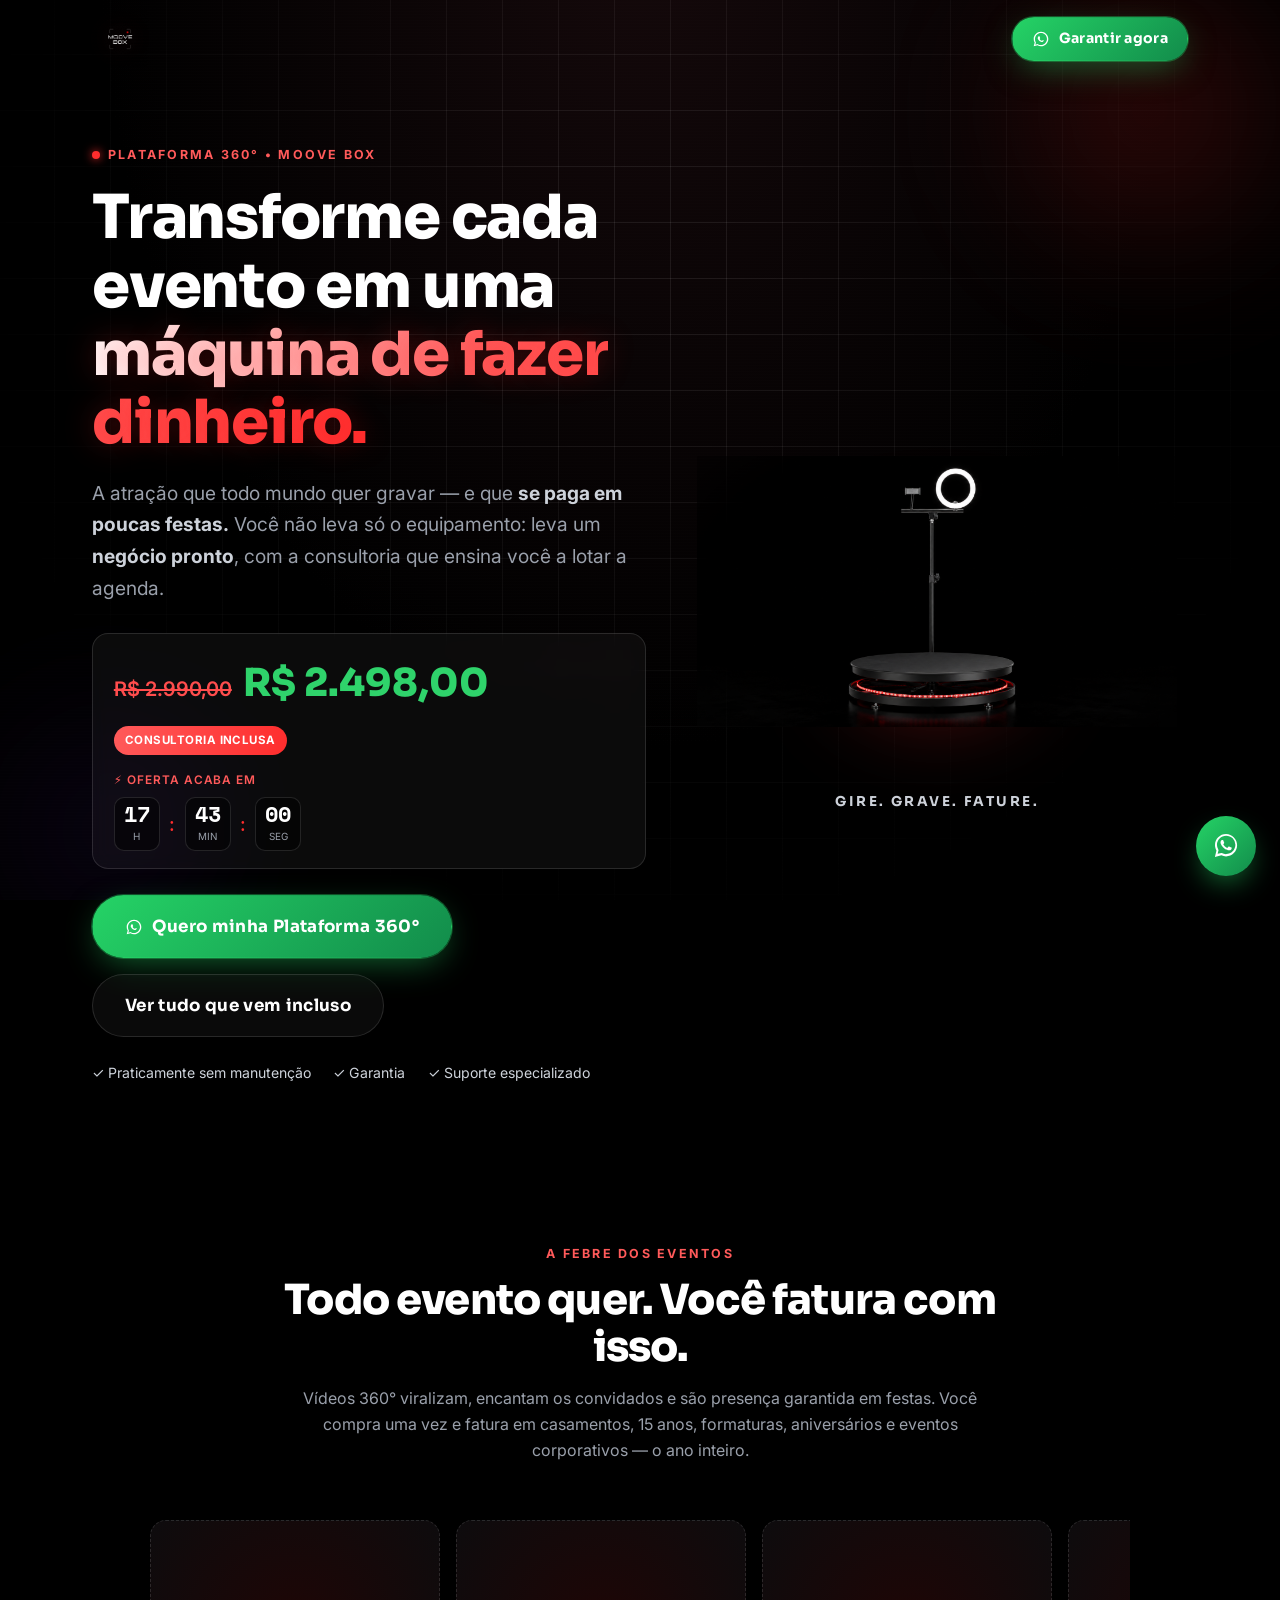
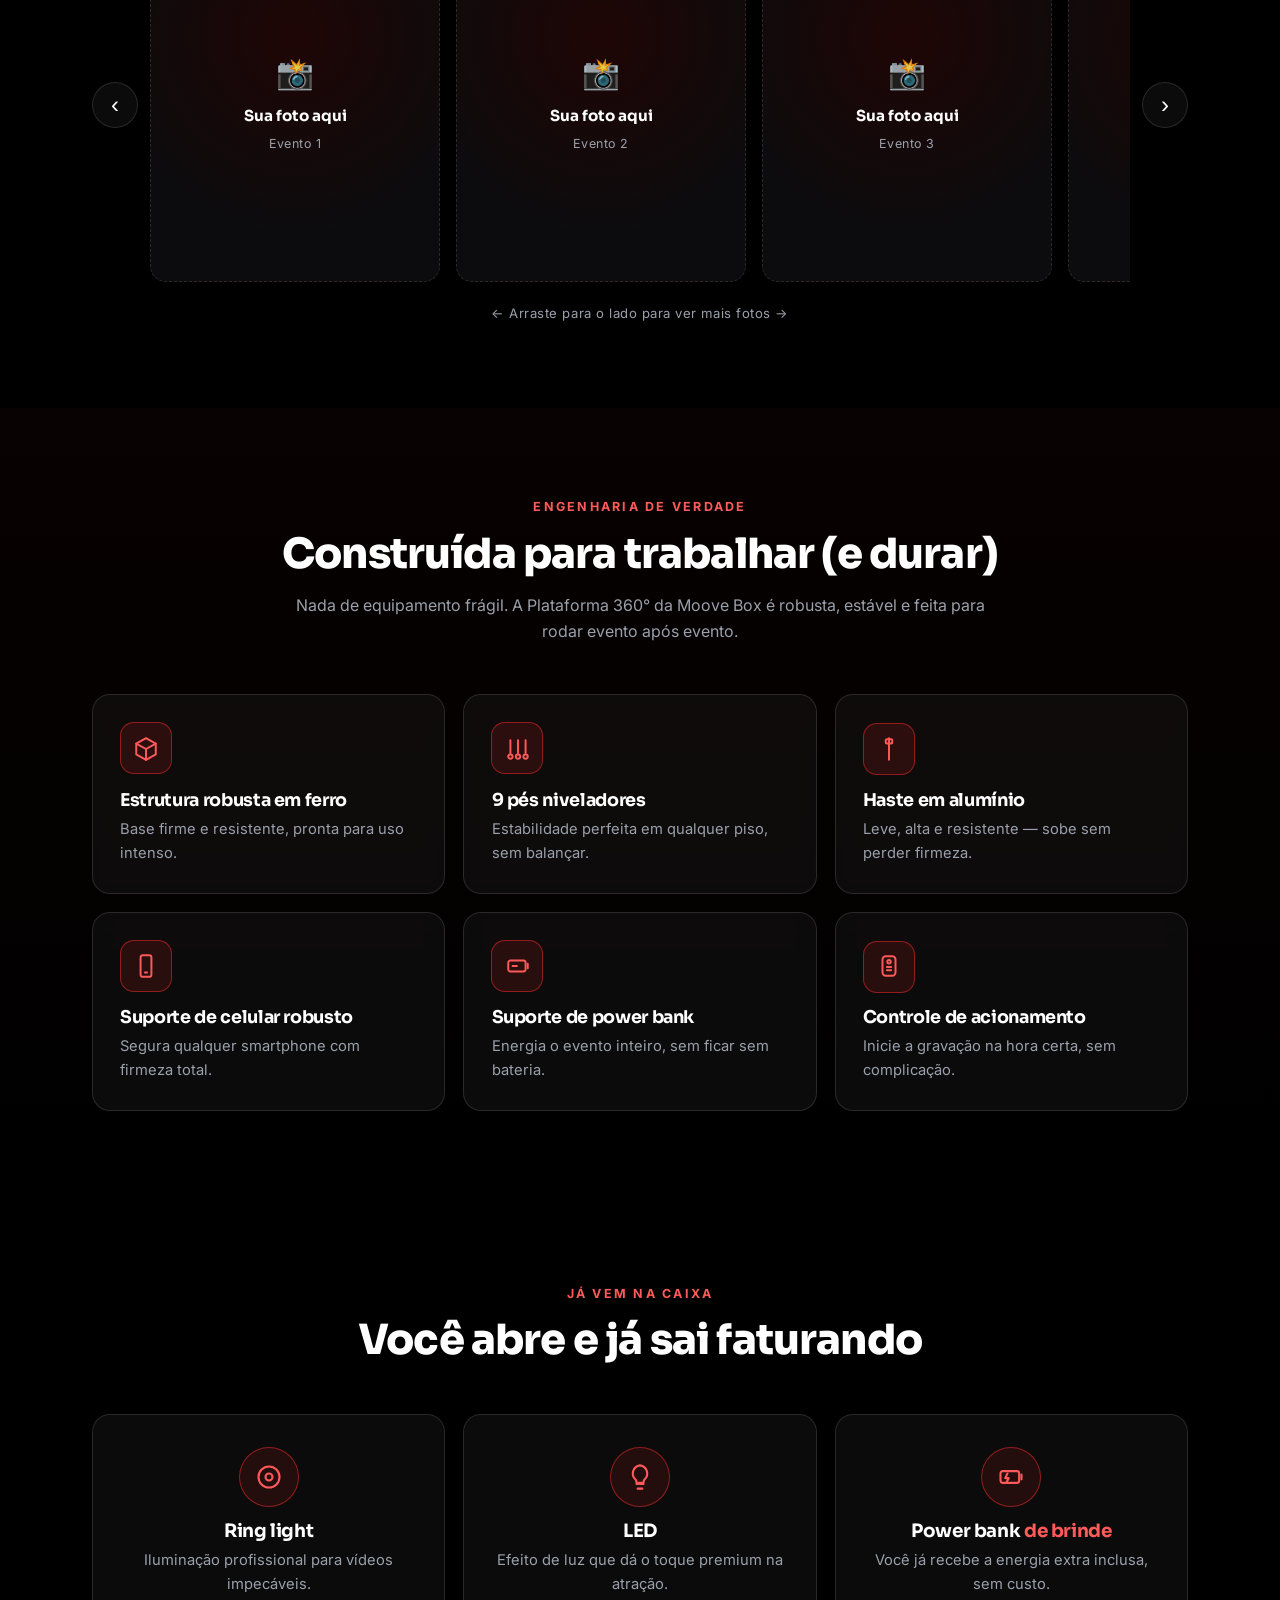
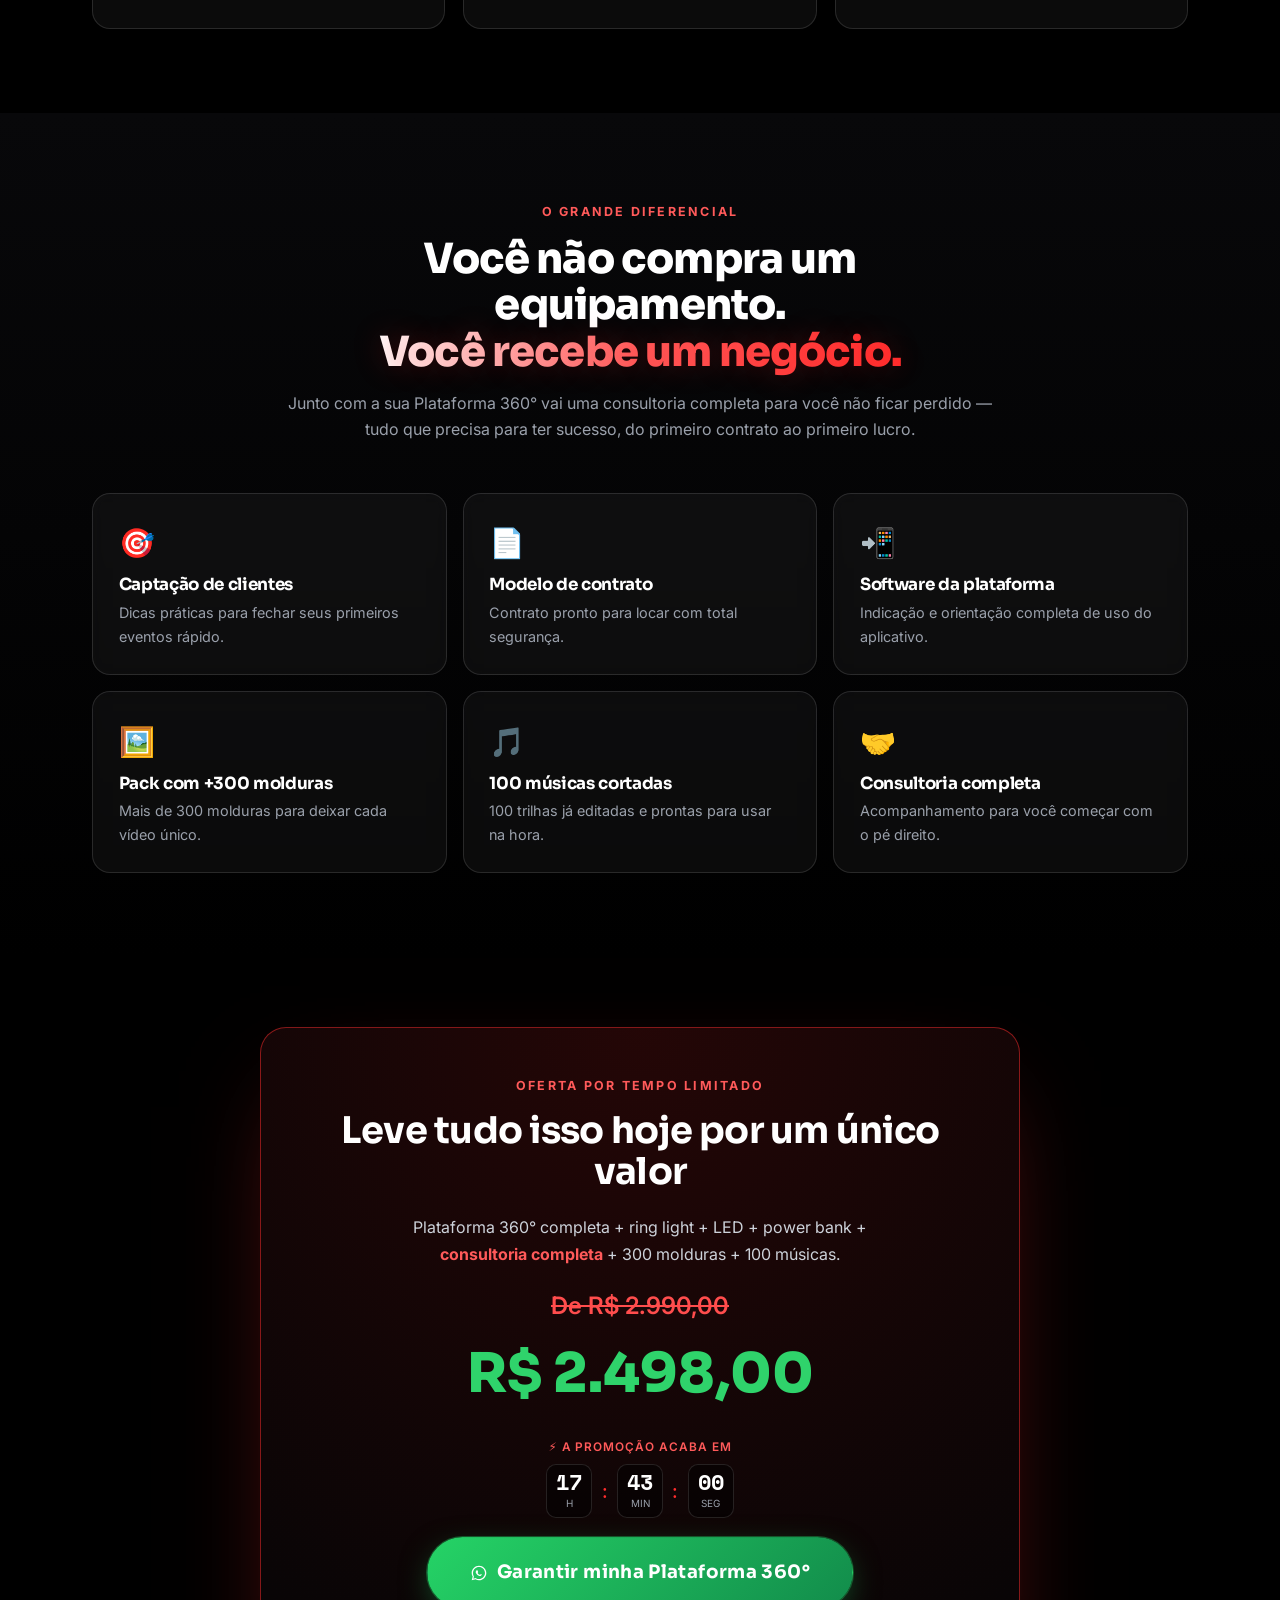
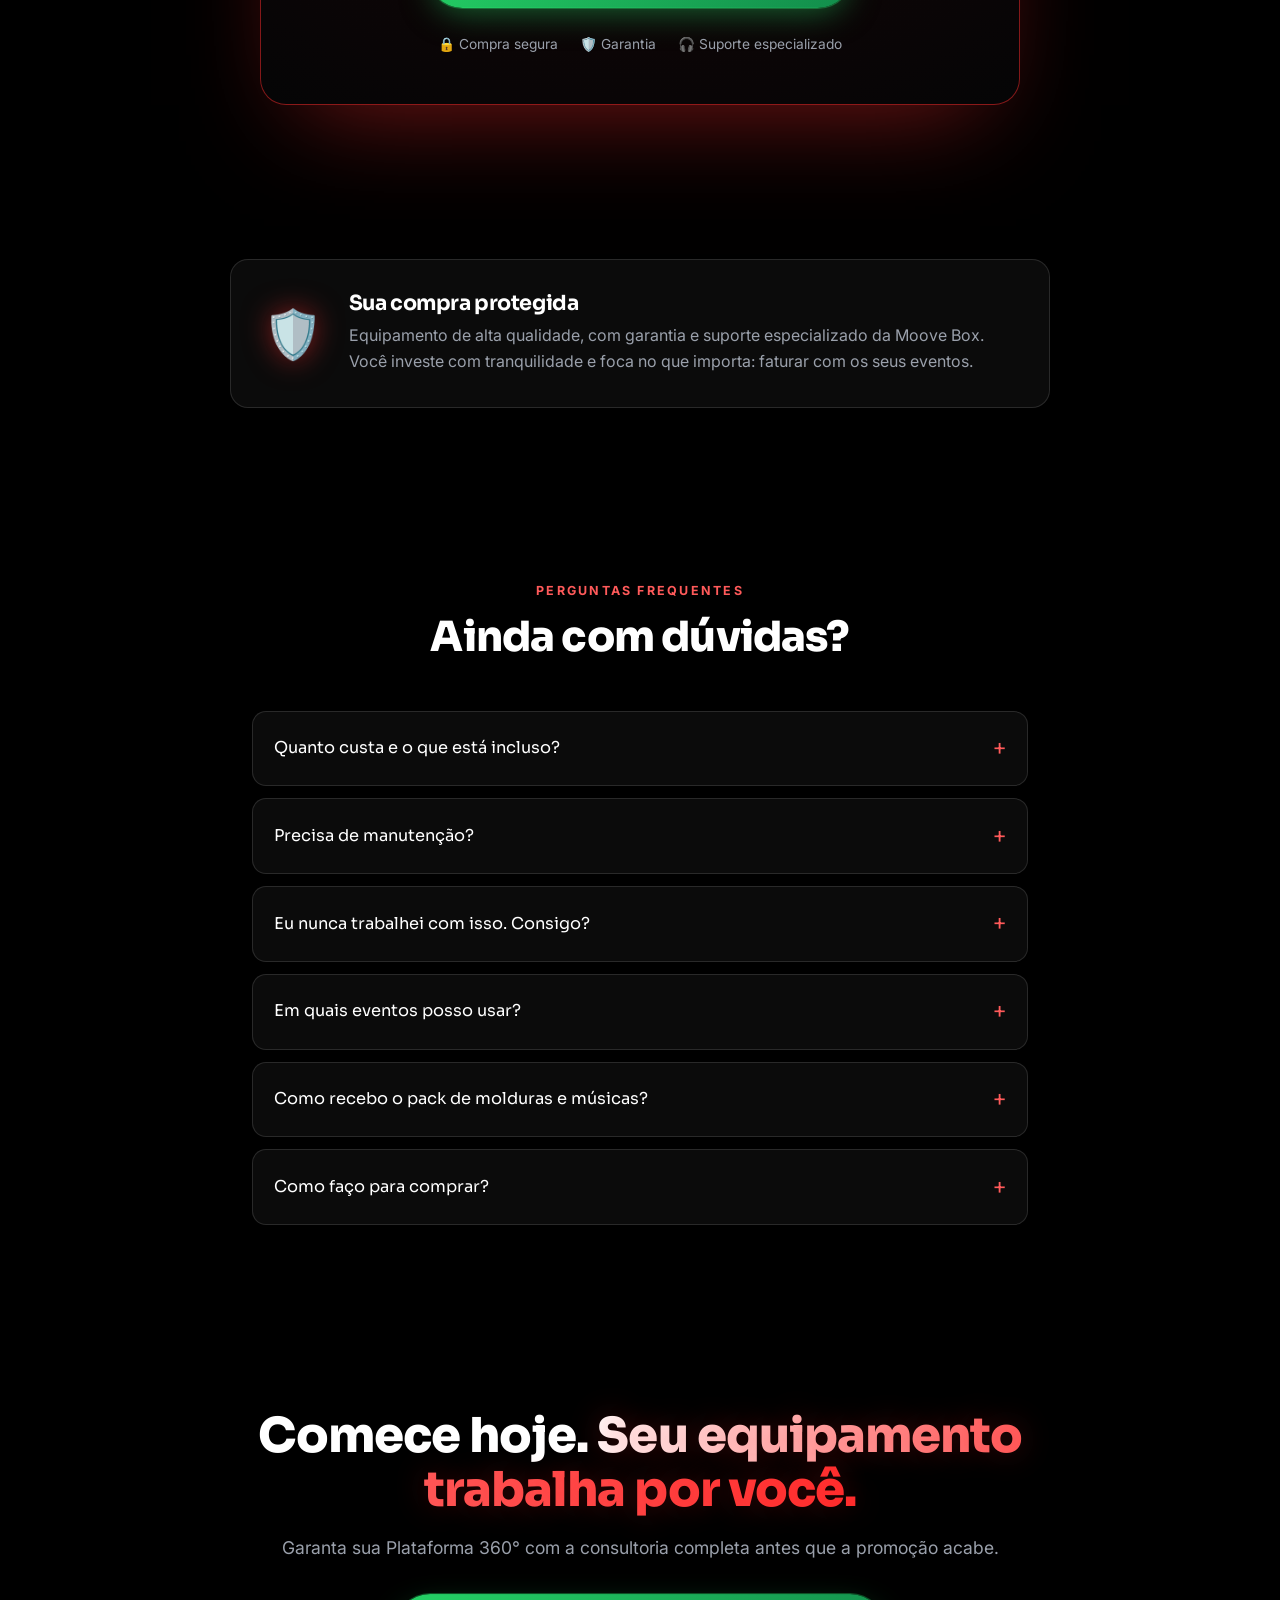
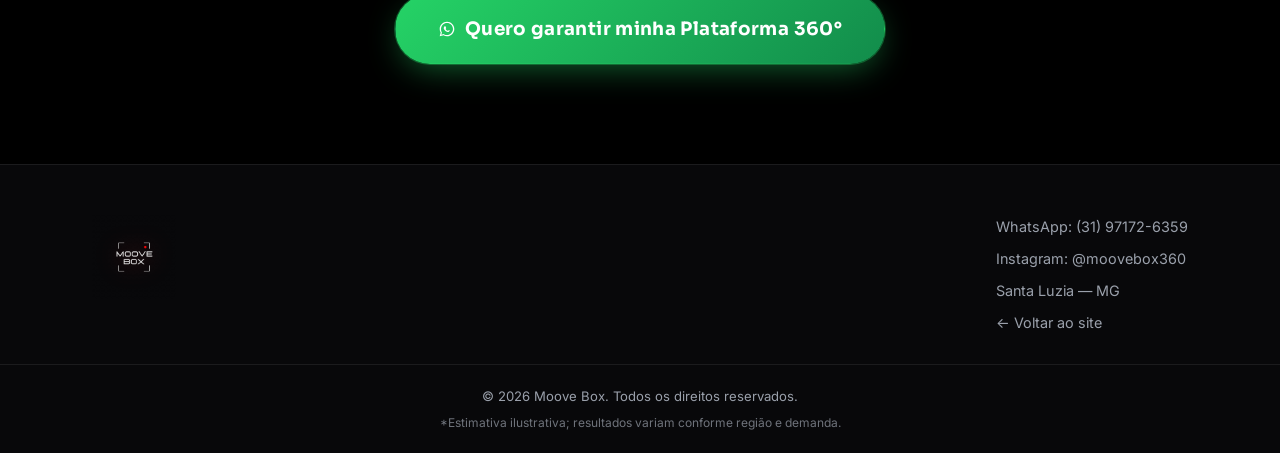
==== plataforma-360.html @ 5bac8114 "Adiciona foto plataforma3d e pagina plataforma-360; atualiza index e style Co-Authored-By: Claude Op" ====
<!DOCTYPE html>
<html lang="pt-BR">
<head>
  <meta charset="UTF-8" />
  <meta name="viewport" content="width=device-width, initial-scale=1.0" />
  <meta name="description" content="Plataforma 360° Moove Box: transforme cada evento em renda. Estrutura em ferro, ring light, LED e consultoria completa inclusa. De R$ 2.990 por R$ 2.498." />
  <title>Plataforma 360° — Moove Box | Transforme eventos em renda</title>

  <link rel="preconnect" href="https://fonts.googleapis.com" />
  <link rel="preconnect" href="https://fonts.gstatic.com" crossorigin />
  <link href="https://fonts.googleapis.com/css2?family=Sora:wght@400;600;700;800&family=Inter:wght@400;500;600&family=Space+Mono:wght@700&display=swap" rel="stylesheet" />

  <link rel="stylesheet" href="plataforma-360.css" />
</head>
<body>

  <!-- Fundo tecnológico -->
  <div class="tech-bg" aria-hidden="true">
    <div class="tech-grid"></div>
    <div class="tech-orb orb-1"></div>
    <div class="tech-orb orb-2"></div>
    <div class="tech-scan"></div>
  </div>

  <!-- ===================== TOPO ===================== -->
  <header class="lp-nav" id="topo">
    <div class="lp-container nav-inner">
      <a href="index.html" class="logo" aria-label="Moove Box - voltar ao site">
        <img src="logo.png" alt="Moove Box" class="logo-img" />
      </a>
      <a href="https://wa.me/5531971726359?text=Ol%C3%A1!%20Quero%20garantir%20minha%20Plataforma%20360%C2%B0%20da%20Moove%20Box%20(promo%C3%A7%C3%A3o%20R%24%202.498)." target="_blank" rel="noopener" class="btn btn-green nav-cta">
        <span class="wa-ico" aria-hidden="true"></span> Garantir agora
      </a>
    </div>
  </header>

  <!-- ===================== HERO ===================== -->
  <section class="hero">
    <div class="lp-container hero-inner">
      <div class="hero-copy reveal">
        <span class="eyebrow"><span class="dot"></span> PLATAFORMA 360° • MOOVE BOX</span>
        <h1>Transforme cada evento em uma <span class="neon-text">máquina de fazer dinheiro.</span></h1>
        <p class="lead">A atração que todo mundo quer gravar — e que <strong>se paga em poucas festas.</strong> Você não leva só o equipamento: leva um <strong>negócio pronto</strong>, com a consultoria que ensina você a lotar a agenda.</p>

        <div class="offer-box">
          <div class="offer-prices">
            <span class="price-old">R$ 2.990,00</span>
            <span class="price-now">R$ 2.498,00</span>
            <span class="offer-tag">Consultoria inclusa</span>
          </div>
          <div class="countdown" id="countdown" aria-label="Oferta por tempo limitado">
            <span class="cd-label">⚡ Oferta acaba em</span>
            <div class="cd-clock">
              <div><b id="cdH">00</b><small>h</small></div>
              <span class="cd-sep">:</span>
              <div><b id="cdM">00</b><small>min</small></div>
              <span class="cd-sep">:</span>
              <div><b id="cdS">00</b><small>seg</small></div>
            </div>
          </div>
        </div>

        <div class="hero-actions">
          <a href="https://wa.me/5531971726359?text=Ol%C3%A1!%20Quero%20garantir%20minha%20Plataforma%20360%C2%B0%20da%20Moove%20Box%20(promo%C3%A7%C3%A3o%20R%24%202.498)." target="_blank" rel="noopener" class="btn btn-green btn-lg">
            <span class="wa-ico" aria-hidden="true"></span> Quero minha Plataforma 360°
          </a>
          <a href="#incluso" class="btn btn-ghost btn-lg">Ver tudo que vem incluso</a>
        </div>

        <ul class="trust-line">
          <li>✓ Praticamente sem manutenção</li>
          <li>✓ Garantia</li>
          <li>✓ Suporte especializado</li>
        </ul>
      </div>

      <!-- Plataforma 360 girando (3D em CSS puro) -->
      <div class="hero-rig reveal">
        <div class="platform-hero" id="platformHero">
          <span class="ph-aura"></span>
          <img src="imagens/plataforma3d.png" alt="Plataforma 360° Moove Box" class="ph-img" />
        </div>
        <p class="rig-caption">Gire. Grave. Fature.</p>
      </div>
    </div>
  </section>

  <!-- ===================== POR QUE É FEBRE ===================== -->
  <section class="section">
    <div class="lp-container">
      <div class="section-head reveal">
        <span class="kicker">A febre dos eventos</span>
        <h2>Todo evento quer. Você fatura com isso.</h2>
        <p class="section-sub">Vídeos 360° viralizam, encantam os convidados e são presença garantida em festas. Você compra uma vez e fatura em casamentos, 15 anos, formaturas, aniversários e eventos corporativos — o ano inteiro.</p>
      </div>
      <div class="photo-rail-wrap reveal">
        <button class="rail-btn prev" id="railPrev" aria-label="Ver fotos anteriores">‹</button>
        <div class="photo-rail" id="photoRail">
          <!-- INSERIR: troque cada .slot-inner por <img class="slot-photo" src="imagens/SUA-FOTO.jpg" alt="..."> quando tiver as fotos -->
          <figure class="photo-slot reveal-x"><div class="slot-inner"><span>📸</span><b>Sua foto aqui</b><small>Evento 1</small></div></figure>
          <figure class="photo-slot reveal-x"><div class="slot-inner"><span>📸</span><b>Sua foto aqui</b><small>Evento 2</small></div></figure>
          <figure class="photo-slot reveal-x"><div class="slot-inner"><span>📸</span><b>Sua foto aqui</b><small>Evento 3</small></div></figure>
          <figure class="photo-slot reveal-x"><div class="slot-inner"><span>📸</span><b>Sua foto aqui</b><small>Evento 4</small></div></figure>
          <figure class="photo-slot reveal-x"><div class="slot-inner"><span>📸</span><b>Sua foto aqui</b><small>Evento 5</small></div></figure>
          <figure class="photo-slot reveal-x"><div class="slot-inner"><span>📸</span><b>Sua foto aqui</b><small>Evento 6</small></div></figure>
        </div>
        <button class="rail-btn next" id="railNext" aria-label="Ver mais fotos">›</button>
      </div>
      <p class="rail-hint">← Arraste para o lado para ver mais fotos →</p>
    </div>
  </section>

  <!-- ===================== ESPECIFICAÇÕES TÉCNICAS ===================== -->
  <section class="section section-tech">
    <div class="lp-container">
      <div class="section-head reveal">
        <span class="kicker">Engenharia de verdade</span>
        <h2>Construída para trabalhar (e durar)</h2>
        <p class="section-sub">Nada de equipamento frágil. A Plataforma 360° da Moove Box é robusta, estável e feita para rodar evento após evento.</p>
      </div>

      <div class="specs-grid">
        <div class="spec-card reveal">
          <span class="spec-ic"><svg viewBox="0 0 24 24"><path d="M12 2 3 7v10l9 5 9-5V7l-9-5Z"/><path d="M3 7l9 5 9-5M12 12v10"/></svg></span>
          <h4>Estrutura robusta em ferro</h4><p>Base firme e resistente, pronta para uso intenso.</p>
        </div>
        <div class="spec-card reveal">
          <span class="spec-ic"><svg viewBox="0 0 24 24"><path d="M5 4v12M12 4v12M19 4v12"/><circle cx="5" cy="19" r="2"/><circle cx="12" cy="19" r="2"/><circle cx="19" cy="19" r="2"/></svg></span>
          <h4>9 pés niveladores</h4><p>Estabilidade perfeita em qualquer piso, sem balançar.</p>
        </div>
        <div class="spec-card reveal">
          <span class="spec-ic"><svg viewBox="0 0 24 24"><path d="M12 2v20"/><rect x="9" y="3" width="6" height="4" rx="1"/></svg></span>
          <h4>Haste em alumínio</h4><p>Leve, alta e resistente — sobe sem perder firmeza.</p>
        </div>
        <div class="spec-card reveal">
          <span class="spec-ic"><svg viewBox="0 0 24 24"><rect x="7" y="2" width="10" height="20" rx="2"/><path d="M11 18h2"/></svg></span>
          <h4>Suporte de celular robusto</h4><p>Segura qualquer smartphone com firmeza total.</p>
        </div>
        <div class="spec-card reveal">
          <span class="spec-ic"><svg viewBox="0 0 24 24"><rect x="3" y="7" width="16" height="10" rx="2"/><path d="M21 10v4"/><path d="M7 12h4"/></svg></span>
          <h4>Suporte de power bank</h4><p>Energia o evento inteiro, sem ficar sem bateria.</p>
        </div>
        <div class="spec-card reveal">
          <span class="spec-ic"><svg viewBox="0 0 24 24"><rect x="6" y="3" width="12" height="18" rx="3"/><circle cx="12" cy="8" r="1.6"/><path d="M10 13h4M10 16h4"/></svg></span>
          <h4>Controle de acionamento</h4><p>Inicie a gravação na hora certa, sem complicação.</p>
        </div>
      </div>
    </div>
  </section>

  <!-- ===================== JÁ VEM NA CAIXA ===================== -->
  <section class="section" id="incluso">
    <div class="lp-container">
      <div class="section-head reveal">
        <span class="kicker">Já vem na caixa</span>
        <h2>Você abre e já sai faturando</h2>
      </div>
      <div class="box-grid">
        <div class="box-item reveal"><span class="box-ic"><svg viewBox="0 0 24 24"><circle cx="12" cy="12" r="9"/><circle cx="12" cy="12" r="3"/></svg></span><h4>Ring light</h4><p>Iluminação profissional para vídeos impecáveis.</p></div>
        <div class="box-item reveal"><span class="box-ic"><svg viewBox="0 0 24 24"><path d="M9 18h6M10 22h4"/><path d="M12 2a7 7 0 0 0-4 12c1 1 1 2 1 3h6c0-1 0-2 1-3a7 7 0 0 0-4-12Z"/></svg></span><h4>LED</h4><p>Efeito de luz que dá o toque premium na atração.</p></div>
        <div class="box-item reveal"><span class="box-ic"><svg viewBox="0 0 24 24"><rect x="3" y="7" width="16" height="10" rx="2"/><path d="M21 10v4"/><path d="M9 9l-2 4h3l-2 4"/></svg></span><h4>Power bank <em>de brinde</em></h4><p>Você já recebe a energia extra inclusa, sem custo.</p></div>
      </div>
    </div>
  </section>

  <!-- ===================== BÔNUS / CONSULTORIA ===================== -->
  <section class="section section-bonus">
    <div class="lp-container">
      <div class="section-head reveal">
        <span class="kicker">O grande diferencial</span>
        <h2>Você não compra um equipamento.<br/><span class="neon-text">Você recebe um negócio.</span></h2>
        <p class="section-sub">Junto com a sua Plataforma 360° vai uma consultoria completa para você não ficar perdido — tudo que precisa para ter sucesso, do primeiro contrato ao primeiro lucro.</p>
      </div>

      <div class="bonus-grid">
        <div class="bonus-card reveal"><span class="bonus-ic">🎯</span><h4>Captação de clientes</h4><p>Dicas práticas para fechar seus primeiros eventos rápido.</p></div>
        <div class="bonus-card reveal"><span class="bonus-ic">📄</span><h4>Modelo de contrato</h4><p>Contrato pronto para locar com total segurança.</p></div>
        <div class="bonus-card reveal"><span class="bonus-ic">📲</span><h4>Software da plataforma</h4><p>Indicação e orientação completa de uso do aplicativo.</p></div>
        <div class="bonus-card reveal"><span class="bonus-ic">🖼️</span><h4>Pack com +300 molduras</h4><p>Mais de 300 molduras para deixar cada vídeo único.</p></div>
        <div class="bonus-card reveal"><span class="bonus-ic">🎵</span><h4>100 músicas cortadas</h4><p>100 trilhas já editadas e prontas para usar na hora.</p></div>
        <div class="bonus-card reveal"><span class="bonus-ic">🤝</span><h4>Consultoria completa</h4><p>Acompanhamento para você começar com o pé direito.</p></div>
      </div>
    </div>
  </section>

  <!-- ===================== OFERTA ===================== -->
  <section class="section section-offer" id="oferta">
    <div class="lp-container">
      <div class="offer-card reveal">
        <span class="kicker center">Oferta por tempo limitado</span>
        <h2>Leve tudo isso hoje por um único valor</h2>
        <div class="offer-stack">
          <p class="offer-includes">Plataforma 360° completa + ring light + LED + power bank + <strong>consultoria completa</strong> + 300 molduras + 100 músicas.</p>
          <div class="offer-prices big">
            <span class="price-old">De R$ 2.990,00</span>
            <span class="price-now">R$ 2.498,00</span>
          </div>
          <div class="countdown solo" aria-label="Oferta por tempo limitado">
            <span class="cd-label">⚡ A promoção acaba em</span>
            <div class="cd-clock">
              <div><b id="cdH2">00</b><small>h</small></div>
              <span class="cd-sep">:</span>
              <div><b id="cdM2">00</b><small>min</small></div>
              <span class="cd-sep">:</span>
              <div><b id="cdS2">00</b><small>seg</small></div>
            </div>
          </div>
          <a href="https://wa.me/5531971726359?text=Ol%C3%A1!%20Quero%20garantir%20minha%20Plataforma%20360%C2%B0%20da%20Moove%20Box%20(promo%C3%A7%C3%A3o%20R%24%202.498)." target="_blank" rel="noopener" class="btn btn-green btn-xl">
            <span class="wa-ico" aria-hidden="true"></span> Garantir minha Plataforma 360°
          </a>
          <div class="secure-row">
            <span>🔒 Compra segura</span><span>🛡️ Garantia</span><span>🎧 Suporte especializado</span>
          </div>
        </div>
      </div>
    </div>
  </section>

  <!-- ===================== GARANTIA ===================== -->
  <section class="section">
    <div class="lp-container">
      <div class="guarantee-card reveal">
        <span class="guarantee-seal">🛡️</span>
        <div>
          <h3>Sua compra protegida</h3>
          <p>Equipamento de alta qualidade, com garantia e suporte especializado da Moove Box. Você investe com tranquilidade e foca no que importa: faturar com os seus eventos.</p>
        </div>
      </div>
    </div>
  </section>

  <!-- ===================== FAQ ===================== -->
  <section class="section">
    <div class="lp-container narrow">
      <div class="section-head reveal">
        <span class="kicker">Perguntas frequentes</span>
        <h2>Ainda com dúvidas?</h2>
      </div>
      <div class="faq reveal">
        <details class="faq-item"><summary>Quanto custa e o que está incluso?</summary><p>De R$ 2.990 por <strong>R$ 2.498</strong>, com a consultoria completa inclusa, pack de 300 molduras, 100 músicas cortadas, ring light, LED e power bank de brinde.</p></details>
        <details class="faq-item"><summary>Precisa de manutenção?</summary><p>Praticamente não. A estrutura é robusta, em ferro, feita para uso intenso sem dor de cabeça.</p></details>
        <details class="faq-item"><summary>Eu nunca trabalhei com isso. Consigo?</summary><p>Sim! Por isso entregamos a consultoria completa: captação de clientes, modelo de contrato e uso do software. Você começa orientado do zero.</p></details>
        <details class="faq-item"><summary>Em quais eventos posso usar?</summary><p>Casamentos, 15 anos, formaturas, aniversários, eventos corporativos, feiras e festas em geral.</p></details>
        <details class="faq-item"><summary>Como recebo o pack de molduras e músicas?</summary><p>Tudo é entregue junto com a plataforma e a consultoria. Você já sai pronto para gravar.</p></details>
        <details class="faq-item"><summary>Como faço para comprar?</summary><p>É só clicar em qualquer botão de WhatsApp desta página. Nosso time te atende e finaliza tudo com você.</p></details>
      </div>
    </div>
  </section>

  <!-- ===================== CHAMADA FINAL ===================== -->
  <section class="cta-final">
    <div class="lp-container reveal">
      <h2>Comece hoje. <span class="neon-text">Seu equipamento trabalha por você.</span></h2>
      <p>Garanta sua Plataforma 360° com a consultoria completa antes que a promoção acabe.</p>
      <a href="https://wa.me/5531971726359?text=Ol%C3%A1!%20Quero%20garantir%20minha%20Plataforma%20360%C2%B0%20da%20Moove%20Box%20(promo%C3%A7%C3%A3o%20R%24%202.498)." target="_blank" rel="noopener" class="btn btn-green btn-xl">
        <span class="wa-ico" aria-hidden="true"></span> Quero garantir minha Plataforma 360°
      </a>
    </div>
  </section>

  <!-- ===================== RODAPÉ ===================== -->
  <footer class="lp-footer">
    <div class="lp-container footer-inner">
      <a href="index.html" class="logo logo-footer"><img src="logo.png" alt="Moove Box" class="logo-img" /></a>
      <ul class="footer-links">
        <li><a href="https://wa.me/5531971726359" target="_blank" rel="noopener">WhatsApp: (31) 97172-6359</a></li>
        <li><a href="https://instagram.com/moovebox360" target="_blank" rel="noopener">Instagram: @moovebox360</a></li>
        <li>Santa Luzia — MG</li>
        <li><a href="index.html">← Voltar ao site</a></li>
      </ul>
    </div>
    <div class="footer-bottom">© 2026 Moove Box. Todos os direitos reservados. <span class="disc">*Estimativa ilustrativa; resultados variam conforme região e demanda.</span></div>
  </footer>

  <!-- Ícone flutuante do WhatsApp (igual ao site) -->
  <a href="https://wa.me/5531971726359?text=Ol%C3%A1!%20Quero%20garantir%20minha%20Plataforma%20360%C2%B0%20da%20Moove%20Box%20(promo%C3%A7%C3%A3o%20R%24%202.498)." class="whats-float" target="_blank" rel="noopener" aria-label="Falar no WhatsApp">
    <svg viewBox="0 0 32 32" width="32" height="32" fill="currentColor" aria-hidden="true">
      <path d="M16.04 4C9.93 4 4.98 8.95 4.98 15.06c0 1.95.51 3.86 1.48 5.54L4.9 26.9l6.46-1.53a11.1 11.1 0 0 0 4.68 1.05h.01c6.11 0 11.06-4.95 11.06-11.06 0-2.95-1.15-5.73-3.24-7.82A11 11 0 0 0 16.04 4Zm0 20.27h-.01c-1.5 0-2.97-.4-4.26-1.17l-.31-.18-3.83.91.94-3.73-.2-.32a9.2 9.2 0 0 1-1.41-4.92c0-5.08 4.13-9.21 9.21-9.21 2.46 0 4.77.96 6.51 2.7a9.16 9.16 0 0 1 2.7 6.52c0 5.08-4.13 9.2-9.21 9.2Zm5.05-6.89c-.28-.14-1.64-.81-1.89-.9-.25-.09-.43-.14-.61.14-.18.28-.7.9-.86 1.08-.16.18-.32.2-.59.07-.28-.14-1.17-.43-2.22-1.37-.82-.73-1.38-1.64-1.54-1.92-.16-.28-.02-.43.12-.57.13-.13.28-.32.41-.48.14-.16.18-.28.28-.46.09-.18.05-.34-.02-.48-.07-.14-.61-1.48-.84-2.02-.22-.53-.45-.46-.61-.47-.16-.01-.34-.01-.52-.01-.18 0-.48.07-.73.34-.25.28-.96.94-.96 2.29 0 1.35.98 2.65 1.12 2.84.14.18 1.94 2.96 4.7 4.15.66.28 1.17.45 1.57.58.66.21 1.26.18 1.74.11.53-.08 1.64-.67 1.87-1.32.23-.65.23-1.2.16-1.32-.07-.12-.25-.18-.53-.32Z"/>
    </svg>
  </a>

  <script src="plataforma-360.js"></script>
</body>
</html>
---- plataforma-360.css ----
/* ===================== TOKENS ===================== */
:root {
  --preto: #000000;
  --preto-2: #08080a;
  --branco: #ffffff;
  --cinza: #9aa0ab;
  --cinza-2: #cdd2da;
  --neon: #ff2d2d;
  --neon-2: #ff5a5a;
  --neon-soft: rgba(255, 45, 45, 0.5);
  --line: rgba(255, 255, 255, 0.08);
  --glass: rgba(255, 255, 255, 0.045);
  --glass-bd: rgba(255, 255, 255, 0.12);
  --radius: 18px;
  --max: 1140px;
  --ease: cubic-bezier(0.22, 1, 0.36, 1);
}

* { box-sizing: border-box; margin: 0; padding: 0; }
html { scroll-behavior: smooth; }
body {
  font-family: "Inter", system-ui, -apple-system, sans-serif;
  background: var(--preto); color: var(--cinza-2); line-height: 1.65;
  overflow-x: hidden; -webkit-font-smoothing: antialiased;
}
h1, h2, h3, h4 { font-family: "Sora", sans-serif; color: var(--branco); line-height: 1.12; letter-spacing: -0.02em; }
a { color: inherit; text-decoration: none; }
.lp-container { width: 100%; max-width: var(--max); margin: 0 auto; padding: 0 22px; }
.lp-container.narrow { max-width: 820px; }
.neon-text {
  background: linear-gradient(100deg, #fff, var(--neon-2) 50%, var(--neon));
  -webkit-background-clip: text; background-clip: text; -webkit-text-fill-color: transparent;
  text-shadow: 0 0 30px rgba(255, 45, 45, 0.25);
}

/* ===================== FUNDO TECNOLÓGICO ===================== */
.tech-bg { position: fixed; inset: 0; z-index: -1; overflow: hidden; background: radial-gradient(ellipse at 50% -10%, #15090b, #000 60%); }
.tech-grid {
  position: absolute; inset: -2px;
  background-image: linear-gradient(var(--line) 1px, transparent 1px), linear-gradient(90deg, var(--line) 1px, transparent 1px);
  background-size: 56px 56px;
  mask-image: radial-gradient(ellipse at 50% 30%, #000 10%, transparent 75%);
  -webkit-mask-image: radial-gradient(ellipse at 50% 30%, #000 10%, transparent 75%);
  animation: gridDrift 24s linear infinite;
}
@keyframes gridDrift { to { background-position: 56px 56px, 56px 56px; } }
.tech-orb { position: absolute; border-radius: 50%; filter: blur(60px); opacity: 0.5; }
.orb-1 { width: 460px; height: 460px; background: radial-gradient(circle, rgba(255, 45, 45, 0.4), transparent 60%); top: -120px; right: -100px; animation: float1 12s var(--ease) infinite alternate; }
.orb-2 { width: 380px; height: 380px; background: radial-gradient(circle, rgba(120, 40, 255, 0.18), transparent 60%); bottom: -120px; left: -80px; animation: float2 14s var(--ease) infinite alternate; }
@keyframes float1 { to { transform: translate(-40px, 50px); } }
@keyframes float2 { to { transform: translate(50px, -40px); } }
.tech-scan { position: absolute; inset: 0; background: repeating-linear-gradient(0deg, rgba(255,255,255,0.015) 0 1px, transparent 1px 3px); mix-blend-mode: overlay; }

/* ===================== BOTÕES ===================== */
.btn {
  display: inline-flex; align-items: center; justify-content: center; gap: 0.55rem;
  font-family: "Sora", sans-serif; font-weight: 700; font-size: 0.98rem; letter-spacing: 0.02em;
  padding: 0.9rem 1.7rem; border-radius: 999px; border: 1px solid transparent; cursor: pointer;
  transition: transform 0.35s var(--ease), box-shadow 0.35s var(--ease), filter 0.3s; white-space: nowrap;
}
.btn-lg { padding: 1.05rem 2rem; font-size: 1.05rem; }
.btn-xl { padding: 1.2rem 2.6rem; font-size: 1.15rem; }
.btn-neon {
  background: linear-gradient(100deg, var(--neon-2), var(--neon)); color: #fff;
  box-shadow: 0 10px 34px -8px var(--neon-soft), 0 0 0 1px rgba(255,90,90,0.4);
}
.btn-neon:hover { transform: translateY(-3px); box-shadow: 0 18px 50px -10px rgba(255,45,45,0.85); filter: brightness(1.07); }
.btn-green {
  background: linear-gradient(135deg, #25d366, #128c4b); color: #fff;
  box-shadow: 0 10px 34px -8px rgba(37,211,102,0.5), 0 0 0 1px rgba(37,211,102,0.35);
}
.btn-green:hover { transform: translateY(-3px); box-shadow: 0 18px 50px -10px rgba(37,211,102,0.8); filter: brightness(1.06); }
.btn-ghost { background: rgba(255,255,255,0.04); color: #fff; border-color: var(--glass-bd); backdrop-filter: blur(8px); }
.btn-ghost:hover { transform: translateY(-3px); border-color: var(--neon); box-shadow: 0 0 30px -6px var(--neon-soft); }

/* Ícone do WhatsApp (desenhado em CSS via máscara) */
.wa-ico { width: 18px; height: 18px; display: inline-block; background: currentColor;
  -webkit-mask: center/contain no-repeat; mask: center/contain no-repeat;
  -webkit-mask-image: url("data:image/svg+xml,%3Csvg xmlns='http://www.w3.org/2000/svg' viewBox='0 0 32 32'%3E%3Cpath d='M16 3C8.8 3 3 8.8 3 16c0 2.3.6 4.5 1.8 6.4L3 29l6.8-1.8C11.6 28.4 13.8 29 16 29c7.2 0 13-5.8 13-13S23.2 3 16 3zm0 23.7c-2 0-3.9-.5-5.6-1.5l-.4-.2-4 1 1-3.9-.3-.4A10.6 10.6 0 0 1 5.4 16C5.4 10.1 10.1 5.4 16 5.4S26.6 10.1 26.6 16 21.9 26.7 16 26.7zm5.8-7.9c-.3-.2-1.9-.9-2.2-1-.3-.1-.5-.2-.7.2s-.8 1-.9 1.2c-.2.2-.3.2-.6.1-1.6-.8-2.7-1.5-3.7-3.3-.3-.5.3-.5.8-1.5.1-.2 0-.4 0-.5l-1-2.3c-.2-.6-.5-.5-.7-.5h-.6c-.2 0-.5.1-.8.4-1.2 1.3-1.2 3.1-1.2 3.3s1.3 3.1 3.1 4.5c2.2 1.7 4 2 4.8 1.9.6-.1 1.9-.8 2.1-1.5.3-.7.3-1.3.2-1.5-.1-.1-.3-.2-.6-.3z'/%3E%3C/svg%3E");
  mask-image: url("data:image/svg+xml,%3Csvg xmlns='http://www.w3.org/2000/svg' viewBox='0 0 32 32'%3E%3Cpath d='M16 3C8.8 3 3 8.8 3 16c0 2.3.6 4.5 1.8 6.4L3 29l6.8-1.8C11.6 28.4 13.8 29 16 29c7.2 0 13-5.8 13-13S23.2 3 16 3zm0 23.7c-2 0-3.9-.5-5.6-1.5l-.4-.2-4 1 1-3.9-.3-.4A10.6 10.6 0 0 1 5.4 16C5.4 10.1 10.1 5.4 16 5.4S26.6 10.1 26.6 16 21.9 26.7 16 26.7zm5.8-7.9c-.3-.2-1.9-.9-2.2-1-.3-.1-.5-.2-.7.2s-.8 1-.9 1.2c-.2.2-.3.2-.6.1-1.6-.8-2.7-1.5-3.7-3.3-.3-.5.3-.5.8-1.5.1-.2 0-.4 0-.5l-1-2.3c-.2-.6-.5-.5-.7-.5h-.6c-.2 0-.5.1-.8.4-1.2 1.3-1.2 3.1-1.2 3.3s1.3 3.1 3.1 4.5c2.2 1.7 4 2 4.8 1.9.6-.1 1.9-.8 2.1-1.5.3-.7.3-1.3.2-1.5-.1-.1-.3-.2-.6-.3z'/%3E%3C/svg%3E");
}

/* ===================== NAV ===================== */
.lp-nav { position: fixed; top: 0; left: 0; right: 0; z-index: 100; transition: background 0.4s, border-color 0.4s; border-bottom: 1px solid transparent; }
.lp-nav.scrolled { background: rgba(8,8,10,0.78); backdrop-filter: blur(16px); border-bottom-color: var(--line); }
.nav-inner { display: flex; align-items: center; justify-content: space-between; height: 78px; }
.logo-img { height: 56px; width: auto; display: block; filter: drop-shadow(0 0 12px rgba(255,45,45,0.4)); }
.logo-footer .logo-img { height: 84px; }
.nav-cta { padding: 0.6rem 1.2rem; font-size: 0.88rem; }

/* ===================== HERO ===================== */
.hero { padding: 140px 0 70px; position: relative; }
.hero-inner { display: grid; grid-template-columns: 1.05fr 0.95fr; gap: 40px; align-items: center; }
.eyebrow { display: inline-flex; align-items: center; gap: 0.5rem; color: var(--neon-2); font-size: 0.78rem; font-weight: 700; letter-spacing: 0.18em; text-transform: uppercase; margin-bottom: 1.2rem; }
.eyebrow .dot { width: 8px; height: 8px; border-radius: 50%; background: var(--neon); box-shadow: 0 0 10px var(--neon); animation: blink 1.6s ease-in-out infinite; }
@keyframes blink { 50% { opacity: 0.3; } }
.hero-copy h1 { font-size: clamp(2.2rem, 5.4vw, 3.8rem); font-weight: 800; }
.hero-copy .lead { font-size: clamp(1.05rem, 2vw, 1.2rem); color: var(--cinza); margin: 1.3rem 0 1.8rem; max-width: 560px; }
.hero-copy .lead strong { color: var(--cinza-2); }

/* Caixa de oferta no hero */
.offer-box { display: flex; flex-wrap: wrap; gap: 16px 26px; align-items: center; padding: 1.1rem 1.3rem; border: 1px solid var(--glass-bd); border-radius: 16px; background: var(--glass); backdrop-filter: blur(10px); margin-bottom: 1.6rem; }
.offer-prices { display: flex; align-items: baseline; gap: 0.7rem; flex-wrap: wrap; }
.price-old { color: #ff4d4d; text-decoration: line-through; font-size: 1.25rem; font-weight: 600; }
.price-now { font-family: "Sora", sans-serif; font-weight: 800; font-size: 2.4rem; color: #2fd36b; }
.offer-tag { font-size: 0.72rem; font-weight: 700; letter-spacing: 0.04em; text-transform: uppercase; color: #fff; background: linear-gradient(100deg, var(--neon-2), var(--neon)); padding: 0.3rem 0.7rem; border-radius: 999px; }

/* Contador */
.countdown { display: flex; flex-direction: column; gap: 0.4rem; }
.cd-label { font-size: 0.74rem; letter-spacing: 0.08em; text-transform: uppercase; color: var(--neon-2); font-weight: 600; }
.cd-clock { display: flex; align-items: center; gap: 0.4rem; }
.cd-clock > div { display: flex; flex-direction: column; align-items: center; min-width: 46px; padding: 0.35rem 0.2rem; background: rgba(0,0,0,0.5); border: 1px solid var(--glass-bd); border-radius: 10px; }
.cd-clock b { font-family: "Space Mono", monospace; font-size: 1.4rem; color: #fff; line-height: 1; }
.cd-clock small { font-size: 0.62rem; color: var(--cinza); text-transform: uppercase; margin-top: 2px; }
.cd-sep { font-family: "Space Mono", monospace; color: var(--neon); font-size: 1.2rem; }

.hero-actions { display: flex; gap: 1rem; flex-wrap: wrap; margin-bottom: 1.5rem; }
.trust-line { list-style: none; display: flex; gap: 1.4rem; flex-wrap: wrap; color: var(--cinza); font-size: 0.88rem; }
.trust-line li { color: var(--cinza-2); }

/* ===================== PLATAFORMA EM DESTAQUE (imagem + efeitos) ===================== */
.hero-rig { display: flex; flex-direction: column; align-items: center; perspective: 1000px; }
.platform-hero { position: relative; width: min(480px, 92vw); aspect-ratio: 4/3; display: grid; place-items: center; transform-style: preserve-3d; transition: transform 0.25s ease; }
/* aura vermelha pulsante atrás */
.ph-aura { position: absolute; z-index: 1; width: 78%; height: 60%; top: 30%; border-radius: 50%; background: radial-gradient(circle, rgba(255,45,45,0.5), transparent 62%); filter: blur(38px); animation: phAura 3.2s ease-in-out infinite; }
@keyframes phAura { 50% { opacity: 0.6; transform: scale(1.08); } }
/* anel de luz girando na base (sensação de rotação) */
.ph-spin { position: absolute; z-index: 2; bottom: 14%; left: 50%; width: 58%; aspect-ratio: 1; transform: translateX(-50%) rotateX(72deg); border-radius: 50%; background: conic-gradient(from 0deg, transparent 0deg, rgba(255,90,90,0.6) 55deg, transparent 130deg, rgba(255,45,45,0.5) 235deg, transparent 320deg); filter: blur(6px); opacity: 0.7; animation: phSpin 4.5s linear infinite; }
@keyframes phSpin { to { transform: translateX(-50%) rotateX(72deg) rotate(360deg); } }
/* imagem flutuando, com bordas pretas derretendo no fundo */
.ph-img { position: relative; z-index: 3; width: 100%; display: block; filter: drop-shadow(0 26px 40px rgba(0,0,0,0.7)); animation: phFloat 5s ease-in-out infinite;
  -webkit-mask-image: radial-gradient(ellipse 74% 88% at 50% 50%, #000 64%, transparent 100%);
  mask-image: radial-gradient(ellipse 74% 88% at 50% 50%, #000 64%, transparent 100%); }
@keyframes phFloat { 0%, 100% { transform: translateY(0); } 50% { transform: translateY(-14px); } }
.rig-caption { margin-top: 1.2rem; font-family: "Sora", sans-serif; font-weight: 700; letter-spacing: 0.18em; text-transform: uppercase; font-size: 0.85rem; color: var(--cinza-2); }

/* ===================== SECTIONS ===================== */
.section { padding: 84px 0; position: relative; }
.section-tech { background: linear-gradient(180deg, rgba(255,45,45,0.03), transparent); }
.section-head { text-align: center; max-width: 720px; margin: 0 auto 50px; }
.kicker { display: inline-block; color: var(--neon-2); font-size: 0.78rem; font-weight: 700; letter-spacing: 0.18em; text-transform: uppercase; margin-bottom: 0.8rem; }
.kicker.center { display: block; text-align: center; }
.section-head h2 { font-size: clamp(1.8rem, 4vw, 2.6rem); font-weight: 800; }
.section-sub { color: var(--cinza); margin-top: 0.9rem; }

/* Stats */
.stats-row { display: grid; grid-template-columns: repeat(4, 1fr); gap: 18px; }
.stat { text-align: center; padding: 1.6rem 1rem; border: 1px solid var(--glass-bd); border-radius: var(--radius); background: var(--glass); backdrop-filter: blur(8px); }
.stat b { display: block; font-family: "Sora", sans-serif; font-size: 2.2rem; color: #fff; }
.stat span { font-size: 0.82rem; color: var(--cinza); }

/* Specs */
.specs-grid { display: grid; grid-template-columns: repeat(3, 1fr); gap: 18px; }
.spec-card { padding: 1.7rem; border: 1px solid var(--glass-bd); border-radius: var(--radius); background: var(--glass); backdrop-filter: blur(8px); transition: transform 0.35s var(--ease), border-color 0.35s, box-shadow 0.35s; }
.spec-card:hover { transform: translateY(-6px); border-color: var(--neon); box-shadow: 0 24px 50px -26px var(--neon-soft); }
.spec-ic { display: grid; place-items: center; width: 52px; height: 52px; border-radius: 14px; background: rgba(255,45,45,0.12); border: 1px solid var(--neon-soft); margin-bottom: 1rem; }
.spec-ic svg { width: 26px; height: 26px; fill: none; stroke: var(--neon-2); stroke-width: 1.8; stroke-linecap: round; stroke-linejoin: round; }
.spec-card h4 { font-size: 1.1rem; margin-bottom: 0.4rem; }
.spec-card p { color: var(--cinza); font-size: 0.92rem; }

/* Vem na caixa */
.box-grid { display: grid; grid-template-columns: repeat(3, 1fr); gap: 18px; }
.box-item { text-align: center; padding: 2rem 1.4rem; border: 1px solid var(--glass-bd); border-radius: var(--radius); background: var(--glass); backdrop-filter: blur(8px); transition: transform 0.35s var(--ease), border-color 0.35s; }
.box-item:hover { transform: translateY(-6px); border-color: var(--neon); }
.box-ic { display: inline-grid; place-items: center; width: 60px; height: 60px; border-radius: 50%; background: rgba(255,45,45,0.1); border: 1px solid var(--neon-soft); margin-bottom: 0.9rem; }
.box-ic svg { width: 28px; height: 28px; fill: none; stroke: var(--neon-2); stroke-width: 1.8; stroke-linecap: round; stroke-linejoin: round; }
.box-item h4 { font-size: 1.15rem; margin-bottom: 0.4rem; }
.box-item h4 em { color: var(--neon-2); font-style: normal; }
.box-item p { color: var(--cinza); font-size: 0.92rem; }

/* Bônus */
.section-bonus { background: linear-gradient(180deg, var(--preto-2), transparent); }
.bonus-grid { display: grid; grid-template-columns: repeat(3, 1fr); gap: 16px; }
.bonus-card { padding: 1.6rem; border: 1px solid var(--glass-bd); border-radius: var(--radius); background: var(--glass); backdrop-filter: blur(8px); transition: transform 0.35s var(--ease), border-color 0.35s; }
.bonus-card:hover { transform: translateY(-5px); border-color: var(--neon); }
.bonus-ic { font-size: 1.8rem; display: block; margin-bottom: 0.6rem; }
.bonus-card h4 { font-size: 1.05rem; margin-bottom: 0.35rem; }
.bonus-card p { color: var(--cinza); font-size: 0.9rem; }

/* Oferta */
.section-offer { padding: 70px 0; }
.offer-card { position: relative; max-width: 760px; margin: 0 auto; text-align: center; padding: 3rem 2rem; border-radius: 26px; border: 1px solid var(--neon-soft); background: radial-gradient(circle at 50% 0%, rgba(255,45,45,0.14), rgba(8,8,10,0.6)); box-shadow: 0 40px 100px -40px var(--neon-soft); backdrop-filter: blur(10px); overflow: hidden; }
.offer-card h2 { font-size: clamp(1.6rem, 3.5vw, 2.3rem); margin: 0.4rem 0 1.4rem; }
.offer-stack { display: flex; flex-direction: column; align-items: center; gap: 1.2rem; }
.offer-includes { color: var(--cinza-2); max-width: 540px; }
.offer-includes strong { color: var(--neon-2); }
.offer-prices.big .price-now { font-size: 3.4rem; }
.offer-prices.big .price-old { font-size: 1.5rem; }
.offer-prices.big { flex-direction: column; gap: 0.2rem; align-items: center; }
.countdown.solo { align-items: center; }
.secure-row { display: flex; gap: 1.4rem; flex-wrap: wrap; justify-content: center; color: var(--cinza); font-size: 0.86rem; margin-top: 0.4rem; }

/* Garantia */
.guarantee-card { display: flex; align-items: center; gap: 1.6rem; max-width: 820px; margin: 0 auto; padding: 2rem; border: 1px solid var(--glass-bd); border-radius: var(--radius); background: var(--glass); backdrop-filter: blur(8px); }
.guarantee-seal { font-size: 3rem; filter: drop-shadow(0 0 14px var(--neon-soft)); }
.guarantee-card h3 { font-size: 1.3rem; margin-bottom: 0.4rem; }
.guarantee-card p { color: var(--cinza); }

/* FAQ */
.faq { display: flex; flex-direction: column; gap: 12px; }
.faq-item { border: 1px solid var(--glass-bd); border-radius: 14px; background: var(--glass); padding: 0 1.3rem; transition: border-color 0.3s; }
.faq-item[open] { border-color: var(--neon-soft); }
.faq-item summary { list-style: none; cursor: pointer; padding: 1.15rem 0; font-family: "Sora", sans-serif; color: #fff; font-size: 1.02rem; display: flex; justify-content: space-between; align-items: center; gap: 1rem; }
.faq-item summary::-webkit-details-marker { display: none; }
.faq-item summary::after { content: "+"; color: var(--neon-2); font-size: 1.4rem; transition: transform 0.3s; }
.faq-item[open] summary::after { transform: rotate(45deg); }
.faq-item p { padding: 0 0 1.2rem; color: var(--cinza); font-size: 0.94rem; }

/* CTA final */
.cta-final { text-align: center; padding: 100px 0; position: relative; }
.cta-final h2 { font-size: clamp(1.9rem, 4.5vw, 3rem); font-weight: 800; max-width: 800px; margin: 0 auto 1rem; }
.cta-final p { color: var(--cinza); font-size: 1.1rem; margin-bottom: 2rem; }

/* Rodapé */
.lp-footer { border-top: 1px solid var(--line); padding: 50px 0 0; background: var(--preto-2); }
.footer-inner { display: flex; justify-content: space-between; gap: 30px; flex-wrap: wrap; padding-bottom: 30px; }
.footer-links { list-style: none; display: grid; gap: 0.5rem; }
.footer-links a, .footer-links li { color: var(--cinza); font-size: 0.9rem; transition: color 0.25s; }
.footer-links a:hover { color: var(--neon-2); }
.footer-bottom { border-top: 1px solid var(--line); text-align: center; padding: 1.3rem; color: var(--cinza); font-size: 0.82rem; }
.footer-bottom .disc { display: block; opacity: 0.7; font-size: 0.75rem; margin-top: 0.3rem; }

/* Ícone flutuante do WhatsApp */
.whats-float { position: fixed; bottom: 24px; right: 24px; z-index: 95; width: 60px; height: 60px; border-radius: 50%; display: grid; place-items: center; color: #fff; background: linear-gradient(135deg, #25d366, #128c4b); box-shadow: 0 12px 30px -8px rgba(37,211,102,0.6); animation: waPulse 2.4s infinite; transition: transform 0.3s var(--ease); }
.whats-float:hover { transform: scale(1.08); }
.whats-float svg { width: 32px; height: 32px; display: block; }
@keyframes waPulse { 0%,100% { box-shadow: 0 12px 30px -8px rgba(37,211,102,0.6); } 50% { box-shadow: 0 12px 40px -4px rgba(37,211,102,0.95); } }

/* Galeria de fotos deslizante (quadrantes) */
.photo-rail-wrap { display: flex; align-items: center; gap: 12px; }
.photo-rail { display: flex; gap: 16px; overflow-x: auto; scroll-snap-type: x mandatory; scroll-behavior: smooth; -webkit-overflow-scrolling: touch; flex: 1; padding: 6px 2px 14px; }
.photo-rail::-webkit-scrollbar { height: 6px; }
.photo-rail::-webkit-scrollbar-track { background: transparent; }
.photo-rail::-webkit-scrollbar-thumb { background: var(--neon-soft); border-radius: 99px; }
.photo-slot { flex: 0 0 clamp(220px, 30%, 290px); aspect-ratio: 4/5; scroll-snap-align: start; margin: 0; }
.slot-inner { width: 100%; height: 100%; border-radius: 16px; border: 1px dashed var(--glass-bd); background: radial-gradient(circle at 50% 32%, rgba(255,45,45,0.12), #0c0c0e 70%); display: grid; place-content: center; gap: 0.35rem; text-align: center; transition: border-color 0.3s, transform 0.4s var(--ease), box-shadow 0.3s; }
.photo-slot:hover .slot-inner { border-color: var(--neon); transform: translateY(-5px); box-shadow: 0 24px 50px -28px var(--neon-soft); }
.slot-inner span { font-size: 1.9rem; opacity: 0.85; }
.slot-inner b { font-family: "Sora", sans-serif; color: #fff; font-size: 0.95rem; }
.slot-inner small { color: var(--cinza); font-size: 0.78rem; letter-spacing: 0.04em; }
/* foto real (quando o usuário substituir o placeholder) */
.slot-photo { width: 100%; height: 100%; object-fit: cover; border-radius: 16px; display: block; filter: contrast(1.05) saturate(1.1); }
.rail-btn { flex: 0 0 auto; width: 46px; height: 46px; border-radius: 50%; border: 1px solid var(--glass-bd); background: var(--glass); color: #fff; font-size: 1.5rem; cursor: pointer; backdrop-filter: blur(8px); transition: 0.3s; }
.rail-btn:hover { border-color: var(--neon); color: var(--neon-2); transform: scale(1.08); }
.rail-hint { text-align: center; color: var(--cinza); font-size: 0.82rem; margin-top: 0.4rem; letter-spacing: 0.04em; }

/* Revelação lateral (entra deslizando do lado) */
.reveal-x { opacity: 0; transform: translateX(70px); transition: opacity 0.7s var(--ease), transform 0.7s var(--ease); }
.reveal-x.visible { opacity: 1; transform: none; }
.photo-rail .photo-slot:nth-child(2) { transition-delay: 0.08s; }
.photo-rail .photo-slot:nth-child(3) { transition-delay: 0.16s; }
.photo-rail .photo-slot:nth-child(4) { transition-delay: 0.24s; }
.photo-rail .photo-slot:nth-child(5) { transition-delay: 0.32s; }
.photo-rail .photo-slot:nth-child(6) { transition-delay: 0.40s; }

/* ===================== SCROLL REVEAL ===================== */
.reveal { opacity: 0; transform: translateY(34px); transition: opacity 0.8s var(--ease), transform 0.8s var(--ease); }
.reveal.visible { opacity: 1; transform: none; }

/* ===================== RESPONSIVO ===================== */
@media (max-width: 940px) {
  .hero-inner { grid-template-columns: 1fr; }
  .hero-rig { order: -1; margin-bottom: 10px; }
  .specs-grid, .box-grid, .bonus-grid { grid-template-columns: 1fr 1fr; }
  .stats-row { grid-template-columns: 1fr 1fr; }
}
@media (max-width: 600px) {
  .nav-cta { display: none; }
  .specs-grid, .box-grid, .bonus-grid, .stats-row { grid-template-columns: 1fr; }
  .guarantee-card { flex-direction: column; text-align: center; }
  .hero { padding-top: 120px; }
}
@media (prefers-reduced-motion: reduce) {
  * { animation: none !important; transition: none !important; }
  .reveal, .reveal-x { opacity: 1; transform: none; }
}
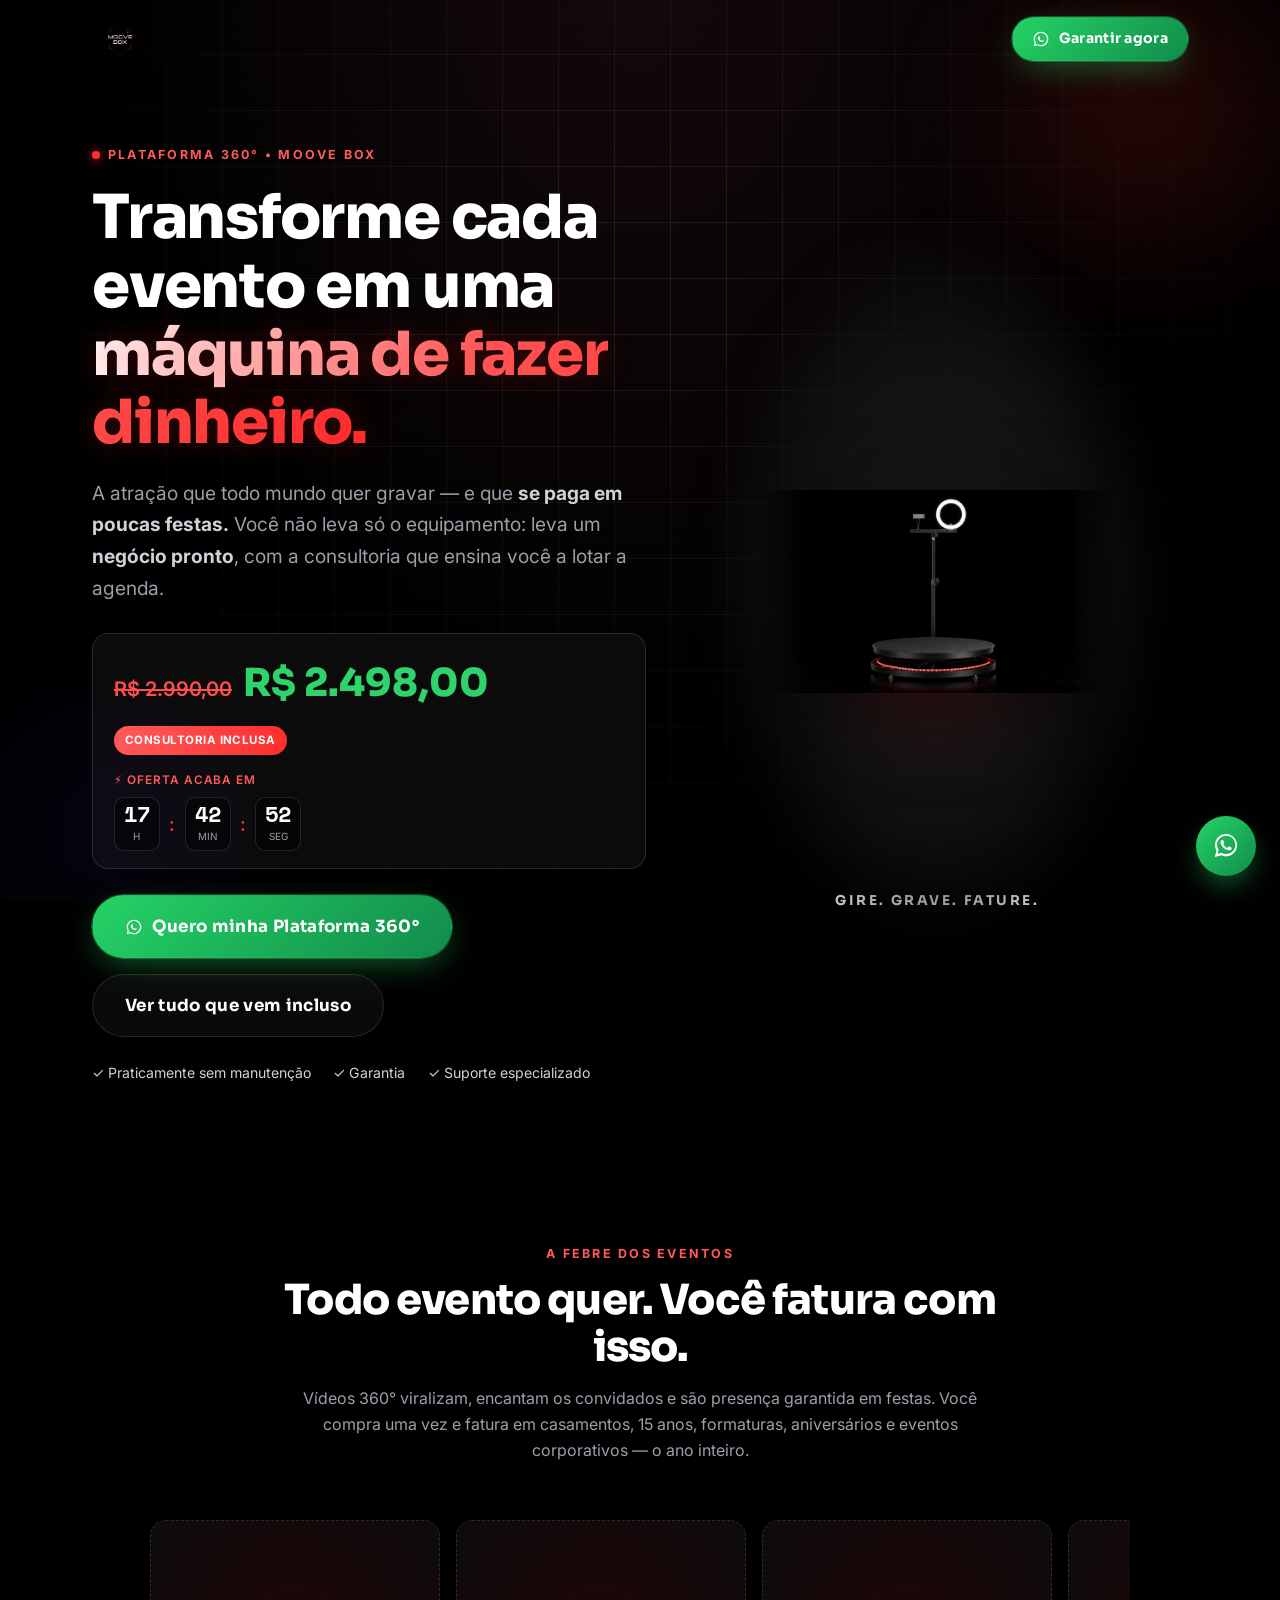
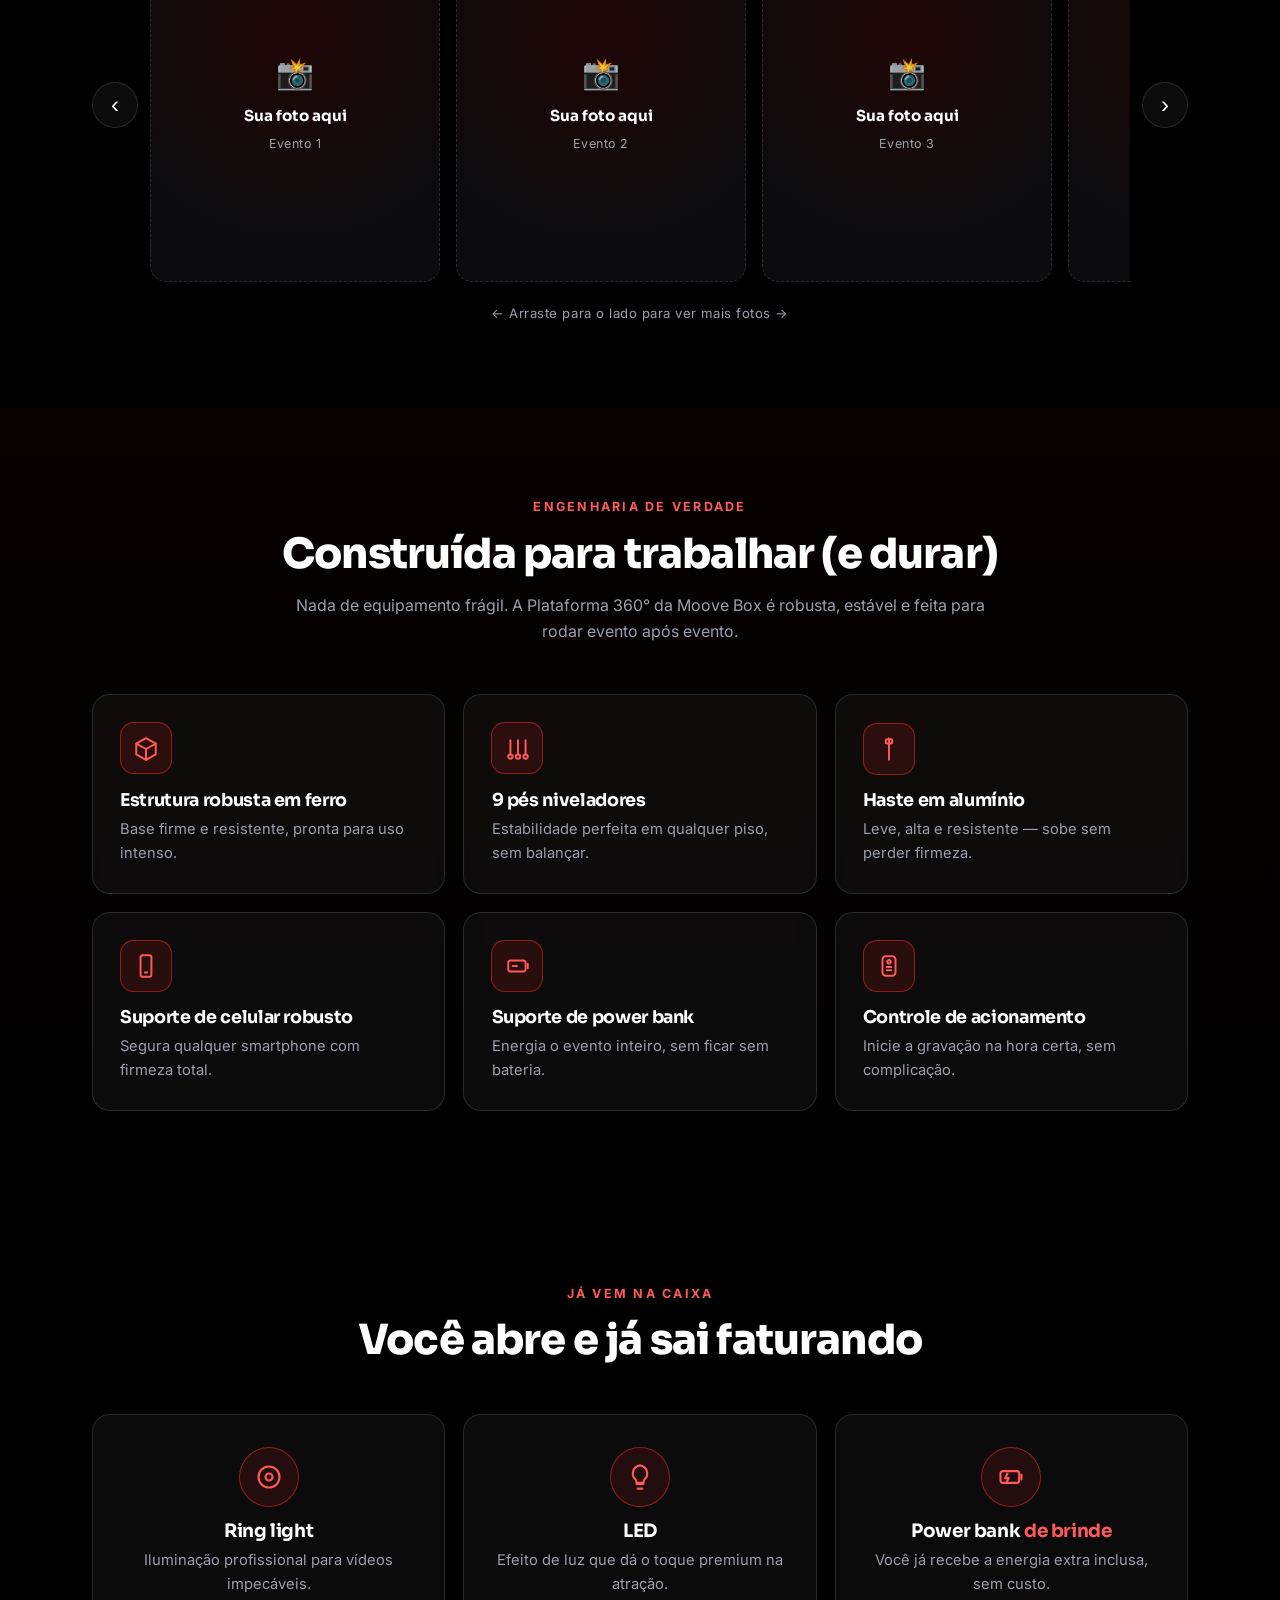
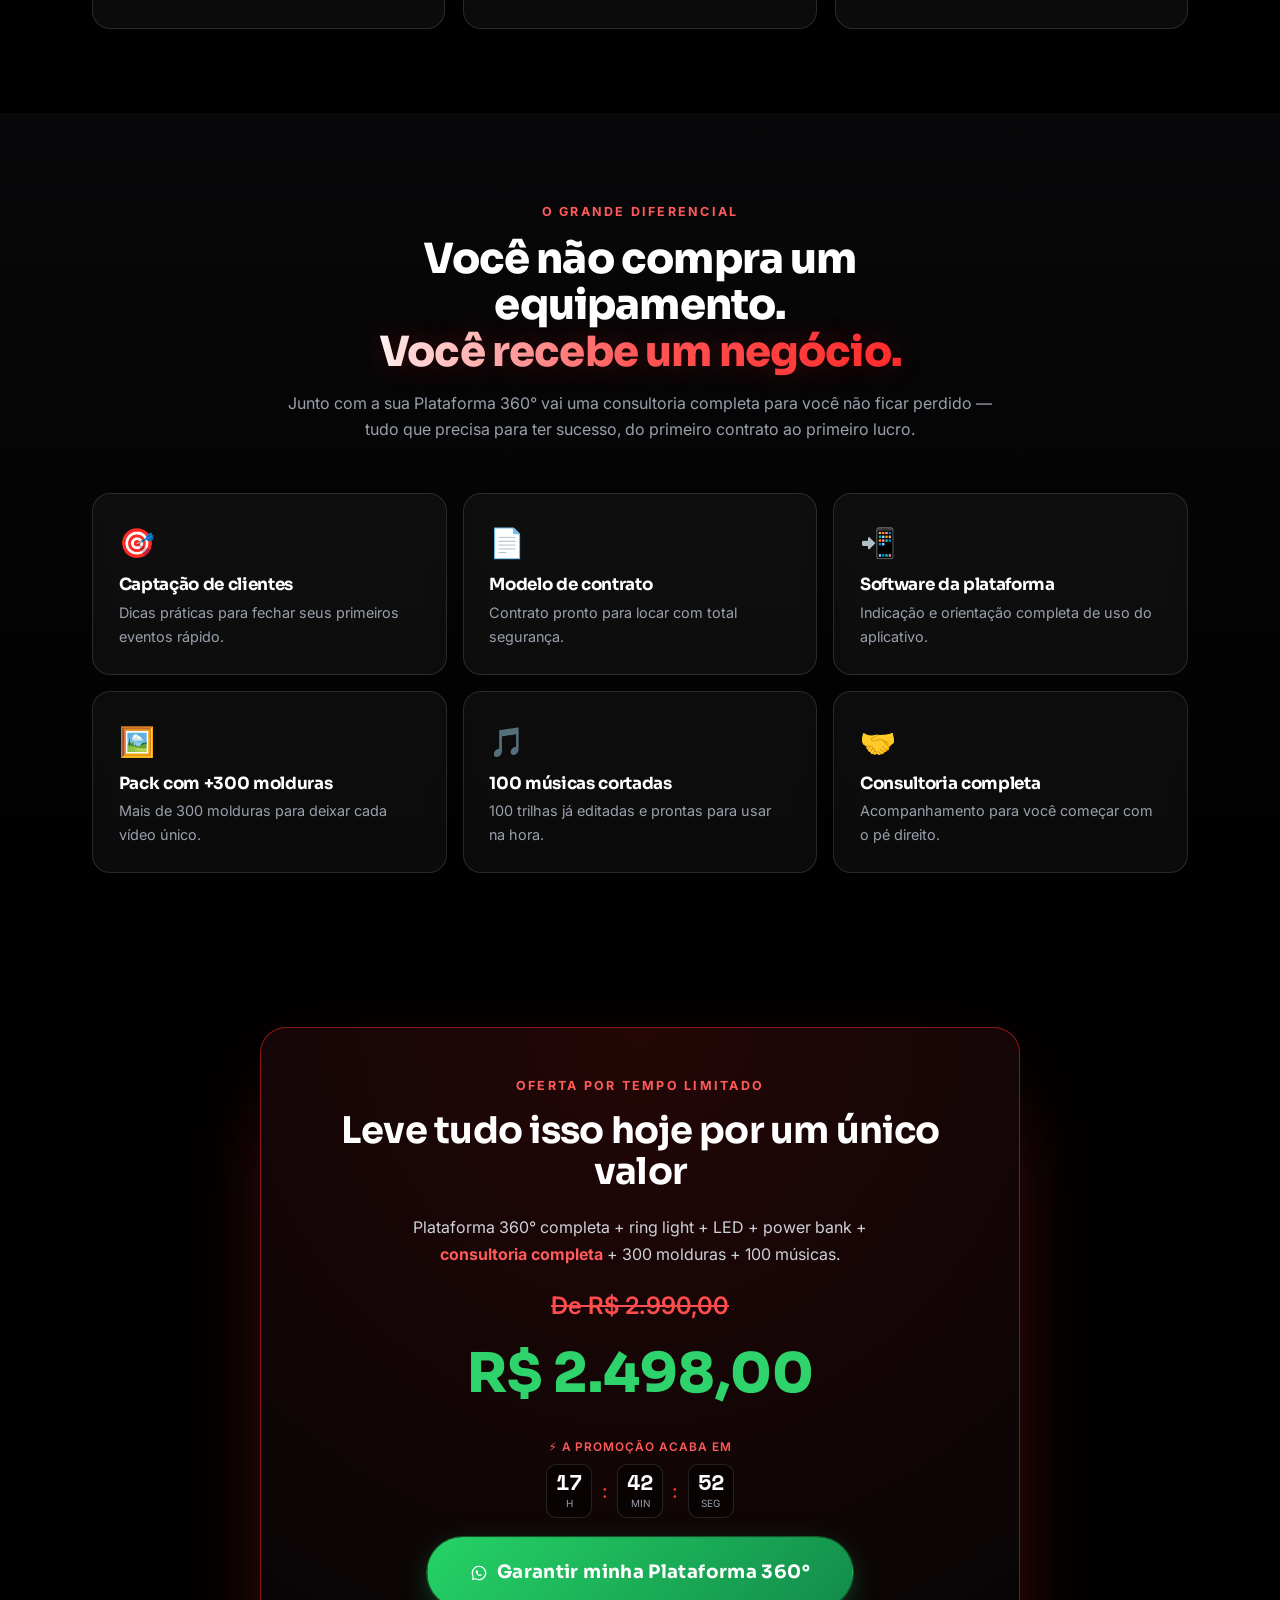
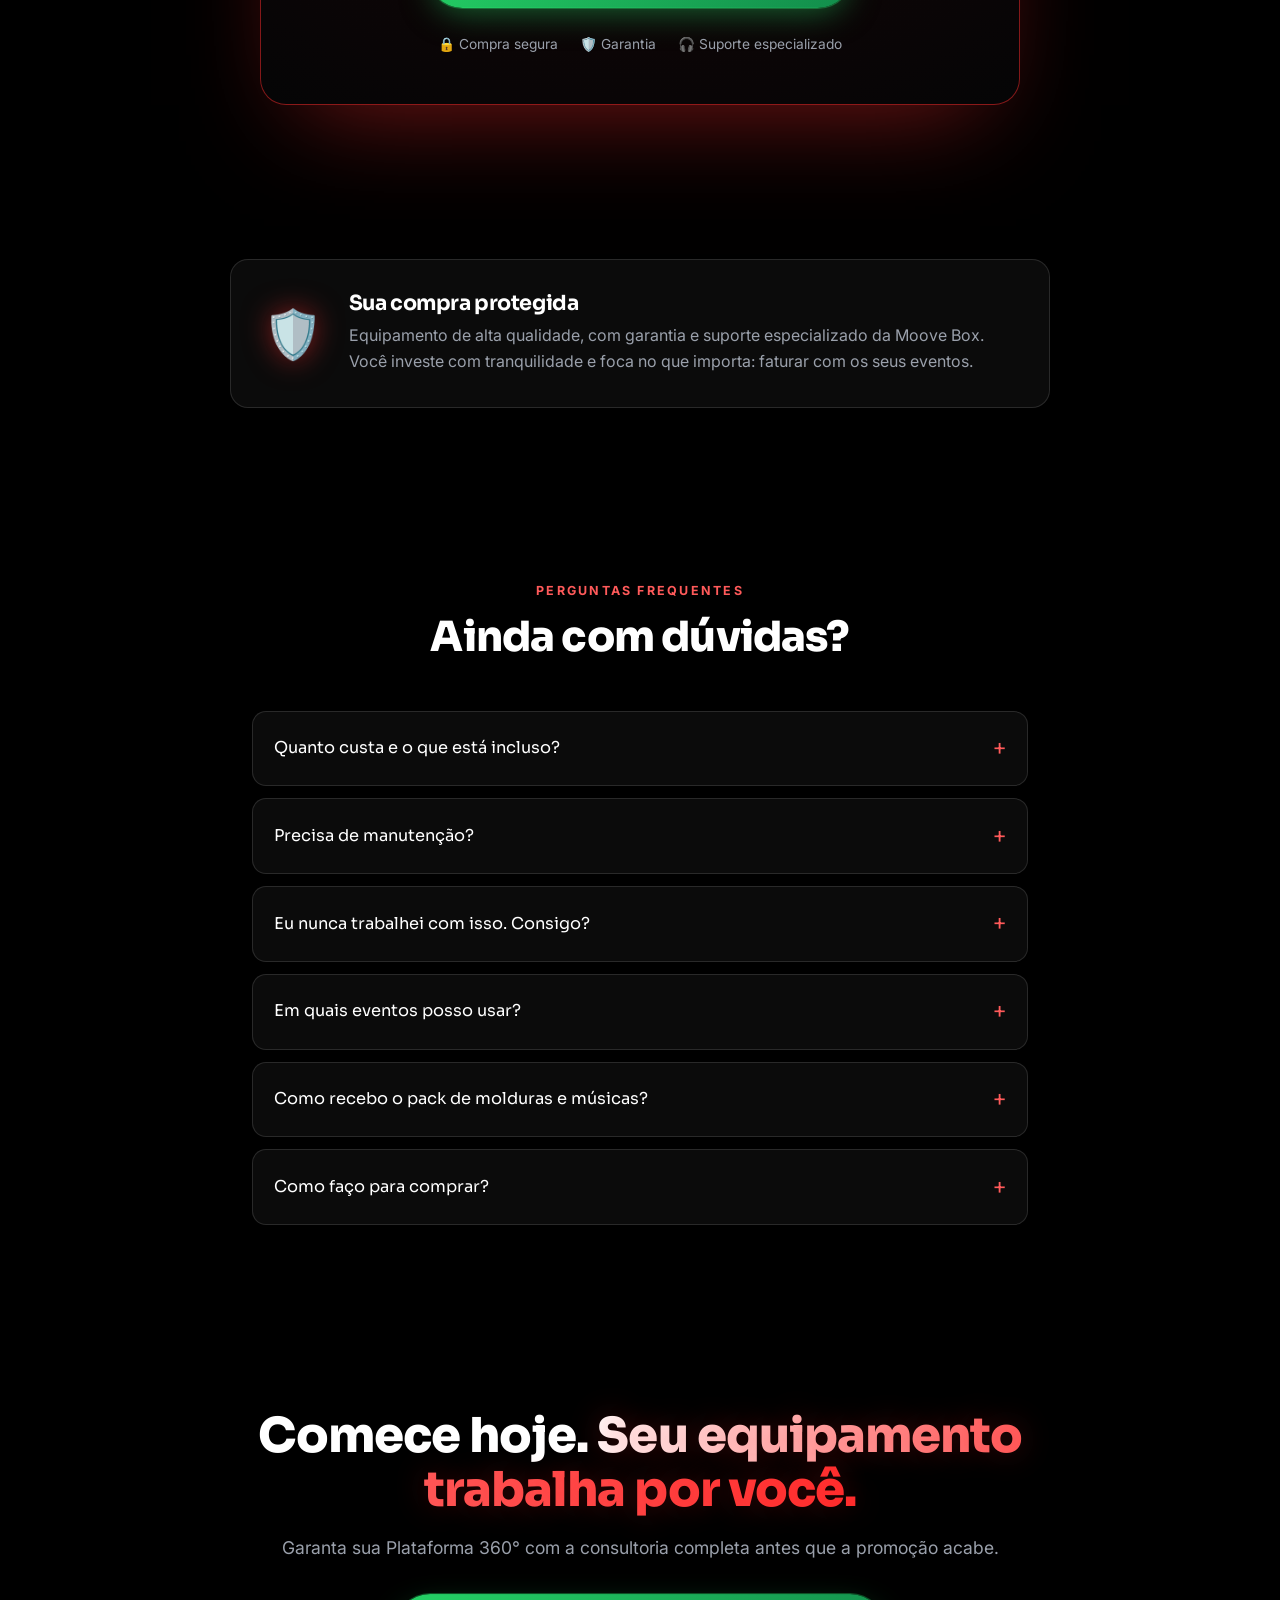
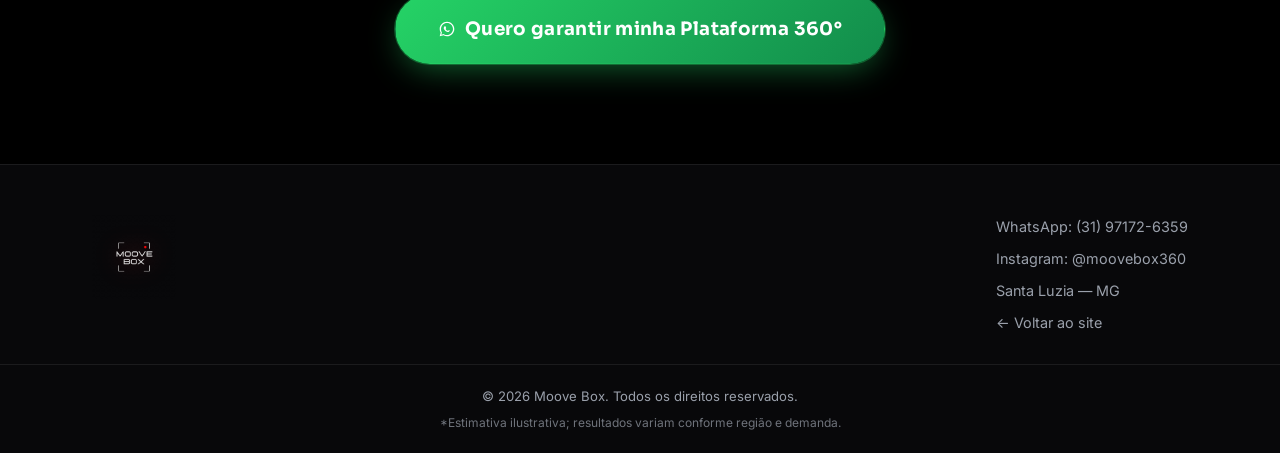
==== commit db1de062: "Troca foto principal da Plataforma 360 por video em loop com bordas dissolvidas no fundo Co-Authored" ====
--- a/plataforma-360.html
+++ b/plataforma-360.html
@@ -74,11 +74,14 @@
         </ul>
       </div>
 
-      <!-- Plataforma 360 girando (3D em CSS puro) -->
+      <!-- Plataforma 360 em vídeo (loop, com bordas derretendo no fundo) -->
       <div class="hero-rig reveal">
         <div class="platform-hero" id="platformHero">
           <span class="ph-aura"></span>
-          <img src="imagens/plataforma3d.png" alt="Plataforma 360° Moove Box" class="ph-img" />
+          <video class="ph-video" autoplay muted loop playsinline preload="auto"
+                 poster="imagens/plataforma3d.png" aria-label="Plataforma 360° Moove Box em funcionamento">
+            <source src="imagens/Desmontar_e_montar_equipamento_202606302334.mp4" type="video/mp4" />
+          </video>
         </div>
         <p class="rig-caption">Gire. Grave. Fature.</p>
       </div>
--- a/plataforma-360.css
+++ b/plataforma-360.css
@@ -120,18 +120,31 @@
 
 /* ===================== PLATAFORMA EM DESTAQUE (imagem + efeitos) ===================== */
 .hero-rig { display: flex; flex-direction: column; align-items: center; perspective: 1000px; }
-.platform-hero { position: relative; width: min(480px, 92vw); aspect-ratio: 4/3; display: grid; place-items: center; transform-style: preserve-3d; transition: transform 0.25s ease; }
+.platform-hero { position: relative; width: min(360px, 80vw); display: grid; place-items: center; transform-style: preserve-3d; transition: transform 0.25s ease; }
+/* entorno na MESMA tonalidade do fundo do vídeo (#141415) — some a borda retangular */
+.platform-hero::before { content: ""; position: absolute; z-index: 0; inset: -22% -26%;
+  background: radial-gradient(ellipse 52% 56% at 50% 49%, #141415 0%, #141415 34%, rgba(20,20,21,0.85) 52%, rgba(20,20,21,0.35) 68%, transparent 80%);
+  filter: blur(16px); pointer-events: none; }
 /* aura vermelha pulsante atrás */
-.ph-aura { position: absolute; z-index: 1; width: 78%; height: 60%; top: 30%; border-radius: 50%; background: radial-gradient(circle, rgba(255,45,45,0.5), transparent 62%); filter: blur(38px); animation: phAura 3.2s ease-in-out infinite; }
-@keyframes phAura { 50% { opacity: 0.6; transform: scale(1.08); } }
+.ph-aura { position: absolute; z-index: 1; width: 80%; height: 46%; top: 33%; left: 50%; transform: translateX(-50%); border-radius: 50%; background: radial-gradient(circle, rgba(255,45,45,0.42), transparent 62%); filter: blur(44px); animation: phAura 3.2s ease-in-out infinite; }
+@keyframes phAura { 50% { opacity: 0.6; transform: translateX(-50%) scale(1.08); } }
 /* anel de luz girando na base (sensação de rotação) */
 .ph-spin { position: absolute; z-index: 2; bottom: 14%; left: 50%; width: 58%; aspect-ratio: 1; transform: translateX(-50%) rotateX(72deg); border-radius: 50%; background: conic-gradient(from 0deg, transparent 0deg, rgba(255,90,90,0.6) 55deg, transparent 130deg, rgba(255,45,45,0.5) 235deg, transparent 320deg); filter: blur(6px); opacity: 0.7; animation: phSpin 4.5s linear infinite; }
 @keyframes phSpin { to { transform: translateX(-50%) rotateX(72deg) rotate(360deg); } }
-/* imagem flutuando, com bordas pretas derretendo no fundo */
-.ph-img { position: relative; z-index: 3; width: 100%; display: block; filter: drop-shadow(0 26px 40px rgba(0,0,0,0.7)); animation: phFloat 5s ease-in-out infinite;
-  -webkit-mask-image: radial-gradient(ellipse 74% 88% at 50% 50%, #000 64%, transparent 100%);
-  mask-image: radial-gradient(ellipse 74% 88% at 50% 50%, #000 64%, transparent 100%); }
+/* vídeo flutuando, com as 4 bordas derretendo no fundo (loop, sem som) */
+.ph-video { position: relative; z-index: 3; height: min(600px, 62vh); width: auto; max-width: 100%; display: block;
+  filter: drop-shadow(0 24px 40px rgba(0,0,0,0.5)); animation: phFloat 5s ease-in-out infinite;
+  -webkit-mask-image:
+    linear-gradient(to right, transparent 0, #000 13%, #000 87%, transparent 100%),
+    linear-gradient(to bottom, transparent 0, #000 9%, #000 91%, transparent 100%);
+  -webkit-mask-composite: source-in;
+  mask-image:
+    linear-gradient(to right, transparent 0, #000 13%, #000 87%, transparent 100%),
+    linear-gradient(to bottom, transparent 0, #000 9%, #000 91%, transparent 100%);
+  mask-composite: intersect; }
 @keyframes phFloat { 0%, 100% { transform: translateY(0); } 50% { transform: translateY(-14px); } }
+/* acessibilidade: para quem prefere menos movimento, sem flutuação */
+@media (prefers-reduced-motion: reduce) { .ph-video, .ph-aura { animation: none; } }
 .rig-caption { margin-top: 1.2rem; font-family: "Sora", sans-serif; font-weight: 700; letter-spacing: 0.18em; text-transform: uppercase; font-size: 0.85rem; color: var(--cinza-2); }
 
 /* ===================== SECTIONS ===================== */
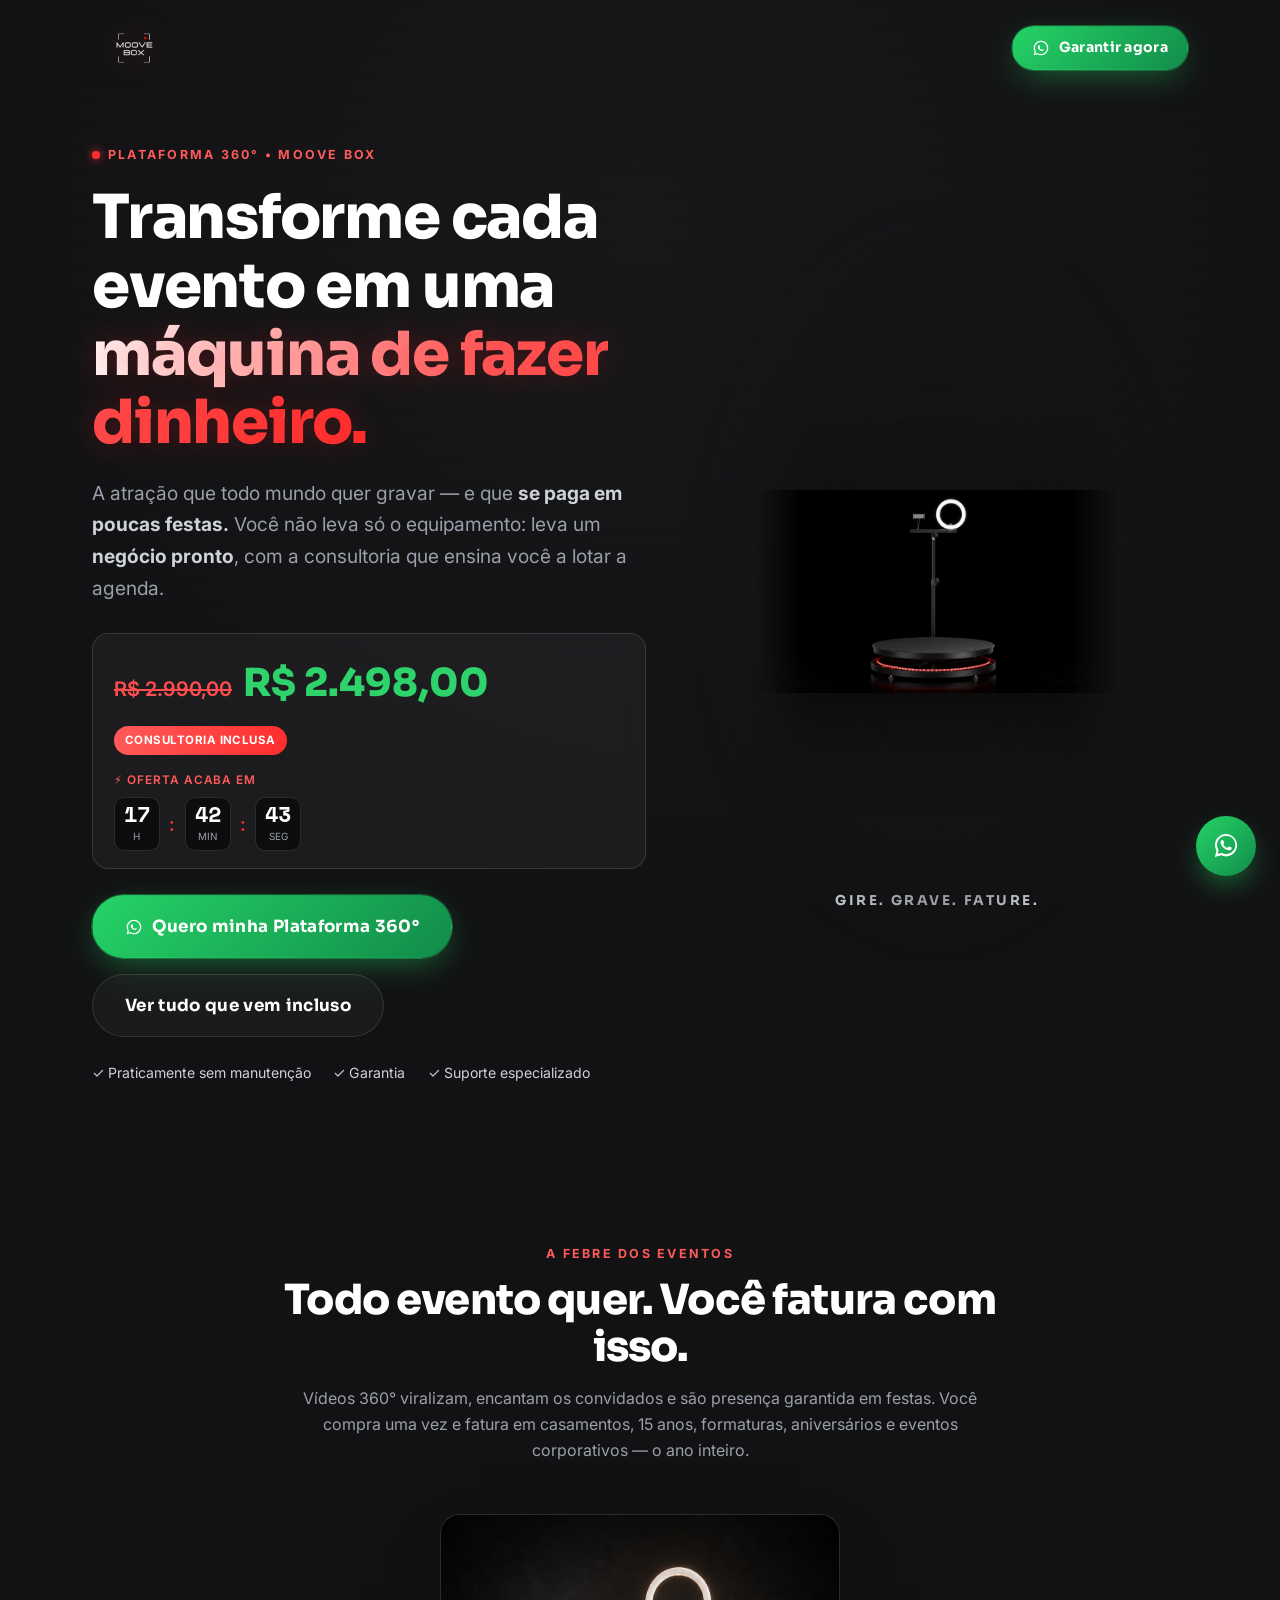
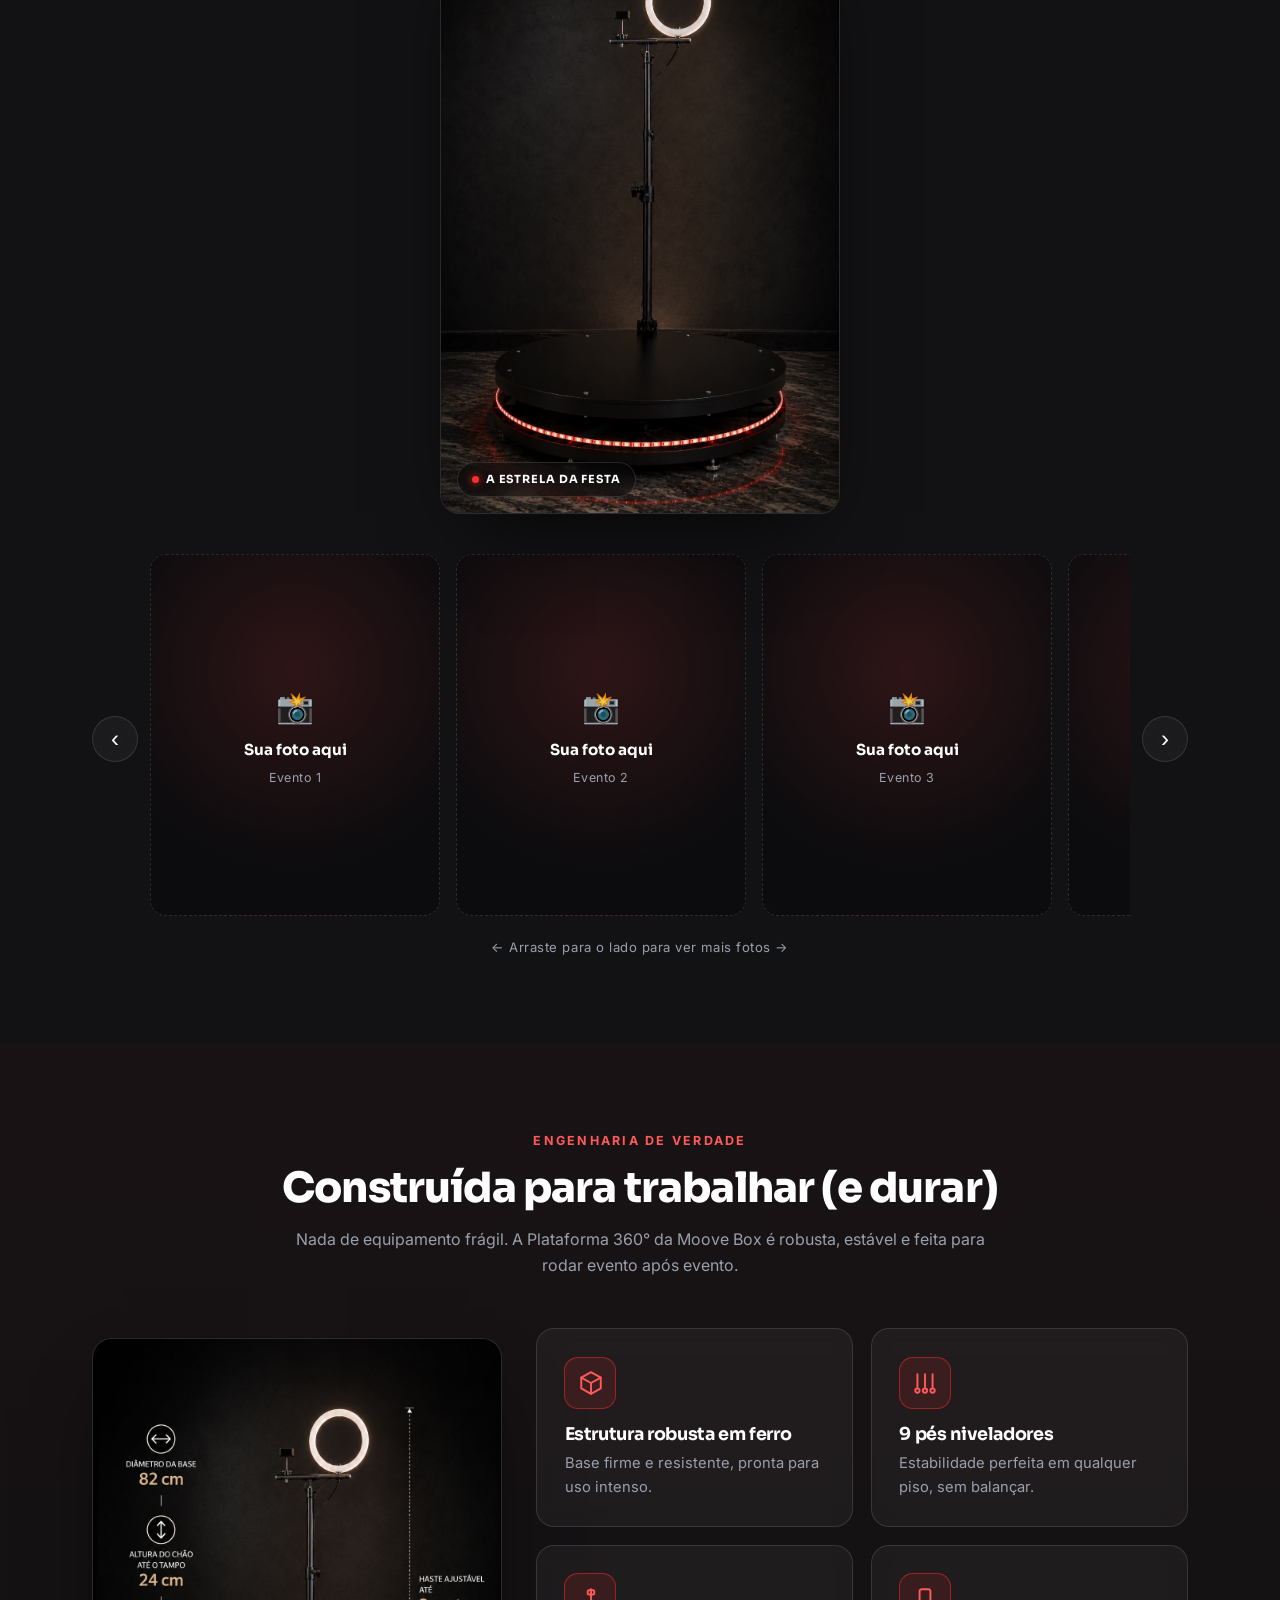
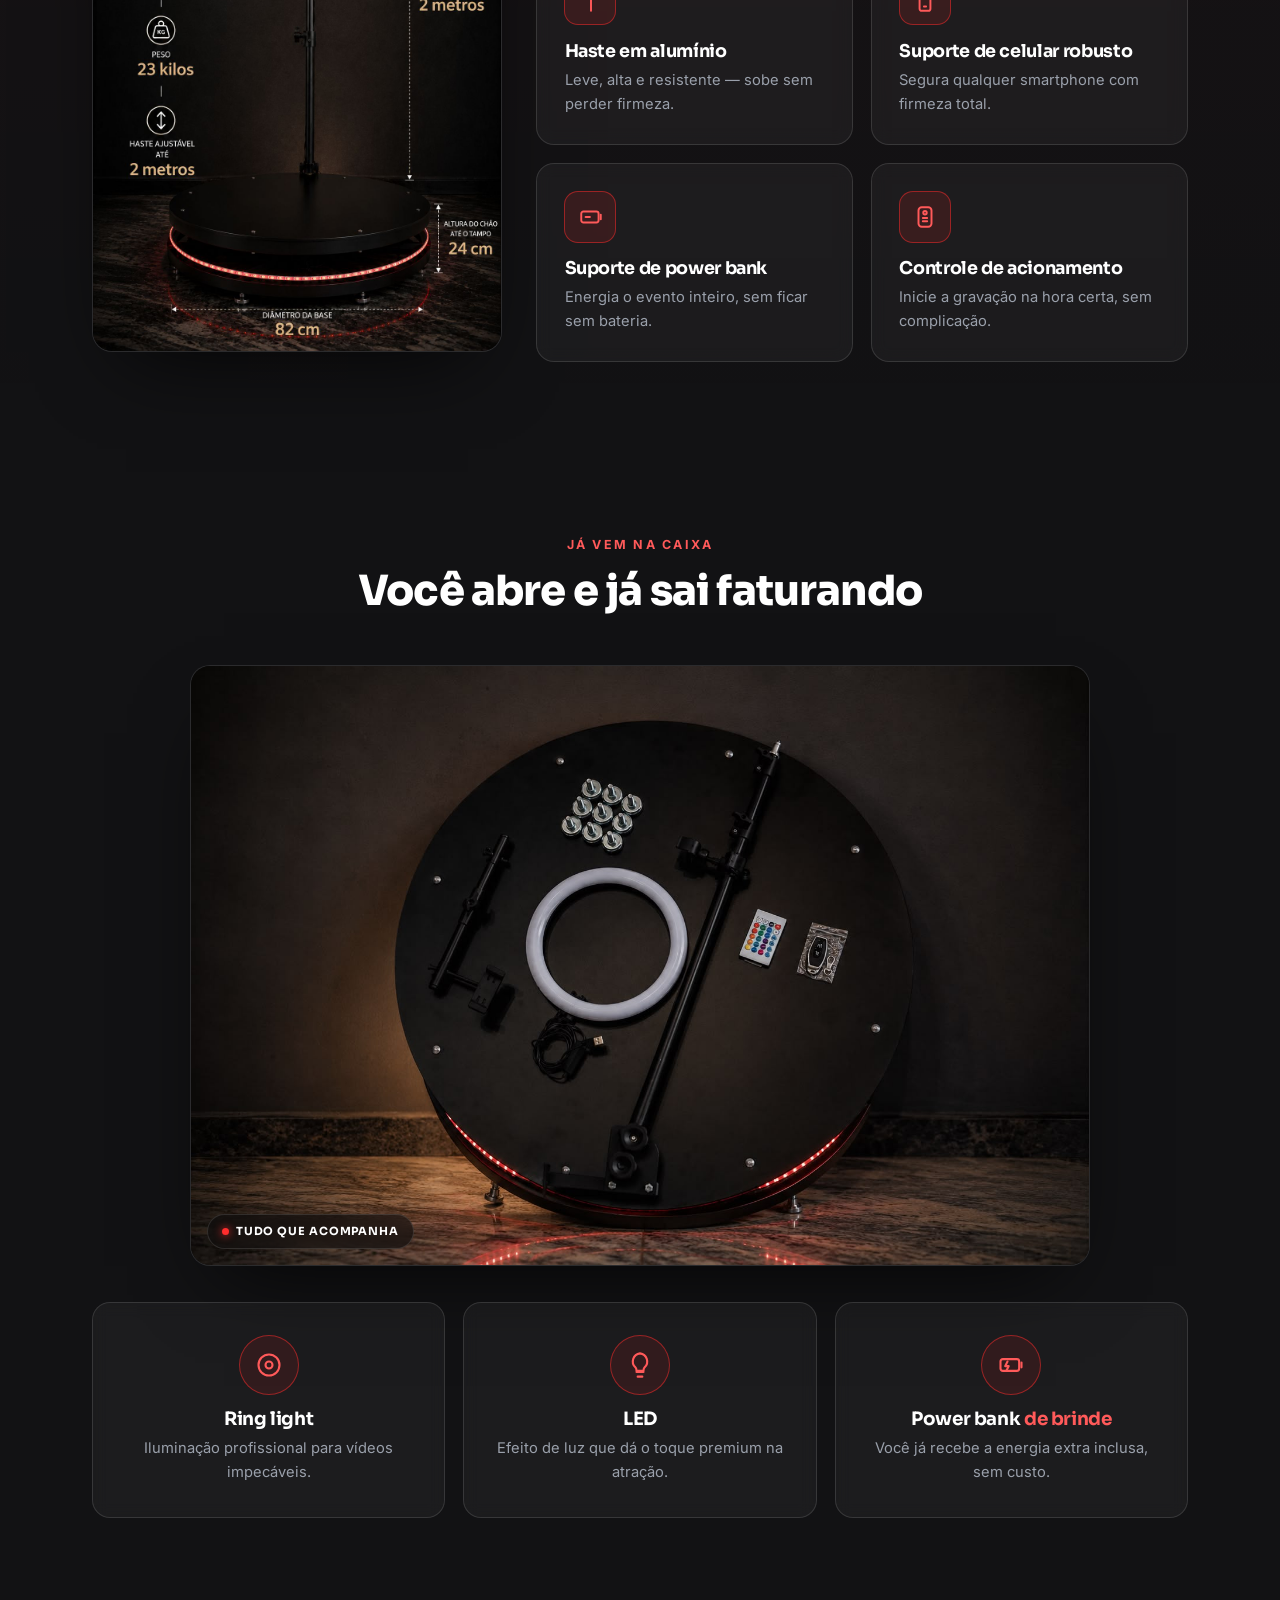
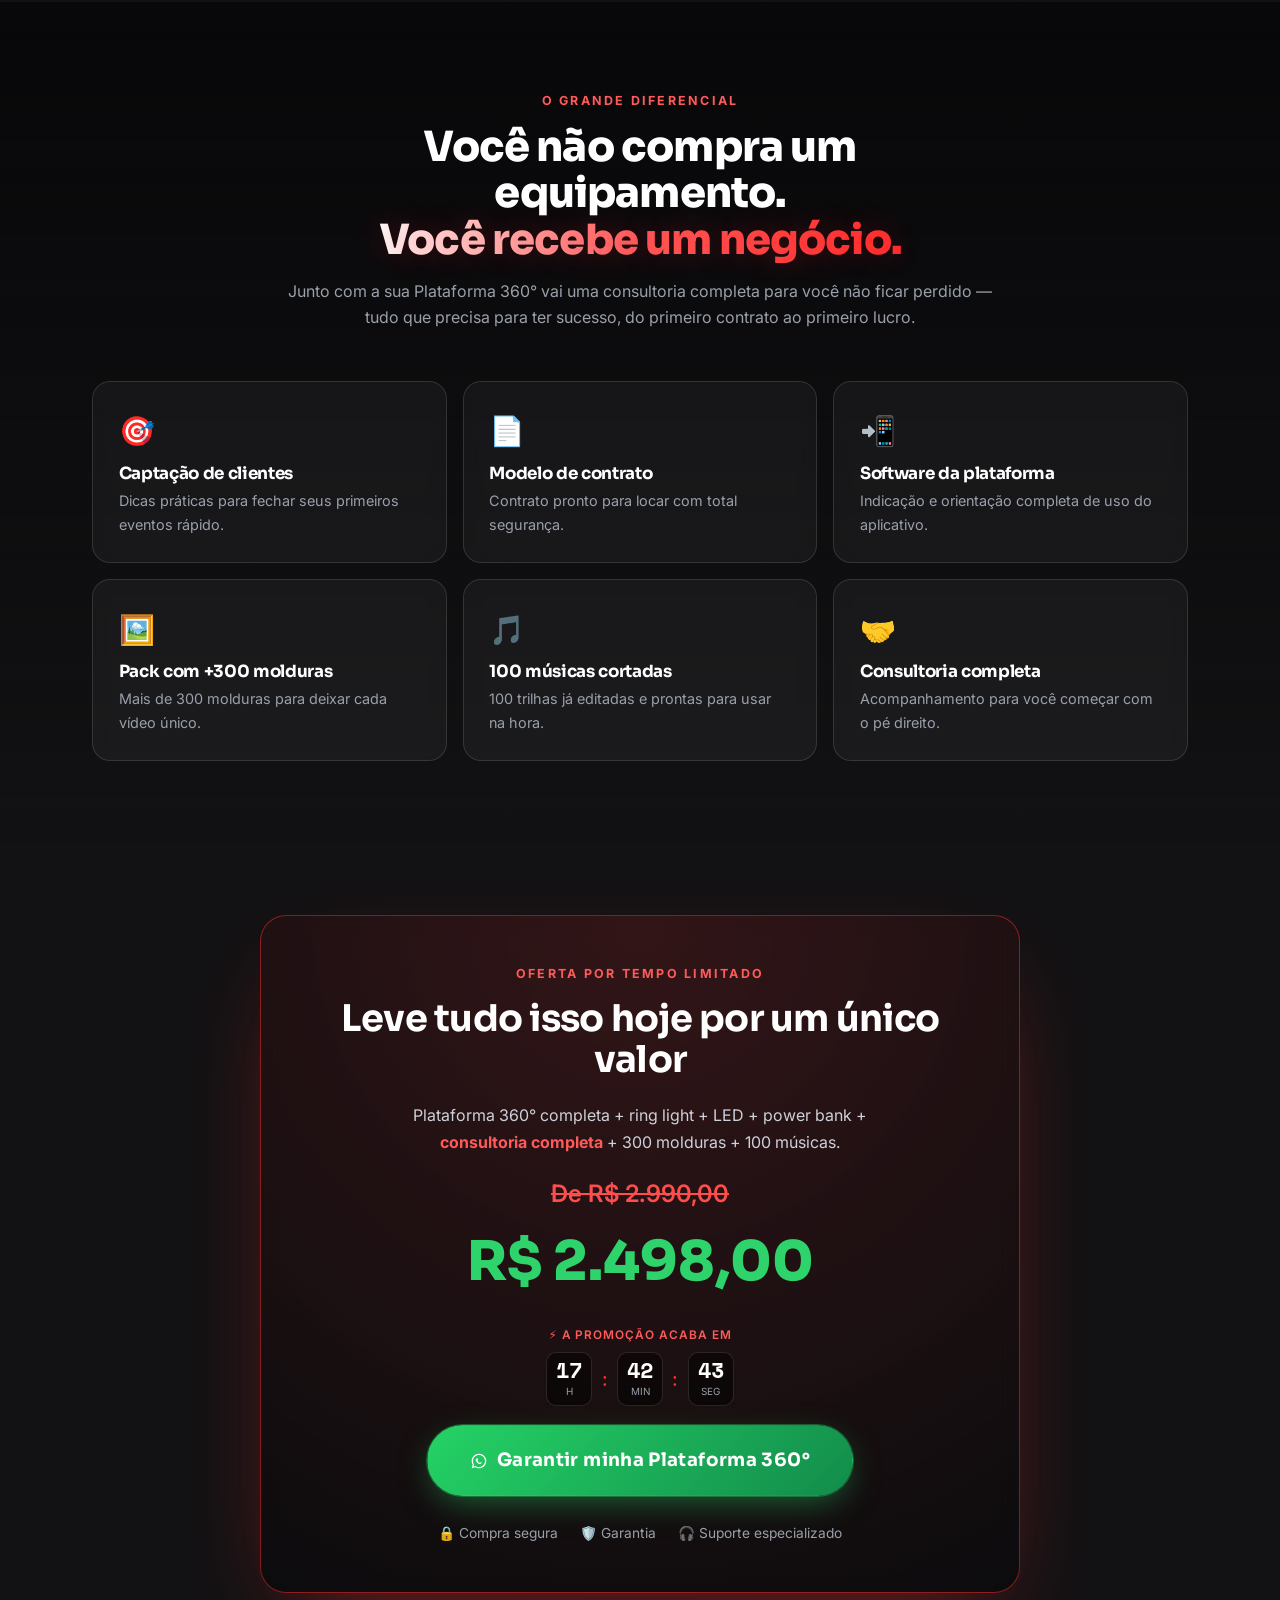
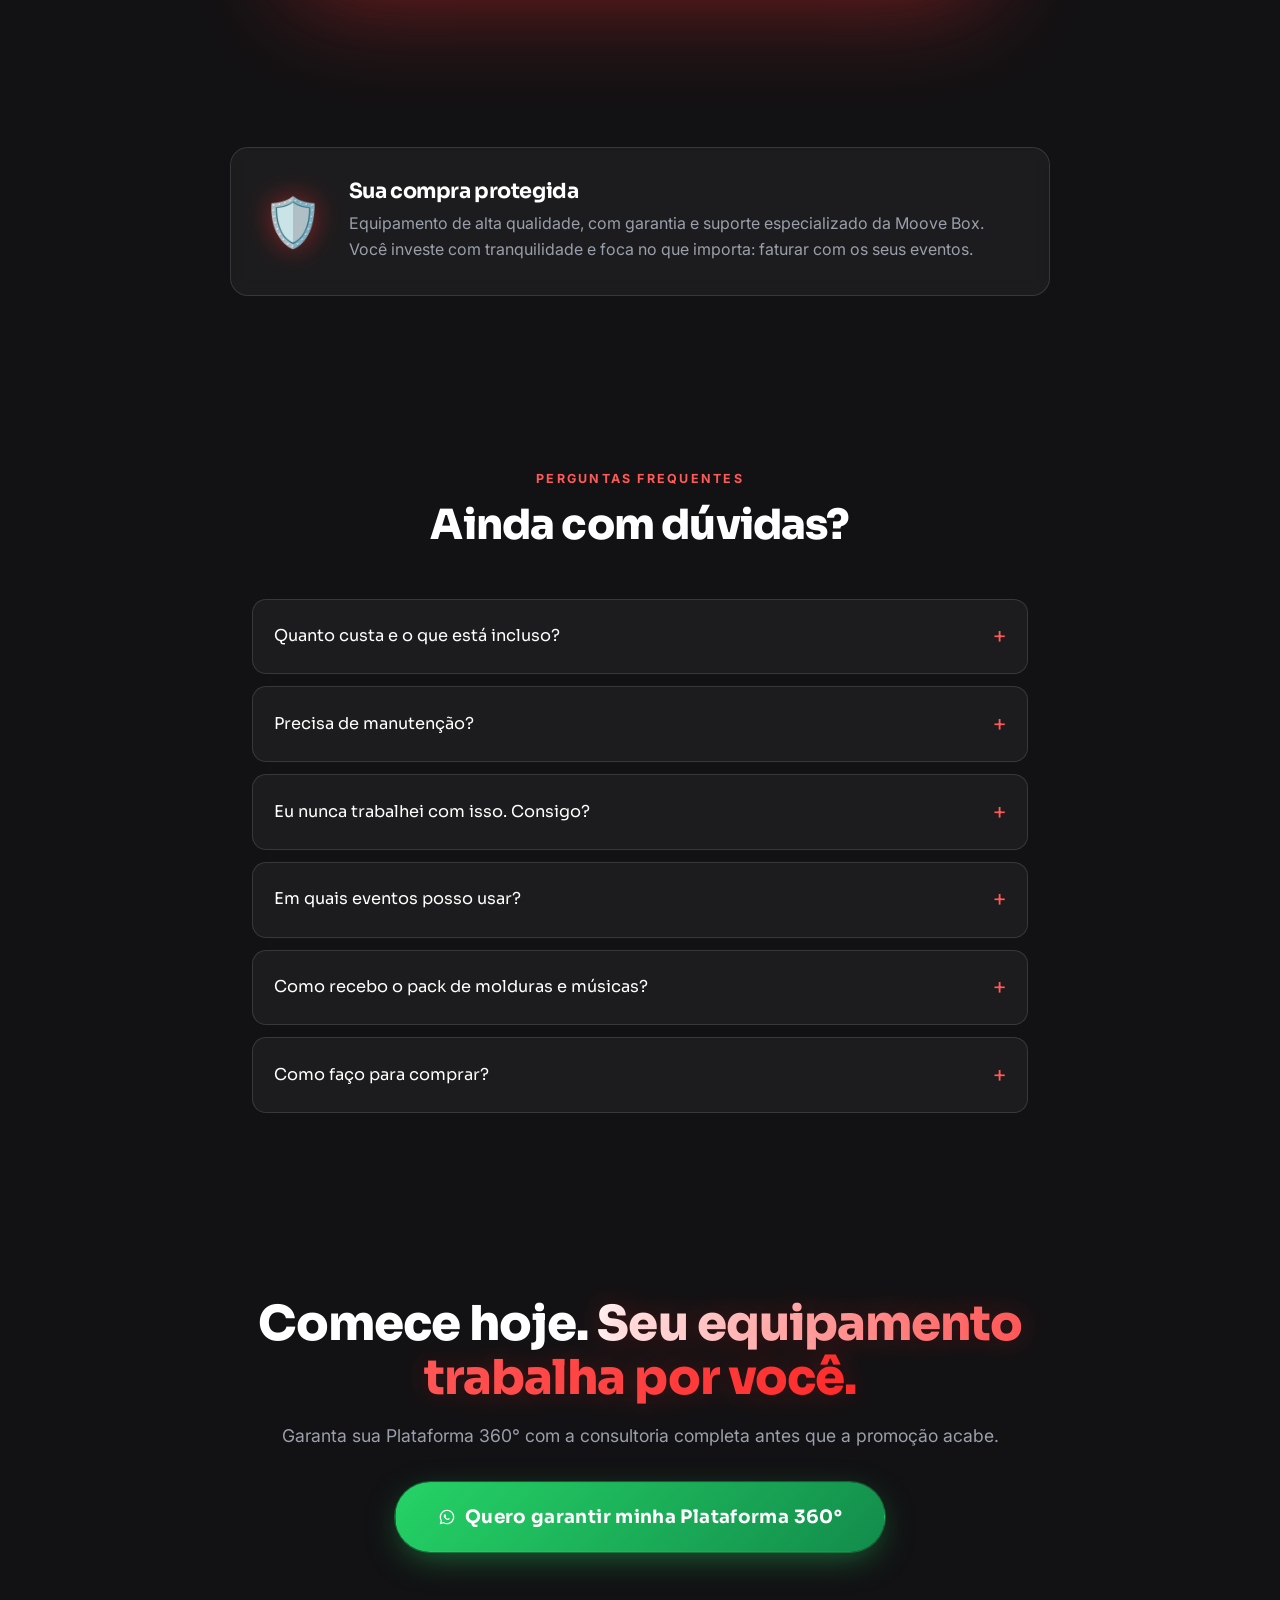
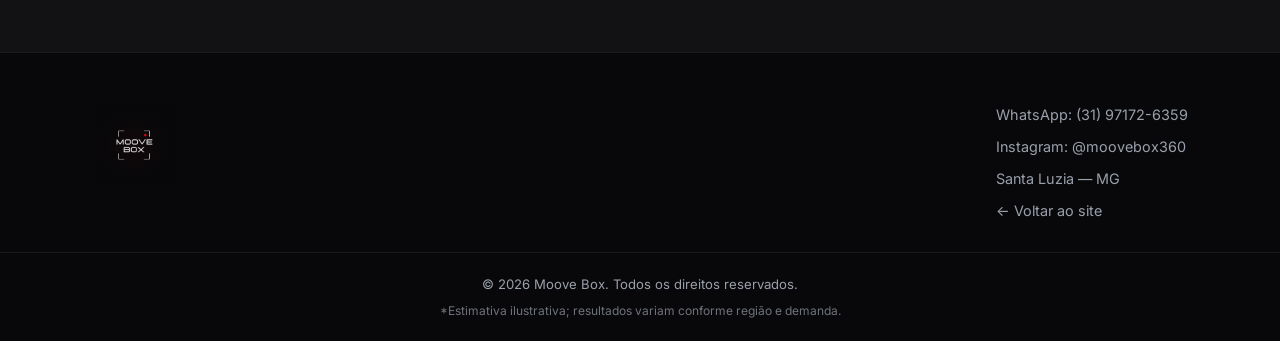
==== commit fd1ac0f9: "Adiciona fotos reais do produto (plataforma, dimensoes e acessorios) com efeitos Co-Authored-By: Cla" ====
--- a/plataforma-360.html
+++ b/plataforma-360.html
@@ -96,6 +96,10 @@
         <h2>Todo evento quer. Você fatura com isso.</h2>
         <p class="section-sub">Vídeos 360° viralizam, encantam os convidados e são presença garantida em festas. Você compra uma vez e fatura em casamentos, 15 anos, formaturas, aniversários e eventos corporativos — o ano inteiro.</p>
       </div>
+      <figure class="showcase-photo showcase-portrait reveal">
+        <span class="showcase-tag"><span class="tag-dot"></span> A estrela da festa</span>
+        <img src="imagens/fotoplataformaia.jpeg" alt="Plataforma 360° Moove Box completa e montada, com ring light e LED vermelho aceso" loading="lazy" />
+      </figure>
       <div class="photo-rail-wrap reveal">
         <button class="rail-btn prev" id="railPrev" aria-label="Ver fotos anteriores">‹</button>
         <div class="photo-rail" id="photoRail">
@@ -122,7 +126,11 @@
         <p class="section-sub">Nada de equipamento frágil. A Plataforma 360° da Moove Box é robusta, estável e feita para rodar evento após evento.</p>
       </div>
 
-      <div class="specs-grid">
+      <div class="tech-showcase">
+        <figure class="showcase-photo spec-photo reveal-x">
+          <img src="imagens/plataforma-dimensoes.jpeg" alt="Dimensões da Plataforma 360°: base de 82 cm, altura do chão ao tampo 24 cm, peso 23 kg e haste ajustável até 2 metros" loading="lazy" />
+        </figure>
+        <div class="specs-grid">
         <div class="spec-card reveal">
           <span class="spec-ic"><svg viewBox="0 0 24 24"><path d="M12 2 3 7v10l9 5 9-5V7l-9-5Z"/><path d="M3 7l9 5 9-5M12 12v10"/></svg></span>
           <h4>Estrutura robusta em ferro</h4><p>Base firme e resistente, pronta para uso intenso.</p>
@@ -147,6 +155,7 @@
           <span class="spec-ic"><svg viewBox="0 0 24 24"><rect x="6" y="3" width="12" height="18" rx="3"/><circle cx="12" cy="8" r="1.6"/><path d="M10 13h4M10 16h4"/></svg></span>
           <h4>Controle de acionamento</h4><p>Inicie a gravação na hora certa, sem complicação.</p>
         </div>
+        </div>
       </div>
     </div>
   </section>
@@ -158,6 +167,10 @@
         <span class="kicker">Já vem na caixa</span>
         <h2>Você abre e já sai faturando</h2>
       </div>
+      <figure class="showcase-photo box-photo reveal">
+        <span class="showcase-tag"><span class="tag-dot"></span> Tudo que acompanha</span>
+        <img src="imagens/fotobaseacessorios.jpeg" alt="Base da Plataforma 360° com todos os acessórios: ring light, haste, suporte de celular, controle, power bank, cabo USB e pés niveladores" loading="lazy" />
+      </figure>
       <div class="box-grid">
         <div class="box-item reveal"><span class="box-ic"><svg viewBox="0 0 24 24"><circle cx="12" cy="12" r="9"/><circle cx="12" cy="12" r="3"/></svg></span><h4>Ring light</h4><p>Iluminação profissional para vídeos impecáveis.</p></div>
         <div class="box-item reveal"><span class="box-ic"><svg viewBox="0 0 24 24"><path d="M9 18h6M10 22h4"/><path d="M12 2a7 7 0 0 0-4 12c1 1 1 2 1 3h6c0-1 0-2 1-3a7 7 0 0 0-4-12Z"/></svg></span><h4>LED</h4><p>Efeito de luz que dá o toque premium na atração.</p></div>
--- a/plataforma-360.css
+++ b/plataforma-360.css
@@ -20,7 +20,7 @@
 html { scroll-behavior: smooth; }
 body {
   font-family: "Inter", system-ui, -apple-system, sans-serif;
-  background: var(--preto); color: var(--cinza-2); line-height: 1.65;
+  background: #121214; color: var(--cinza-2); line-height: 1.65;
   overflow-x: hidden; -webkit-font-smoothing: antialiased;
 }
 h1, h2, h3, h4 { font-family: "Sora", sans-serif; color: var(--branco); line-height: 1.12; letter-spacing: -0.02em; }
@@ -34,8 +34,10 @@
 }
 
 /* ===================== FUNDO TECNOLÓGICO ===================== */
-.tech-bg { position: fixed; inset: 0; z-index: -1; overflow: hidden; background: radial-gradient(ellipse at 50% -10%, #15090b, #000 60%); }
+/* fundo do site na MESMA tonalidade do vídeo (#141415), sem vermelho */
+.tech-bg { position: fixed; inset: 0; z-index: -1; overflow: hidden; background: radial-gradient(ellipse at 50% 24%, #17171a 0%, #121214 72%); }
 .tech-grid {
+  display: none; /* grade quadriculada removida */
   position: absolute; inset: -2px;
   background-image: linear-gradient(var(--line) 1px, transparent 1px), linear-gradient(90deg, var(--line) 1px, transparent 1px);
   background-size: 56px 56px;
@@ -44,7 +46,7 @@
   animation: gridDrift 24s linear infinite;
 }
 @keyframes gridDrift { to { background-position: 56px 56px, 56px 56px; } }
-.tech-orb { position: absolute; border-radius: 50%; filter: blur(60px); opacity: 0.5; }
+.tech-orb { display: none; /* orbe vermelho/roxo fixo removido */ position: absolute; border-radius: 50%; filter: blur(60px); opacity: 0.5; }
 .orb-1 { width: 460px; height: 460px; background: radial-gradient(circle, rgba(255, 45, 45, 0.4), transparent 60%); top: -120px; right: -100px; animation: float1 12s var(--ease) infinite alternate; }
 .orb-2 { width: 380px; height: 380px; background: radial-gradient(circle, rgba(120, 40, 255, 0.18), transparent 60%); bottom: -120px; left: -80px; animation: float2 14s var(--ease) infinite alternate; }
 @keyframes float1 { to { transform: translate(-40px, 50px); } }
@@ -83,8 +85,8 @@
 /* ===================== NAV ===================== */
 .lp-nav { position: fixed; top: 0; left: 0; right: 0; z-index: 100; transition: background 0.4s, border-color 0.4s; border-bottom: 1px solid transparent; }
 .lp-nav.scrolled { background: rgba(8,8,10,0.78); backdrop-filter: blur(16px); border-bottom-color: var(--line); }
-.nav-inner { display: flex; align-items: center; justify-content: space-between; height: 78px; }
-.logo-img { height: 56px; width: auto; display: block; filter: drop-shadow(0 0 12px rgba(255,45,45,0.4)); }
+.nav-inner { display: flex; align-items: center; justify-content: space-between; height: 96px; }
+.logo-img { height: 84px; width: auto; display: block; filter: drop-shadow(0 0 14px rgba(255,45,45,0.4)); }
 .logo-footer .logo-img { height: 84px; }
 .nav-cta { padding: 0.6rem 1.2rem; font-size: 0.88rem; }
 
@@ -126,7 +128,7 @@
   background: radial-gradient(ellipse 52% 56% at 50% 49%, #141415 0%, #141415 34%, rgba(20,20,21,0.85) 52%, rgba(20,20,21,0.35) 68%, transparent 80%);
   filter: blur(16px); pointer-events: none; }
 /* aura vermelha pulsante atrás */
-.ph-aura { position: absolute; z-index: 1; width: 80%; height: 46%; top: 33%; left: 50%; transform: translateX(-50%); border-radius: 50%; background: radial-gradient(circle, rgba(255,45,45,0.42), transparent 62%); filter: blur(44px); animation: phAura 3.2s ease-in-out infinite; }
+.ph-aura { display: none; /* brilho vermelho atrás do vídeo removido */ position: absolute; z-index: 1; width: 80%; height: 46%; top: 33%; left: 50%; transform: translateX(-50%); border-radius: 50%; background: radial-gradient(circle, rgba(255,45,45,0.42), transparent 62%); filter: blur(44px); animation: phAura 3.2s ease-in-out infinite; }
 @keyframes phAura { 50% { opacity: 0.6; transform: translateX(-50%) scale(1.08); } }
 /* anel de luz girando na base (sensação de rotação) */
 .ph-spin { position: absolute; z-index: 2; bottom: 14%; left: 50%; width: 58%; aspect-ratio: 1; transform: translateX(-50%) rotateX(72deg); border-radius: 50%; background: conic-gradient(from 0deg, transparent 0deg, rgba(255,90,90,0.6) 55deg, transparent 130deg, rgba(255,45,45,0.5) 235deg, transparent 320deg); filter: blur(6px); opacity: 0.7; animation: phSpin 4.5s linear infinite; }
@@ -181,6 +183,29 @@
 .box-item h4 em { color: var(--neon-2); font-style: normal; }
 .box-item p { color: var(--cinza); font-size: 0.92rem; }
 
+/* ===================== FOTOS REAIS (showcase com efeitos) ===================== */
+.showcase-photo { position: relative; border-radius: 20px; overflow: hidden; border: 1px solid var(--glass-bd); background: #0e0e10;
+  box-shadow: 0 34px 80px -34px rgba(0,0,0,0.85);
+  transition: transform 0.5s var(--ease), border-color 0.4s, box-shadow 0.4s; }
+.showcase-photo img { display: block; width: 100%; height: auto; transition: transform 0.9s var(--ease); }
+/* brilho vermelho sutil que acende no hover */
+.showcase-photo::after { content: ""; position: absolute; inset: 0; pointer-events: none; opacity: 0; transition: opacity 0.5s;
+  background: radial-gradient(130% 72% at 50% 0%, rgba(255,45,45,0.18), transparent 55%); }
+.showcase-photo:hover { transform: translateY(-6px); border-color: var(--neon); box-shadow: 0 48px 100px -34px rgba(0,0,0,0.9), 0 0 48px -10px var(--neon-soft); }
+.showcase-photo:hover img { transform: scale(1.05); }
+.showcase-photo:hover::after { opacity: 1; }
+/* etiqueta flutuante sobre a foto */
+.showcase-tag { position: absolute; left: 16px; bottom: 16px; z-index: 2; display: inline-flex; align-items: center; gap: 0.45rem;
+  padding: 0.45rem 0.85rem; border-radius: 999px; font-family: "Sora", sans-serif; font-weight: 700; font-size: 0.7rem; letter-spacing: 0.08em; text-transform: uppercase; color: #fff;
+  background: rgba(8,8,10,0.55); border: 1px solid var(--glass-bd); backdrop-filter: blur(8px); }
+.showcase-tag .tag-dot { width: 7px; height: 7px; border-radius: 50%; background: var(--neon); box-shadow: 0 0 8px var(--neon); }
+/* foto-beleza vertical, centralizada */
+.showcase-portrait { max-width: 400px; margin: 0 auto 34px; }
+/* especificações: foto de dimensões + cards lado a lado */
+.tech-showcase { display: grid; grid-template-columns: minmax(280px, 0.85fr) minmax(0, 1.35fr); gap: 34px; align-items: center; }
+/* acessórios: banner largo */
+.box-photo { margin: 0 auto 36px; max-width: 900px; }
+
 /* Bônus */
 .section-bonus { background: linear-gradient(180deg, var(--preto-2), transparent); }
 .bonus-grid { display: grid; grid-template-columns: repeat(3, 1fr); gap: 16px; }
@@ -271,9 +296,15 @@
 .reveal.visible { opacity: 1; transform: none; }
 
 /* ===================== RESPONSIVO ===================== */
+/* no desktop: foto de dimensões à esquerda, cards em 2 colunas à direita */
+@media (min-width: 941px) {
+  .tech-showcase .specs-grid { grid-template-columns: repeat(2, 1fr); }
+}
 @media (max-width: 940px) {
   .hero-inner { grid-template-columns: 1fr; }
   .hero-rig { order: -1; margin-bottom: 10px; }
+  .tech-showcase { grid-template-columns: 1fr; gap: 26px; }
+  .showcase-portrait { max-width: 340px; }
   .specs-grid, .box-grid, .bonus-grid { grid-template-columns: 1fr 1fr; }
   .stats-row { grid-template-columns: 1fr 1fr; }
 }
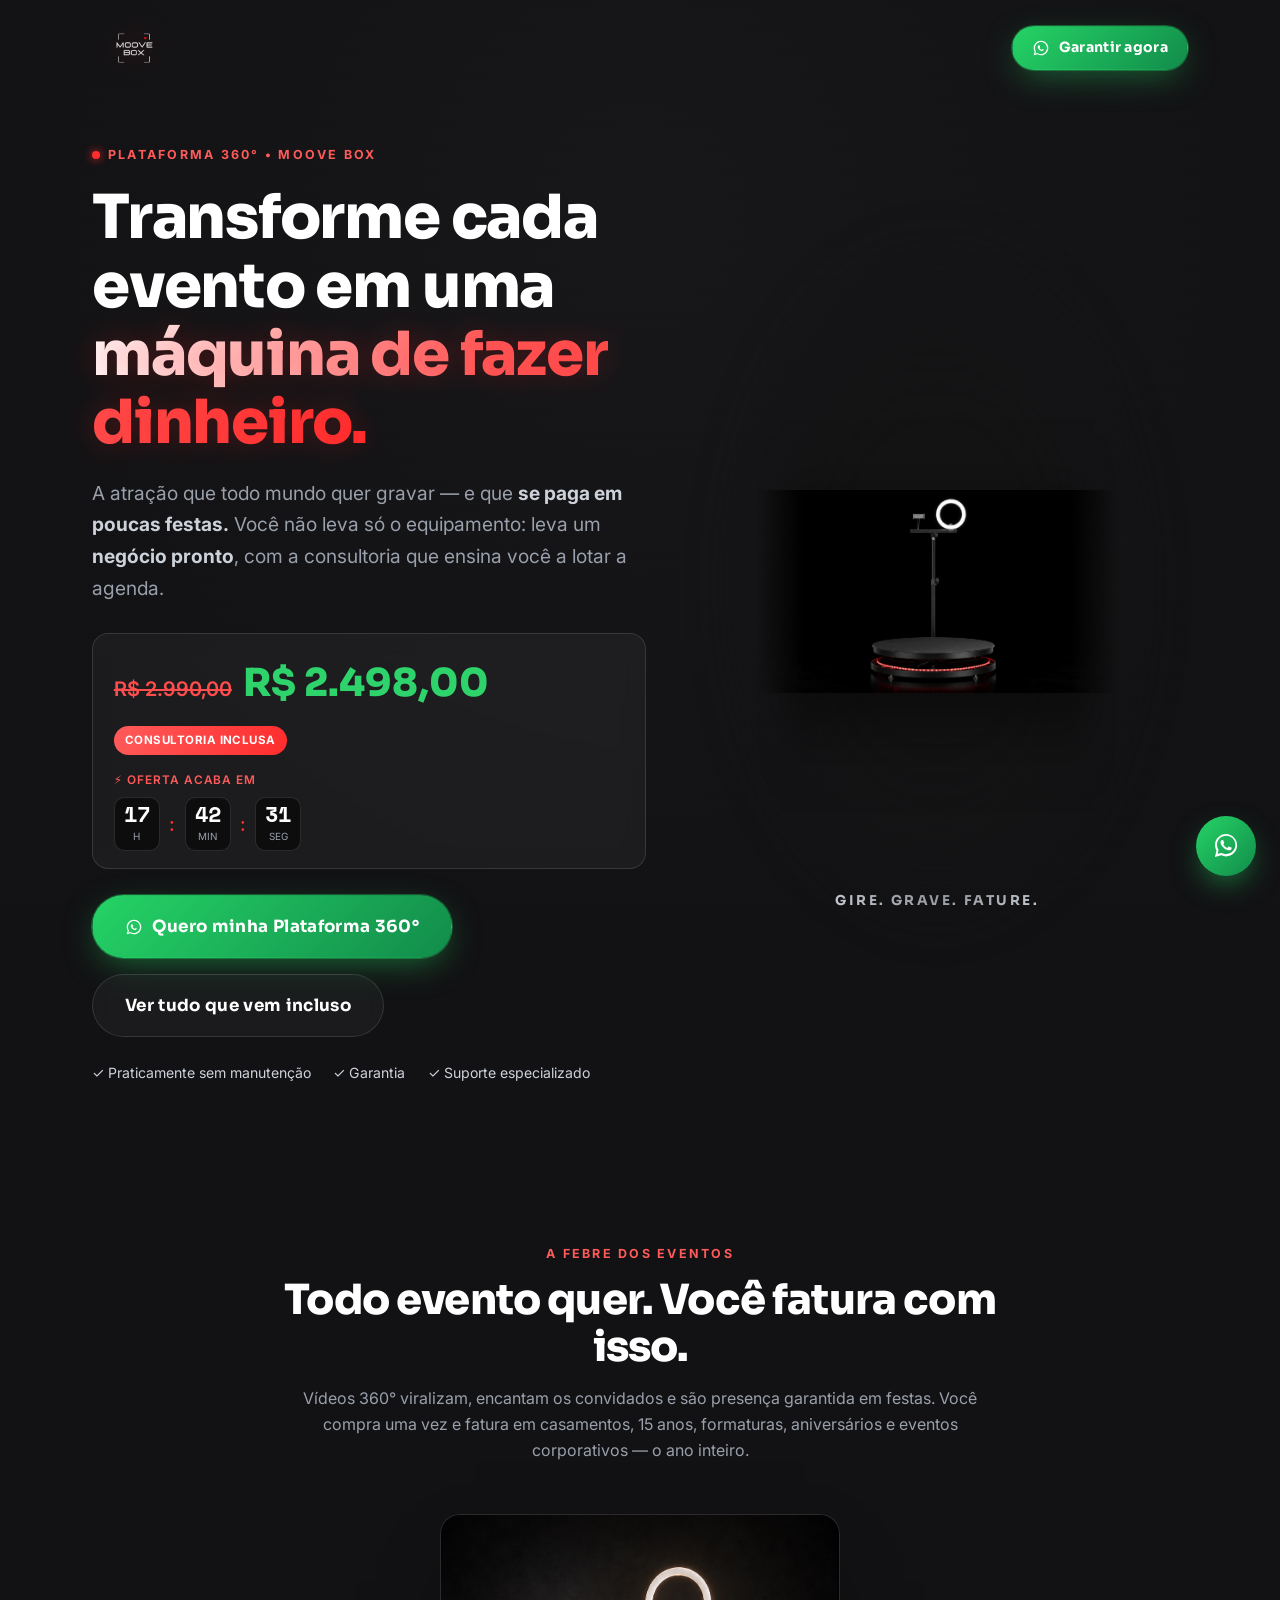
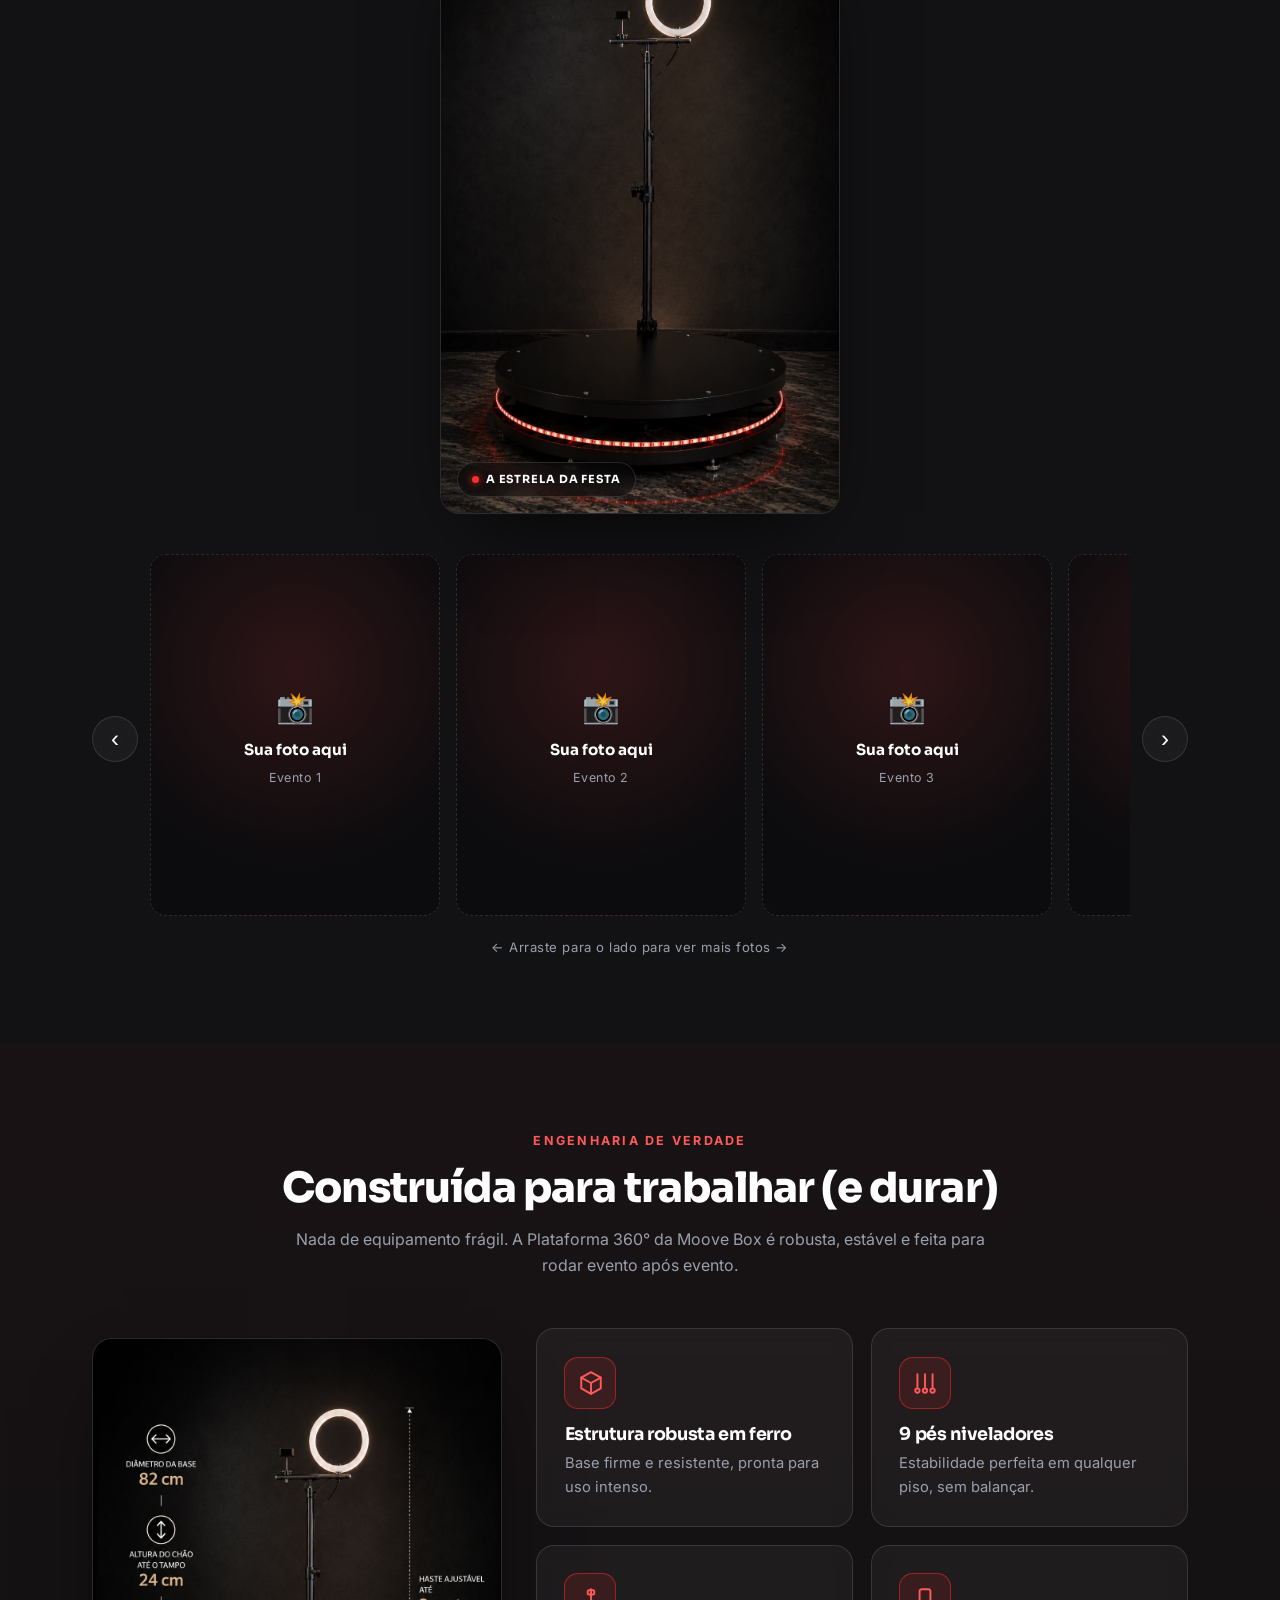
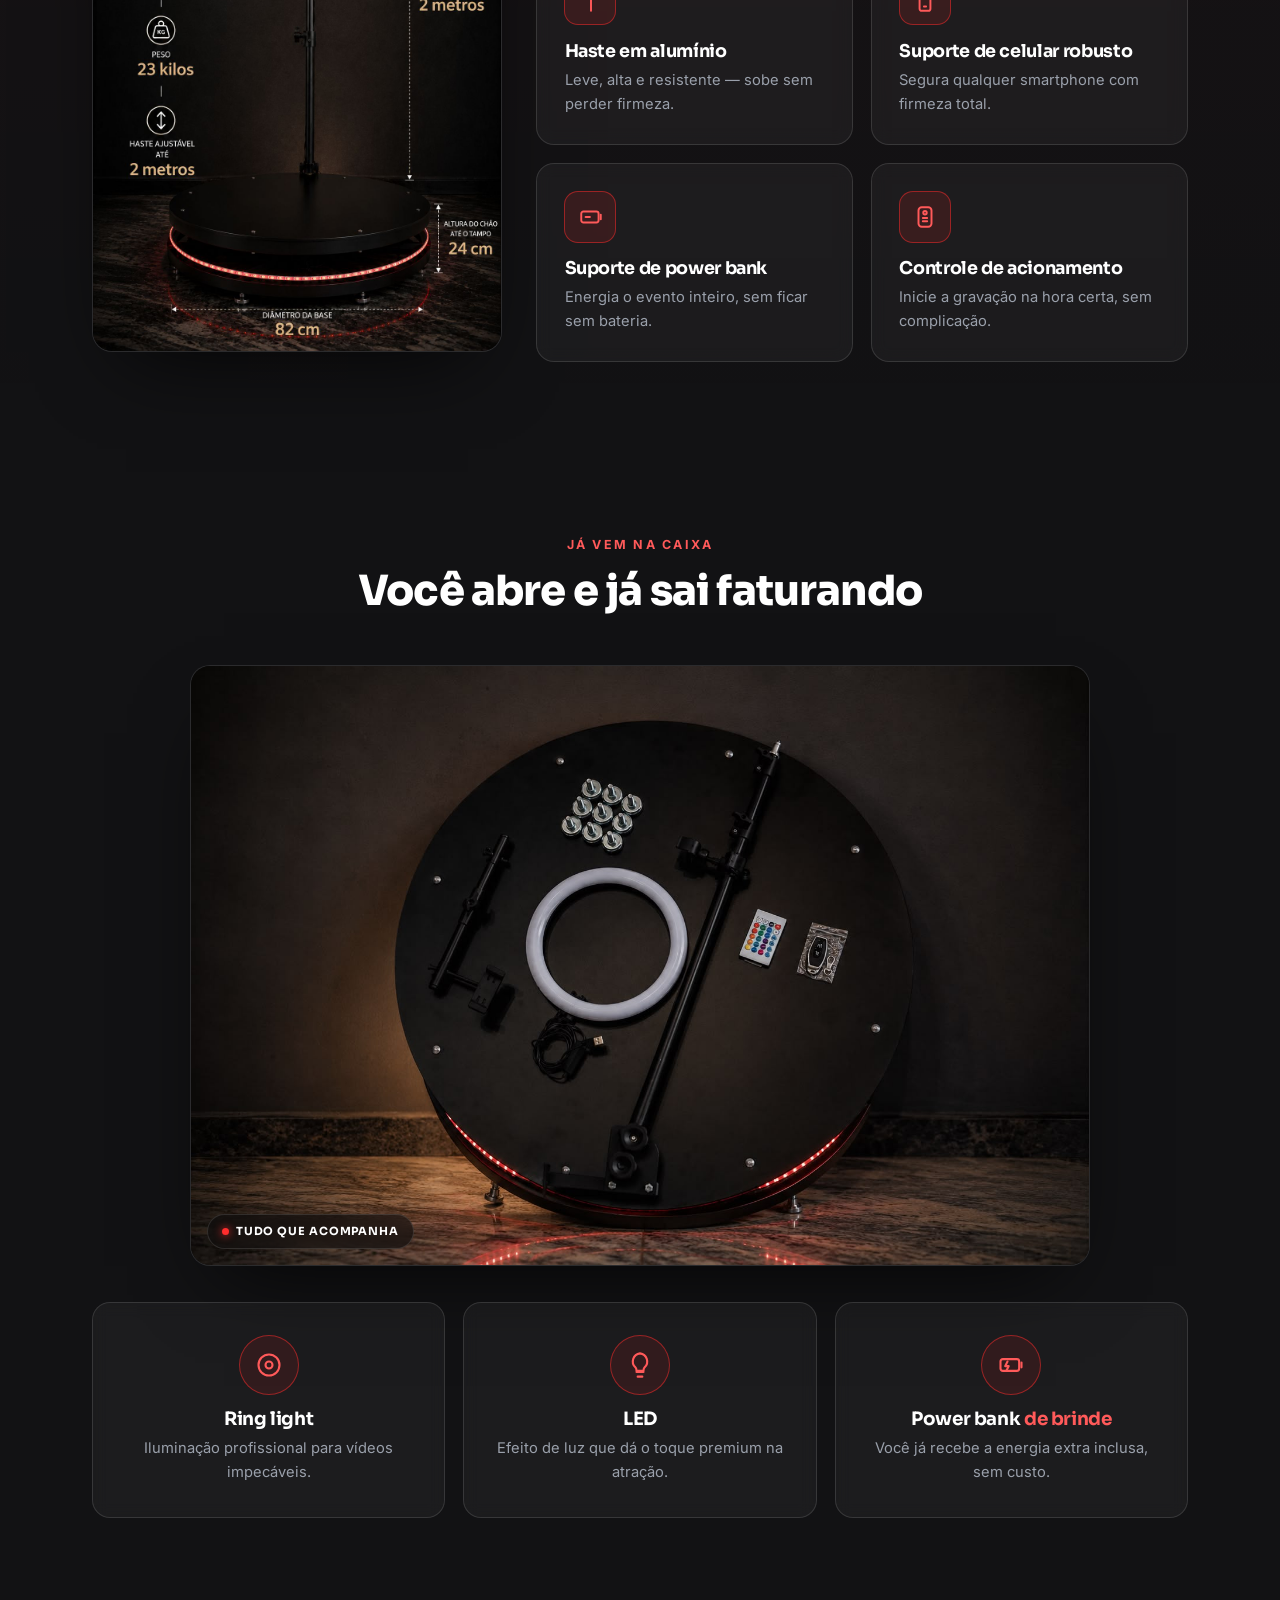
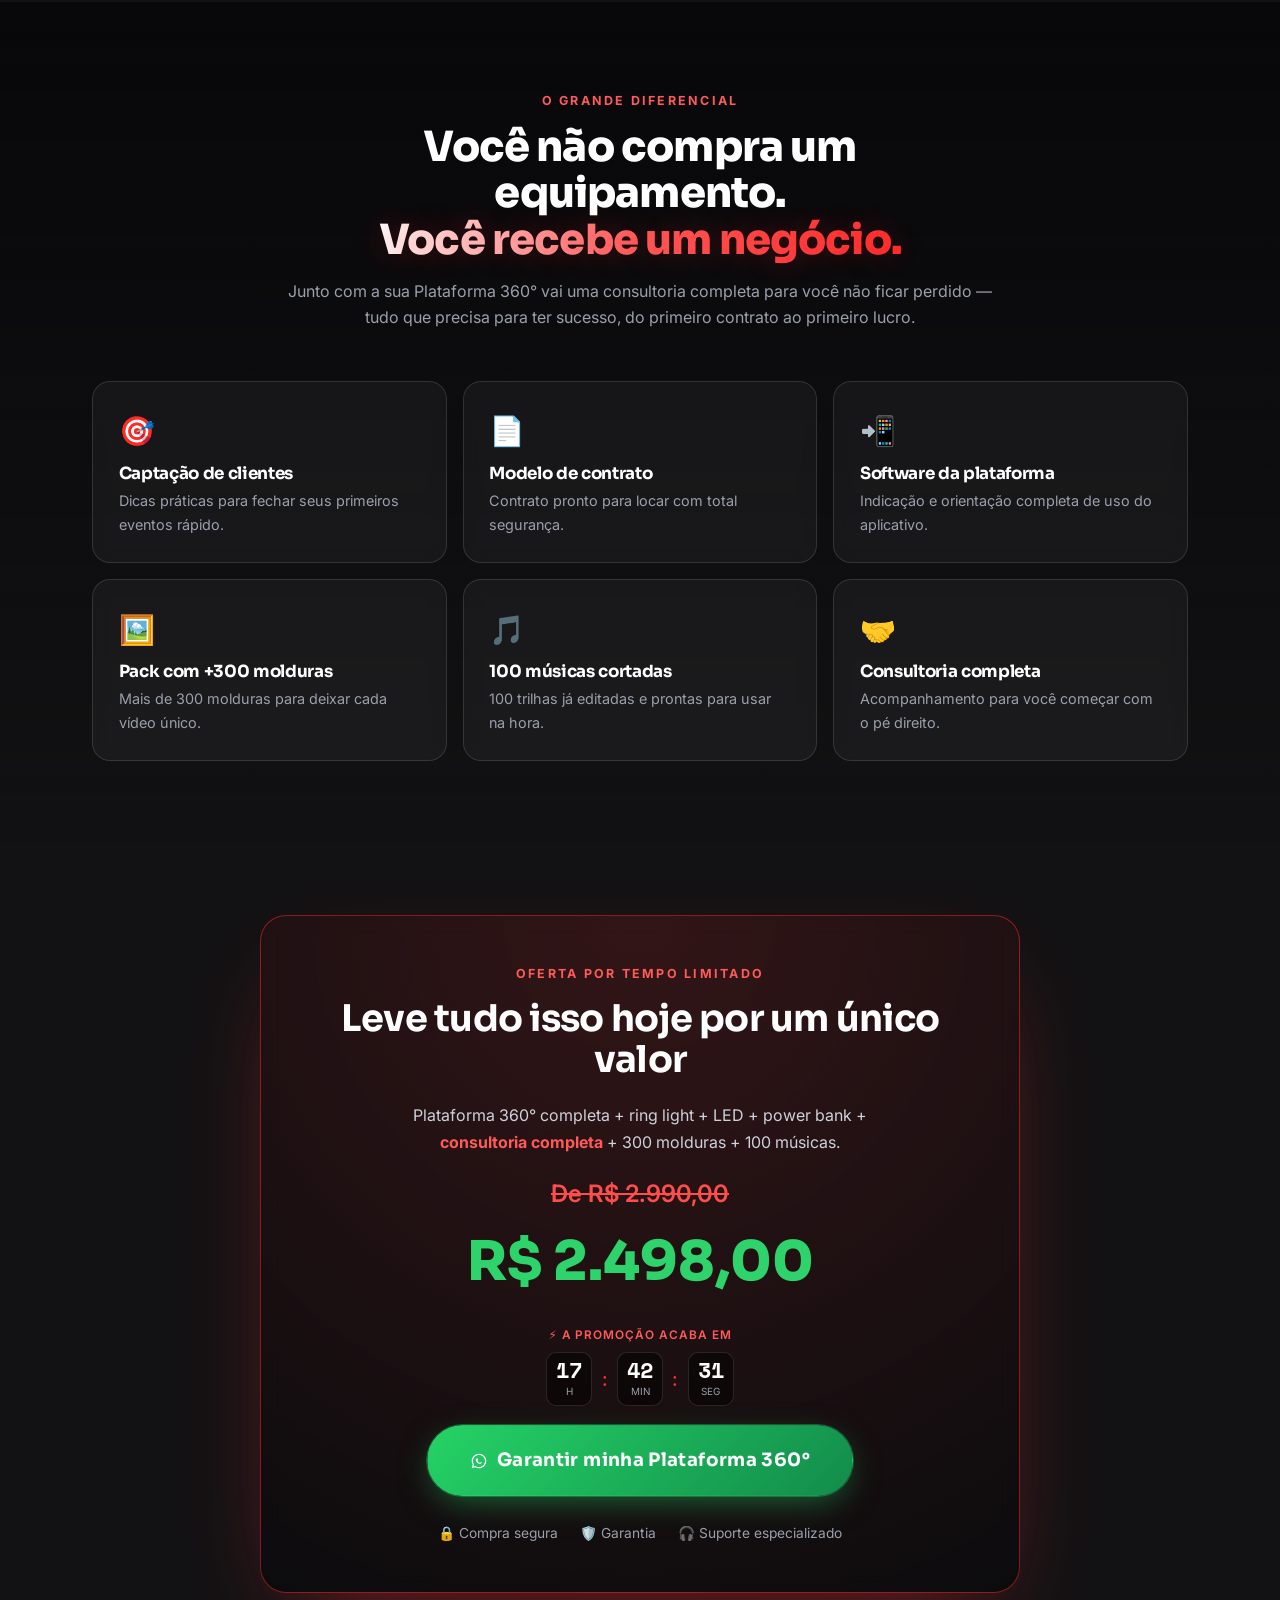
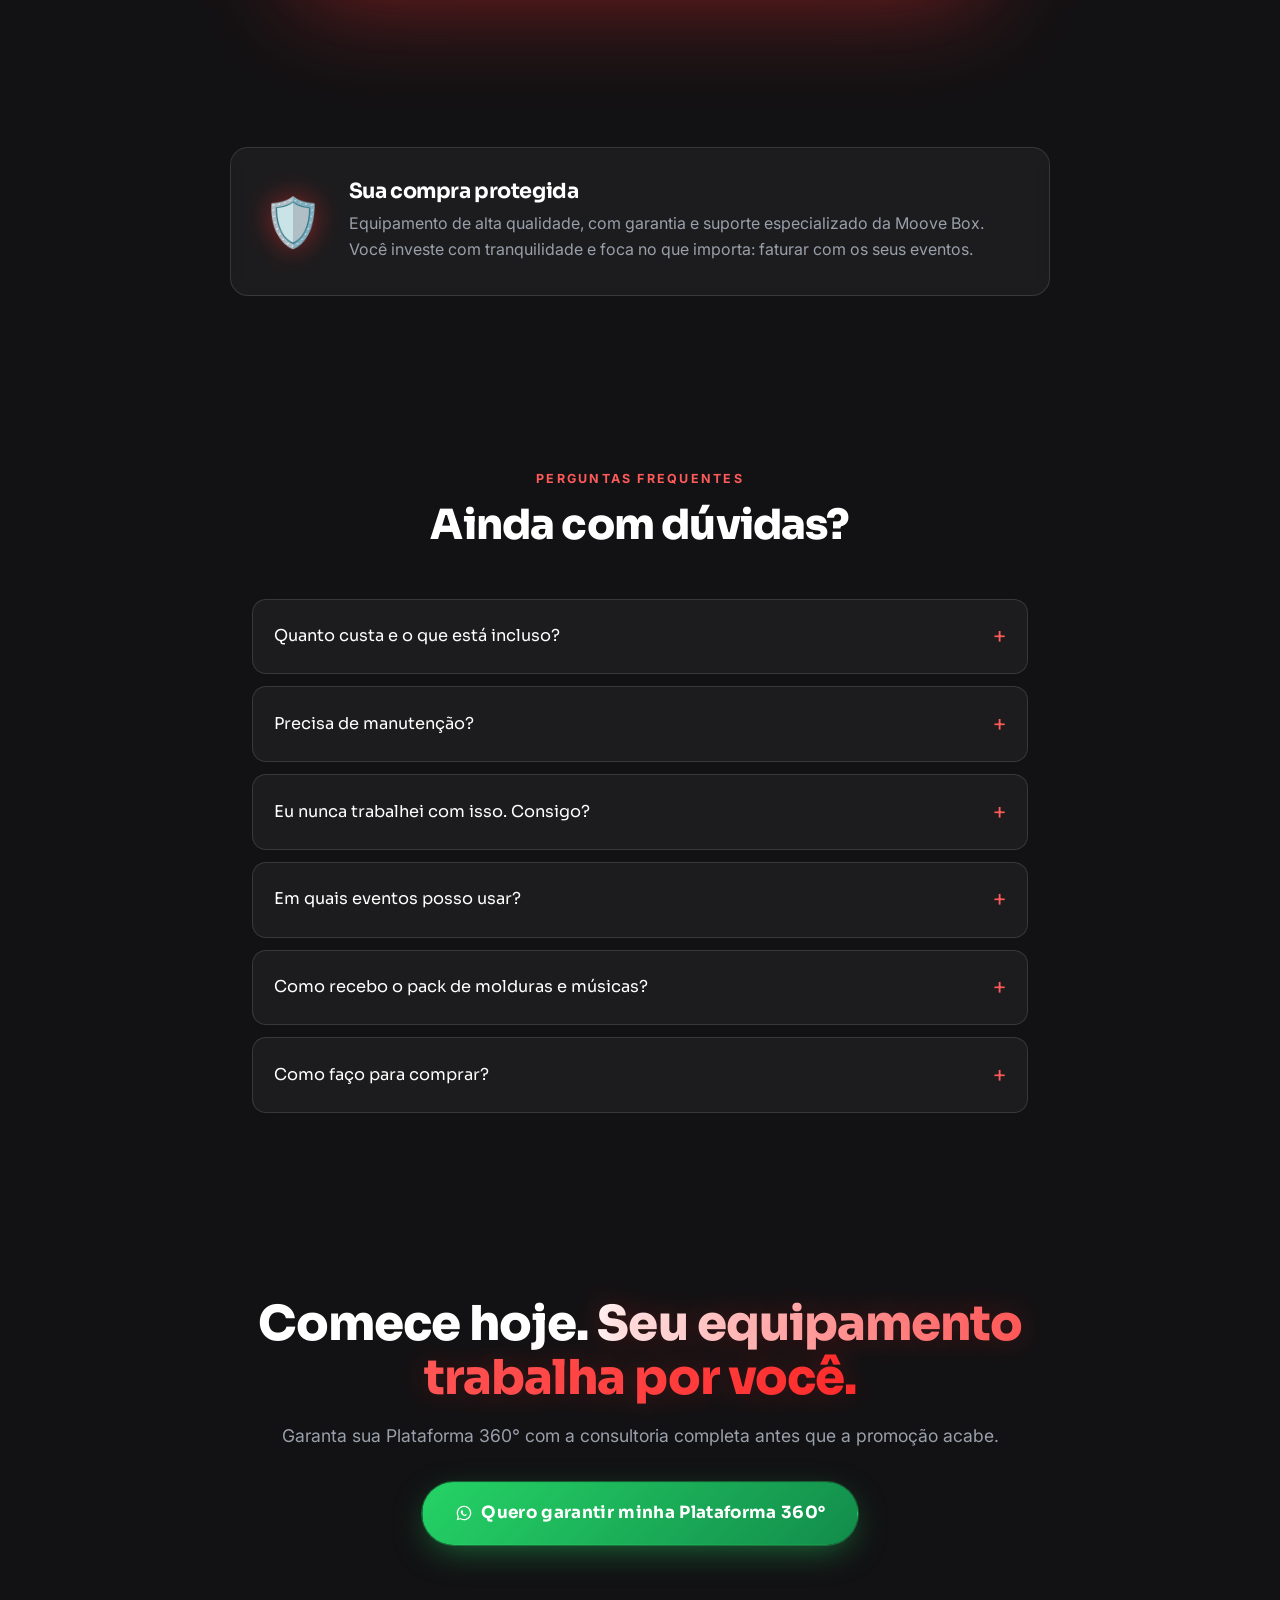
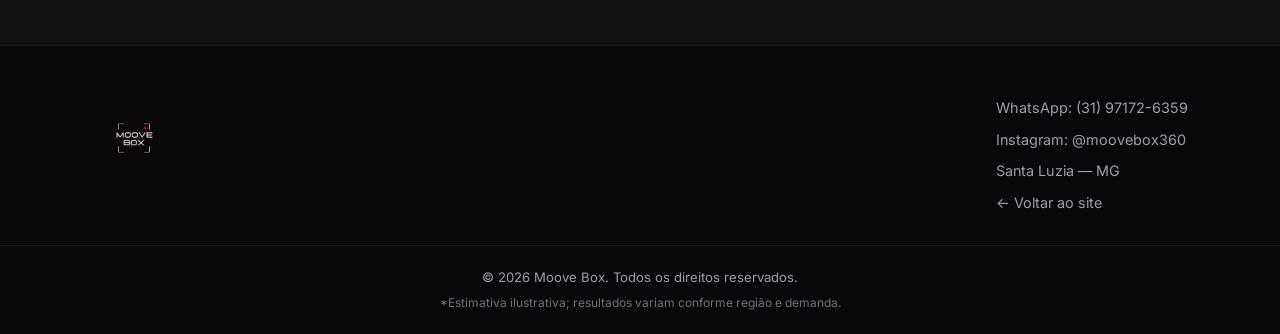
==== commit ead42713: "Iguala tamanho do botao final ao do hero e faz os dois CTAs pulsarem Co-Authored-By: Claude Opus 4.8" ====
--- a/plataforma-360.html
+++ b/plataforma-360.html
@@ -61,7 +61,7 @@
         </div>
 
         <div class="hero-actions">
-          <a href="https://wa.me/5531971726359?text=Ol%C3%A1!%20Quero%20garantir%20minha%20Plataforma%20360%C2%B0%20da%20Moove%20Box%20(promo%C3%A7%C3%A3o%20R%24%202.498)." target="_blank" rel="noopener" class="btn btn-green btn-lg">
+          <a href="https://wa.me/5531971726359?text=Ol%C3%A1!%20Quero%20garantir%20minha%20Plataforma%20360%C2%B0%20da%20Moove%20Box%20(promo%C3%A7%C3%A3o%20R%24%202.498)." target="_blank" rel="noopener" class="btn btn-green btn-lg btn-pulse">
             <span class="wa-ico" aria-hidden="true"></span> Quero minha Plataforma 360°
           </a>
           <a href="#incluso" class="btn btn-ghost btn-lg">Ver tudo que vem incluso</a>
@@ -268,7 +268,7 @@
     <div class="lp-container reveal">
       <h2>Comece hoje. <span class="neon-text">Seu equipamento trabalha por você.</span></h2>
       <p>Garanta sua Plataforma 360° com a consultoria completa antes que a promoção acabe.</p>
-      <a href="https://wa.me/5531971726359?text=Ol%C3%A1!%20Quero%20garantir%20minha%20Plataforma%20360%C2%B0%20da%20Moove%20Box%20(promo%C3%A7%C3%A3o%20R%24%202.498)." target="_blank" rel="noopener" class="btn btn-green btn-xl">
+      <a href="https://wa.me/5531971726359?text=Ol%C3%A1!%20Quero%20garantir%20minha%20Plataforma%20360%C2%B0%20da%20Moove%20Box%20(promo%C3%A7%C3%A3o%20R%24%202.498)." target="_blank" rel="noopener" class="btn btn-green btn-lg btn-pulse">
         <span class="wa-ico" aria-hidden="true"></span> Quero garantir minha Plataforma 360°
       </a>
     </div>
--- a/plataforma-360.css
+++ b/plataforma-360.css
@@ -72,6 +72,13 @@
   box-shadow: 0 10px 34px -8px rgba(37,211,102,0.5), 0 0 0 1px rgba(37,211,102,0.35);
 }
 .btn-green:hover { transform: translateY(-3px); box-shadow: 0 18px 50px -10px rgba(37,211,102,0.8); filter: brightness(1.06); }
+/* pulsação dos botões principais de CTA (para ao passar o mouse) */
+.btn-pulse { animation: ctaPulse 2s ease-in-out infinite; }
+.btn-pulse:hover { animation: none; }
+@keyframes ctaPulse {
+  0%, 100% { transform: scale(1); box-shadow: 0 10px 34px -8px rgba(37,211,102,0.5), 0 0 0 0 rgba(37,211,102,0.45); }
+  50% { transform: scale(1.035); box-shadow: 0 16px 46px -6px rgba(37,211,102,0.8), 0 0 0 14px rgba(37,211,102,0); }
+}
 .btn-ghost { background: rgba(255,255,255,0.04); color: #fff; border-color: var(--glass-bd); backdrop-filter: blur(8px); }
 .btn-ghost:hover { transform: translateY(-3px); border-color: var(--neon); box-shadow: 0 0 30px -6px var(--neon-soft); }
 
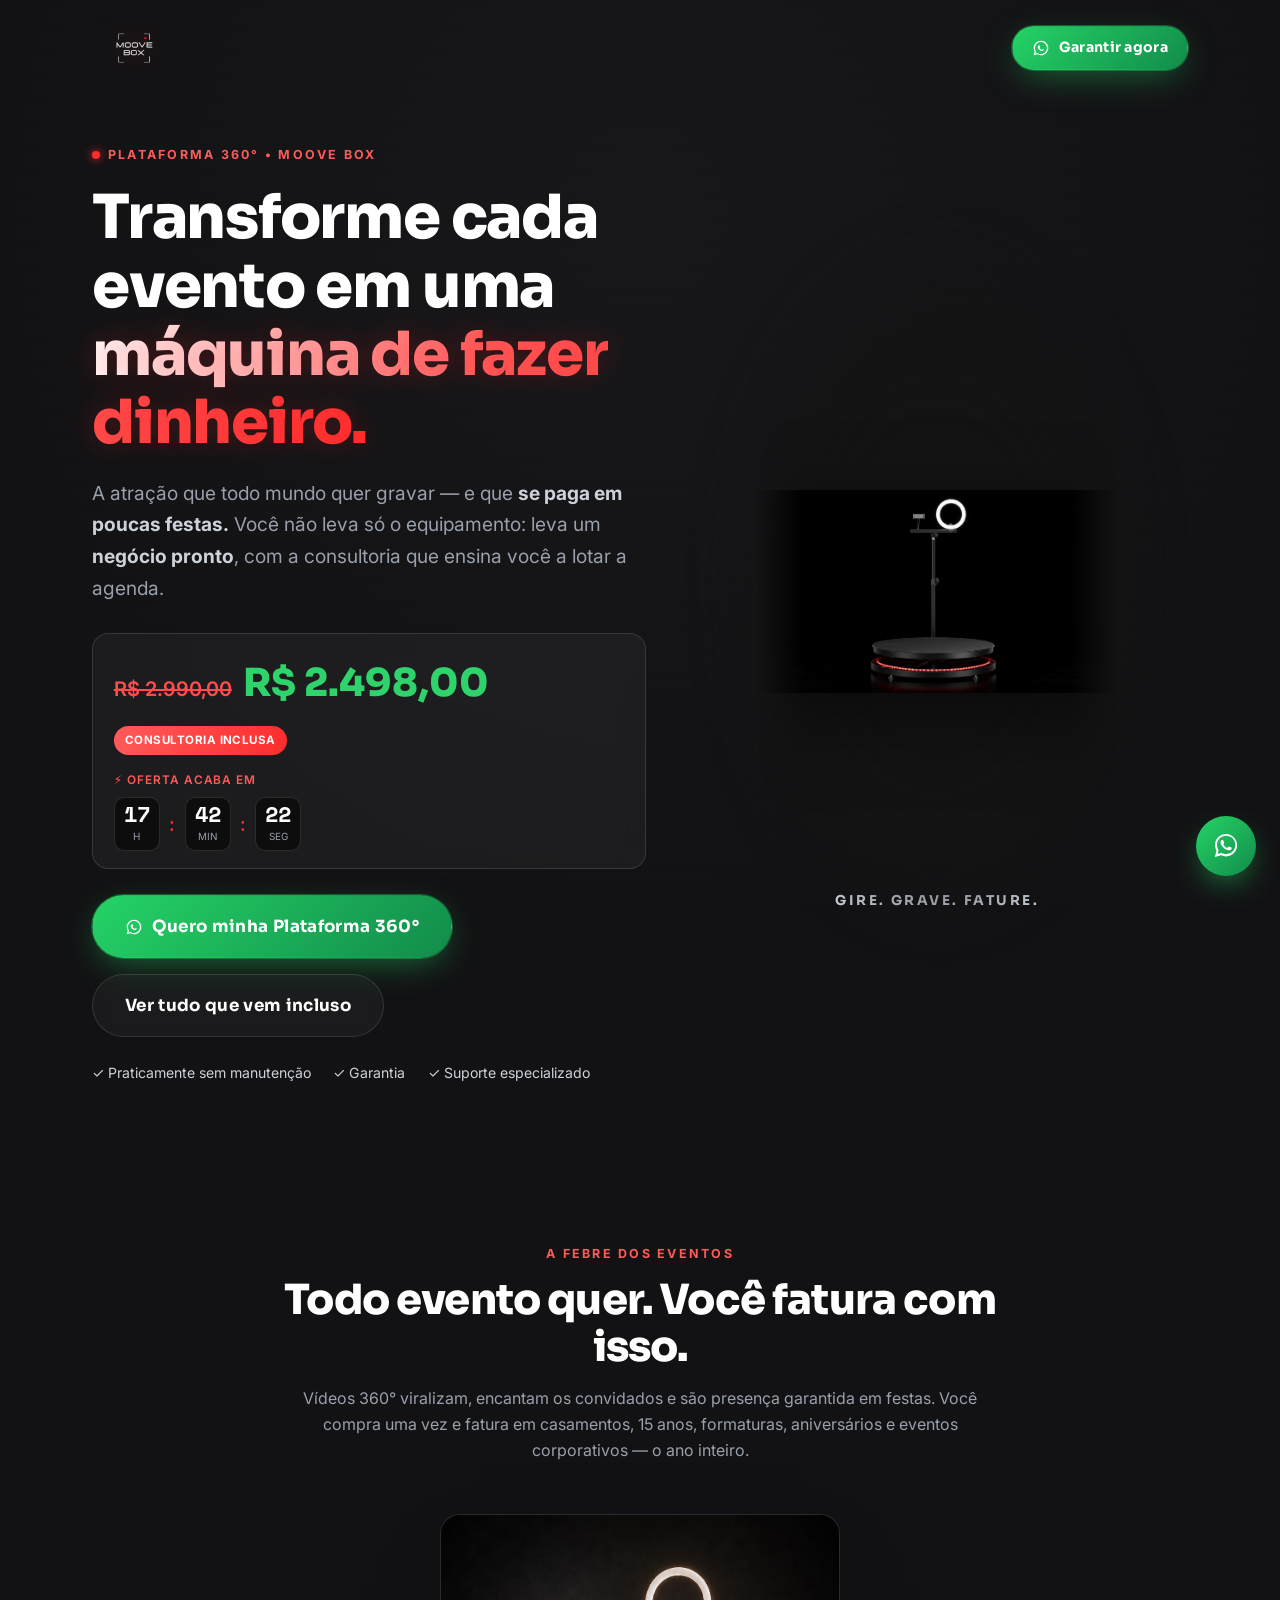
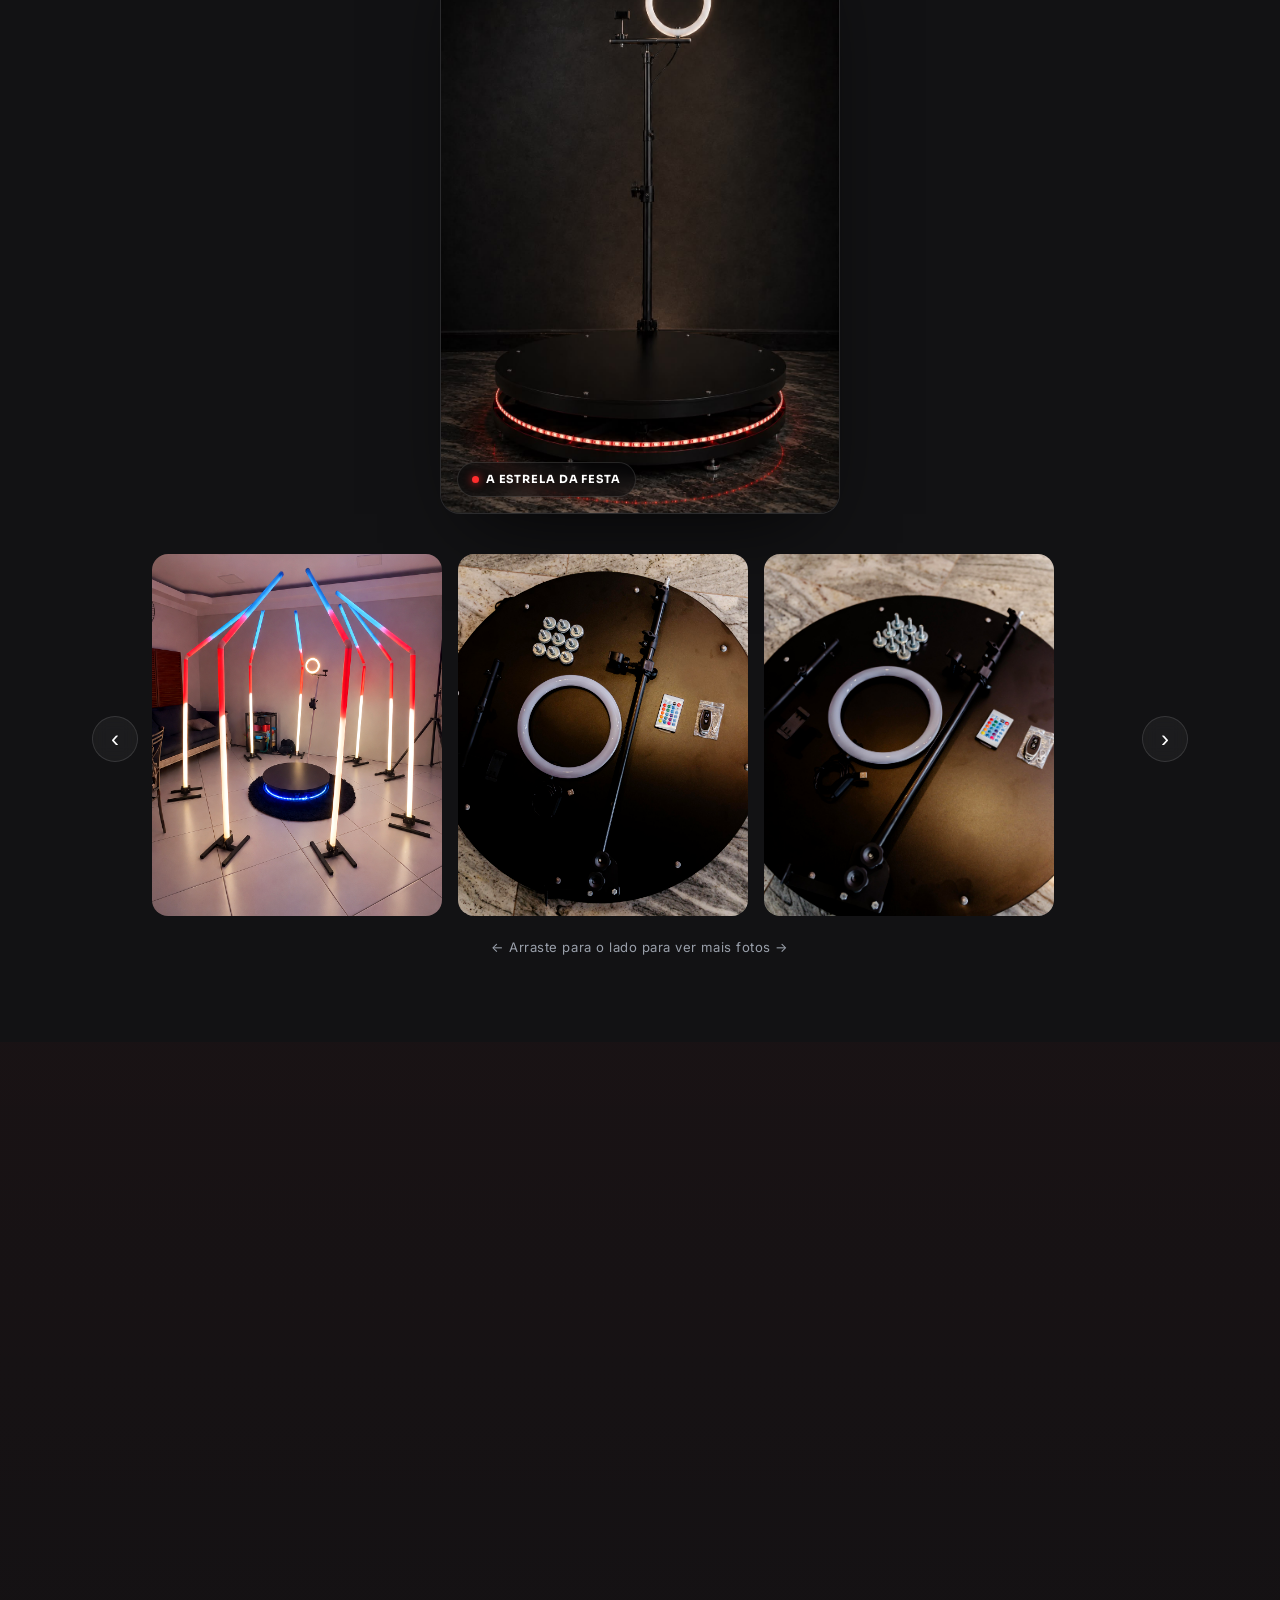
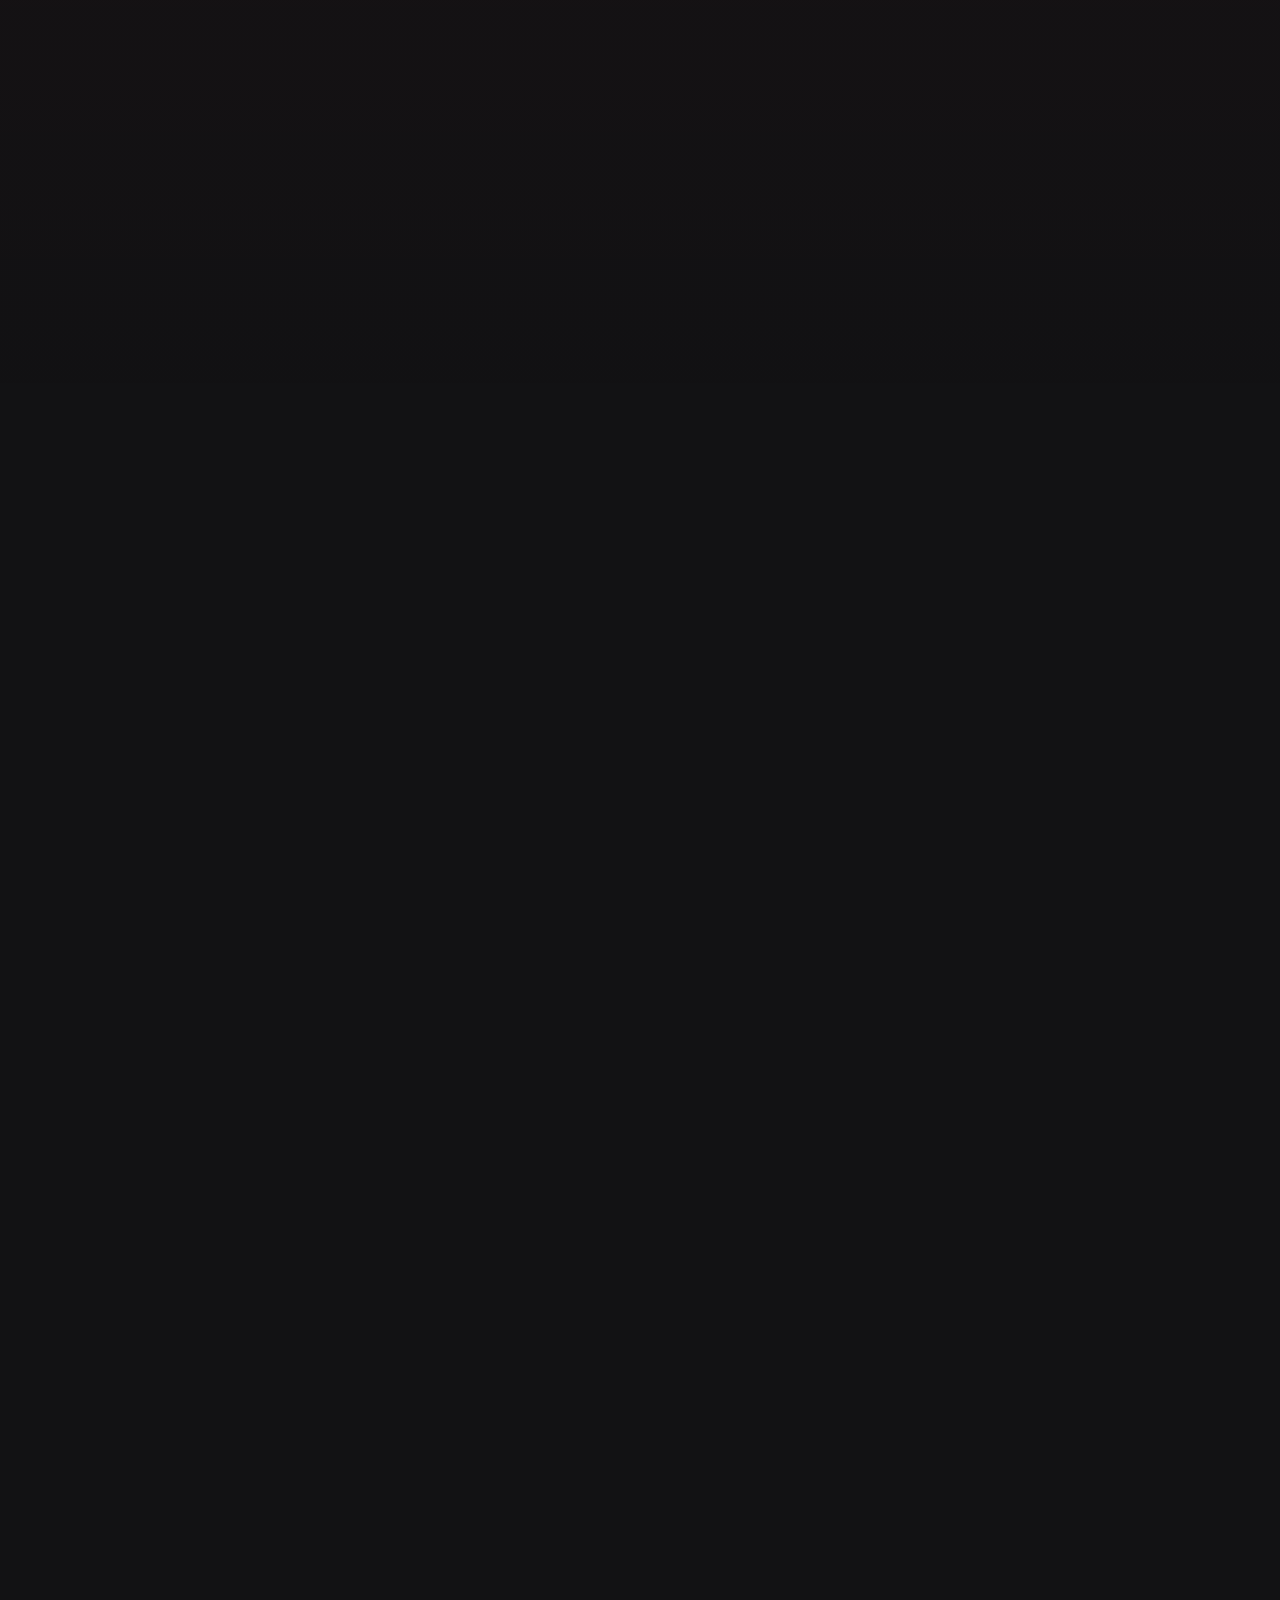
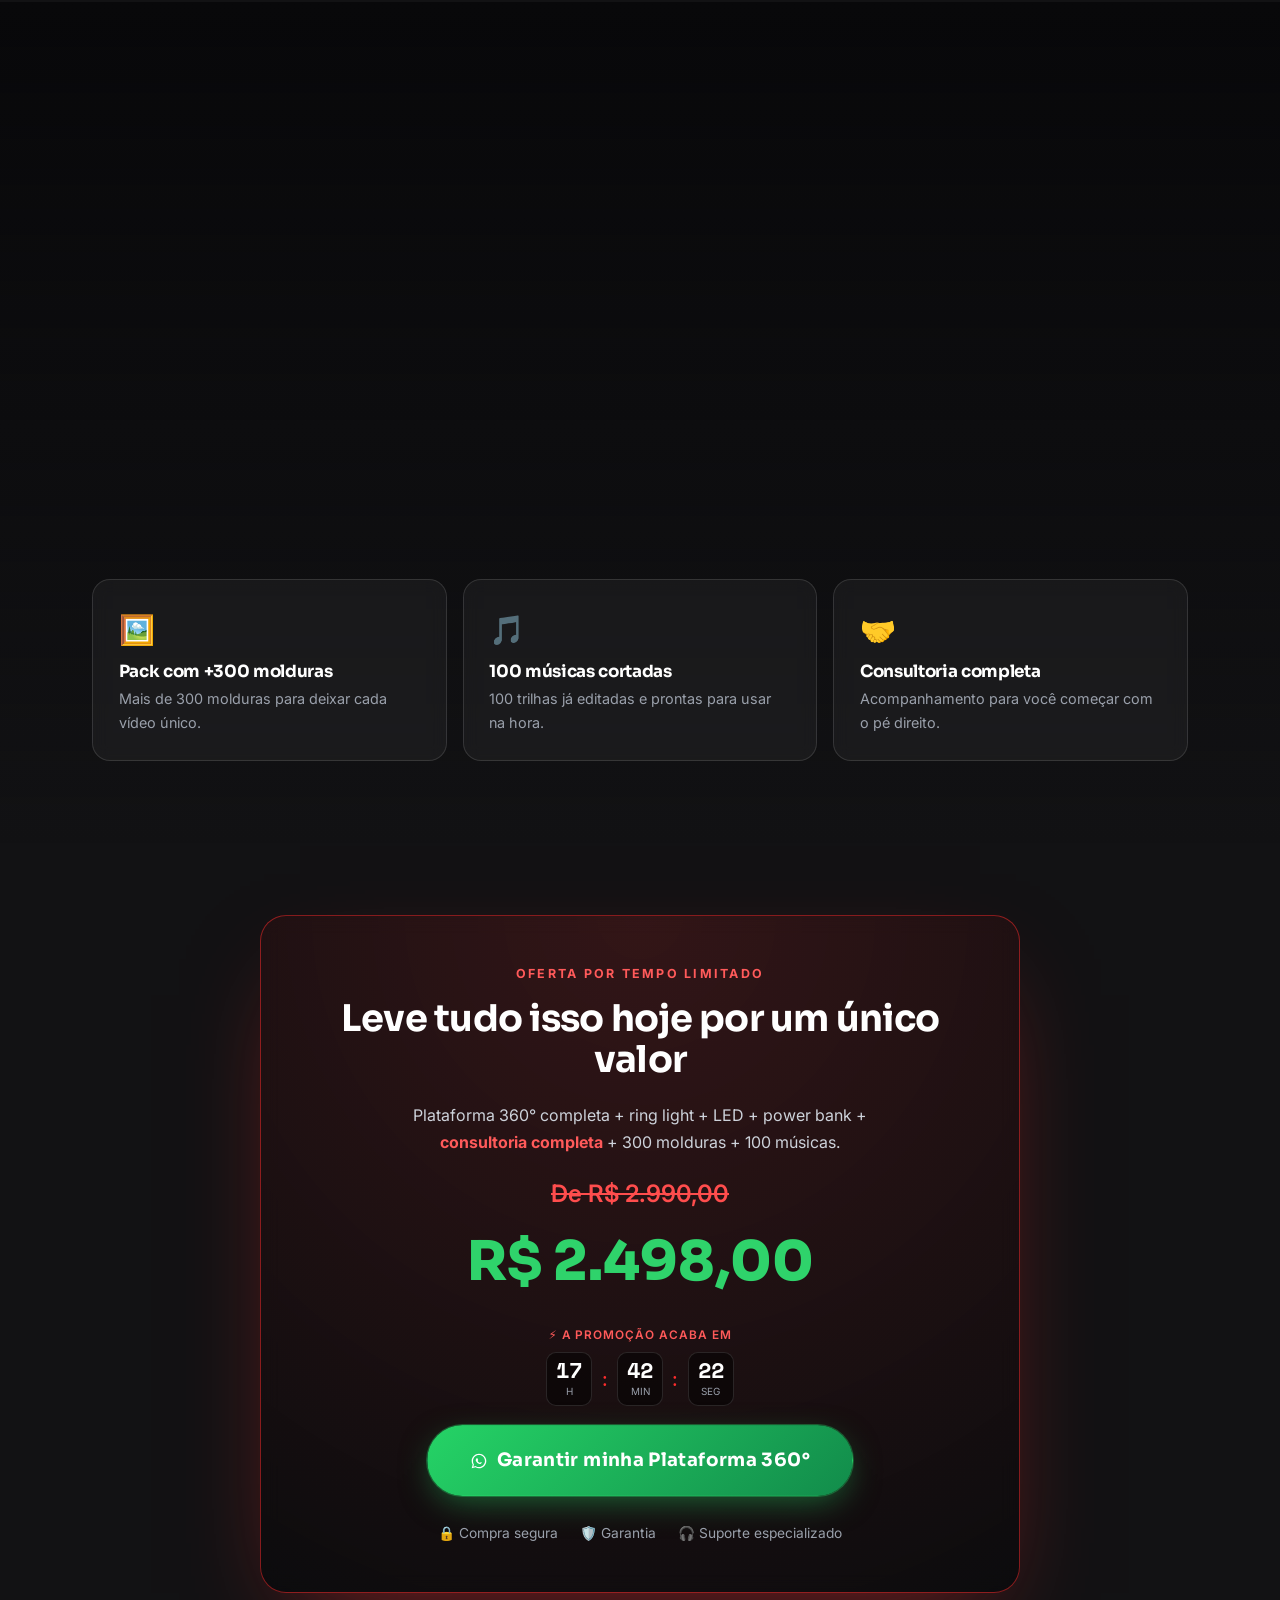
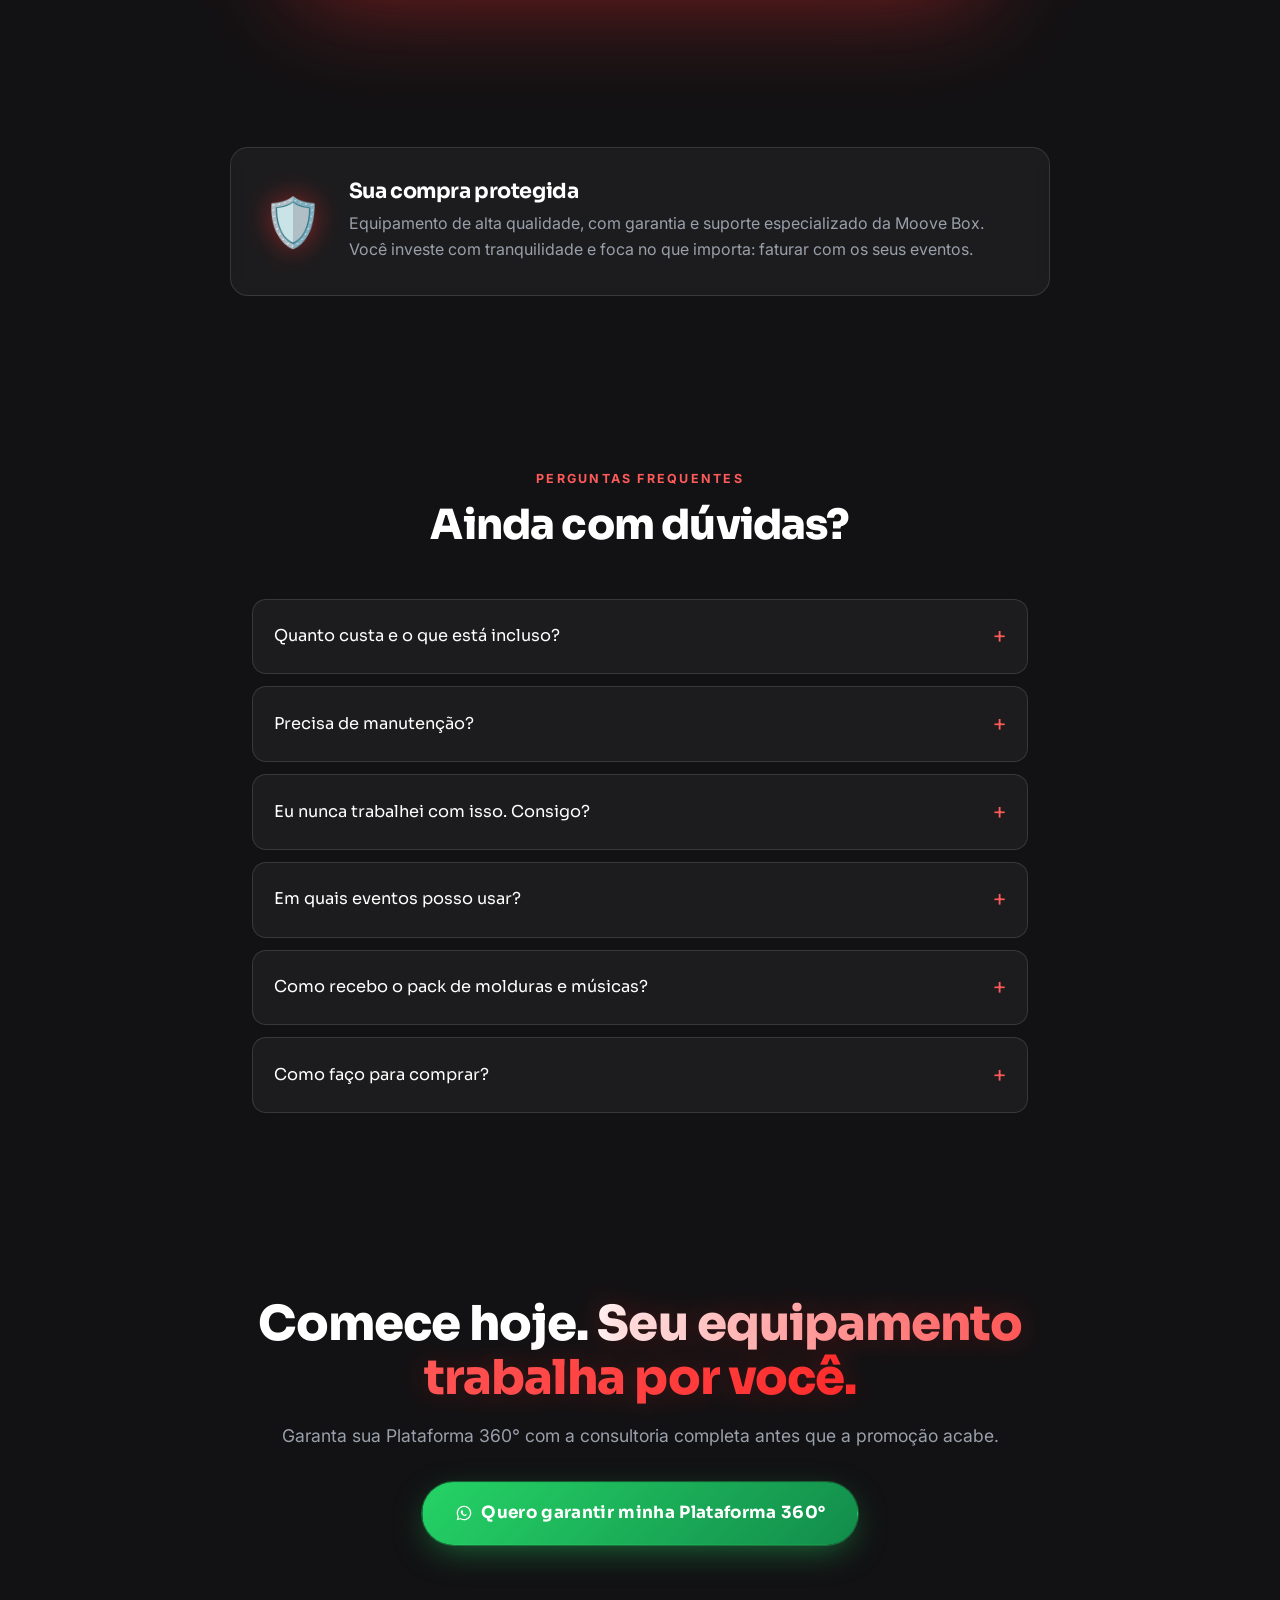
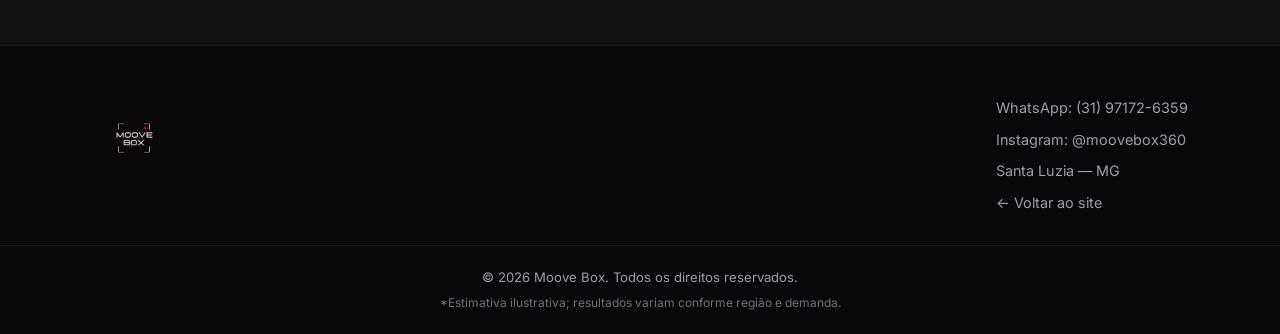
==== commit 5a326158: "Adiciona 3 fotos reais na galeria da pagina da Plataforma 360 Substitui os placeholders "Sua foto aq" ====
--- a/plataforma-360.html
+++ b/plataforma-360.html
@@ -103,13 +103,9 @@
       <div class="photo-rail-wrap reveal">
         <button class="rail-btn prev" id="railPrev" aria-label="Ver fotos anteriores">‹</button>
         <div class="photo-rail" id="photoRail">
-          <!-- INSERIR: troque cada .slot-inner por <img class="slot-photo" src="imagens/SUA-FOTO.jpg" alt="..."> quando tiver as fotos -->
-          <figure class="photo-slot reveal-x"><div class="slot-inner"><span>📸</span><b>Sua foto aqui</b><small>Evento 1</small></div></figure>
-          <figure class="photo-slot reveal-x"><div class="slot-inner"><span>📸</span><b>Sua foto aqui</b><small>Evento 2</small></div></figure>
-          <figure class="photo-slot reveal-x"><div class="slot-inner"><span>📸</span><b>Sua foto aqui</b><small>Evento 3</small></div></figure>
-          <figure class="photo-slot reveal-x"><div class="slot-inner"><span>📸</span><b>Sua foto aqui</b><small>Evento 4</small></div></figure>
-          <figure class="photo-slot reveal-x"><div class="slot-inner"><span>📸</span><b>Sua foto aqui</b><small>Evento 5</small></div></figure>
-          <figure class="photo-slot reveal-x"><div class="slot-inner"><span>📸</span><b>Sua foto aqui</b><small>Evento 6</small></div></figure>
+          <figure class="photo-slot reveal-x"><img class="slot-photo" src="imagens/plat0.png" alt="Plataforma 360° da Moove Box montada com totens de LED coloridos, ring light e base giratória iluminada" loading="lazy" /></figure>
+          <figure class="photo-slot reveal-x"><img class="slot-photo" src="imagens/plat1.jpeg" alt="Base da Plataforma 360° com os acessórios: ring light, haste, suporte de celular, controle, power bank, cabo USB e pés niveladores" loading="lazy" /></figure>
+          <figure class="photo-slot reveal-x"><img class="slot-photo" src="imagens/plat2.jpeg" alt="Acessórios da Plataforma 360° organizados sobre a base, com ring light, haste em alumínio, controle e pés niveladores" loading="lazy" /></figure>
         </div>
         <button class="rail-btn next" id="railNext" aria-label="Ver mais fotos">›</button>
       </div>
--- a/plataforma-360.css
+++ b/plataforma-360.css
@@ -320,6 +320,8 @@
   .specs-grid, .box-grid, .bonus-grid, .stats-row { grid-template-columns: 1fr; }
   .guarantee-card { flex-direction: column; text-align: center; }
   .hero { padding-top: 120px; }
+  /* botoes de CTA menores no celular para nao estourar a largura da tela */
+  .btn-lg, .btn-xl { padding: 0.8rem 1.1rem; font-size: 0.9rem; white-space: normal; max-width: 100%; }
 }
 @media (prefers-reduced-motion: reduce) {
   * { animation: none !important; transition: none !important; }
